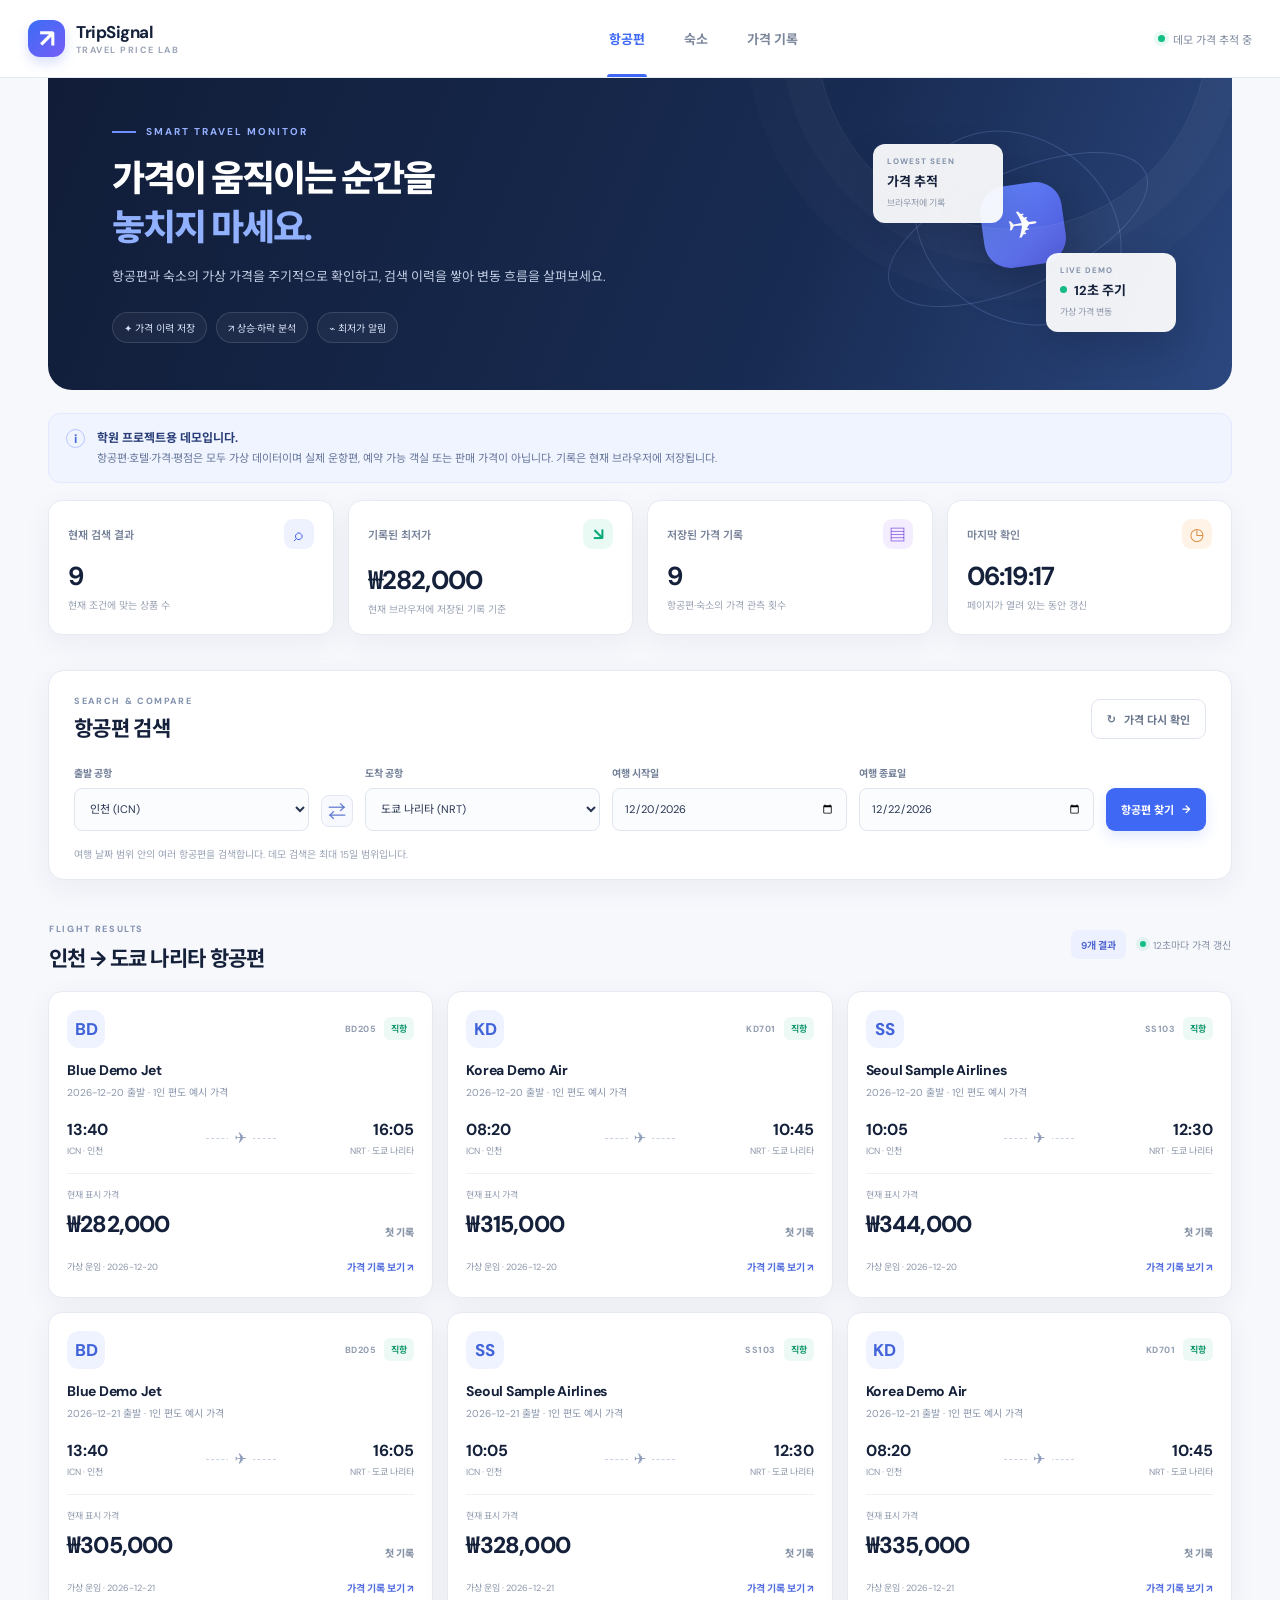
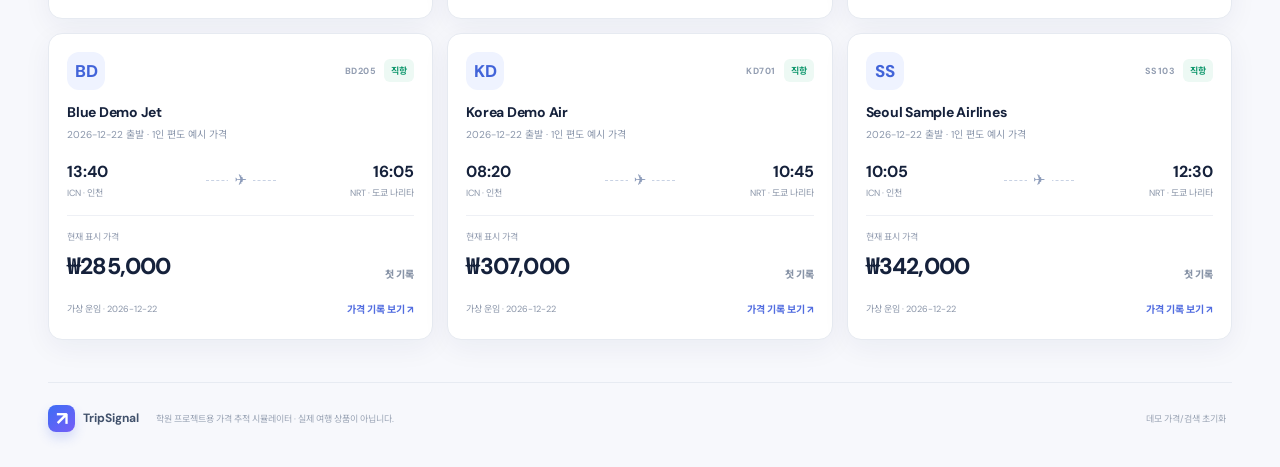
==== index.html @ f6d435ca "Add files via upload" ====
<!doctype html>
<html lang="ko">
<head>
  <meta charset="utf-8">
  <meta name="viewport" content="width=device-width, initial-scale=1">
  <meta name="theme-color" content="#101c35">
  <meta name="description" content="가상 항공권과 숙소 가격 변동을 추적하는 학원 프로젝트 데모">
  <title>TripSignal — 여행 가격 추적 실험실</title>
  <link rel="stylesheet" href="style.css">
</head>
<body>
  <header class="site-header">
    <a class="brand" href="#top" aria-label="TripSignal 홈">
      <span class="brand-icon" aria-hidden="true">↗</span>
      <span><strong>TripSignal</strong><small>TRAVEL PRICE LAB</small></span>
    </a>
    <nav class="main-nav" aria-label="주 메뉴">
      <button class="nav-link active" data-view="flights">항공편</button>
      <button class="nav-link" data-view="hotels">숙소</button>
      <button class="nav-link" data-view="history">가격 기록</button>
    </nav>
    <div class="header-status"><span class="live-dot"></span> 데모 가격 추적 중</div>
  </header>

  <main id="top" class="page-shell">
    <section class="hero">
      <div class="hero-copy">
        <div class="eyebrow"><span class="eyebrow-line"></span> SMART TRAVEL MONITOR</div>
        <h1>가격이 움직이는 순간을<br><em>놓치지 마세요.</em></h1>
        <p>항공편과 숙소의 가상 가격을 주기적으로 확인하고, 검색 이력을 쌓아 변동 흐름을 살펴보세요.</p>
        <div class="hero-pills"><span>✦ 가격 이력 저장</span><span>↗ 상승·하락 분석</span><span>⌁ 최저가 알림</span></div>
      </div>
      <div class="hero-art" aria-hidden="true">
        <div class="orbit orbit-one"></div><div class="orbit orbit-two"></div>
        <div class="globe">✈</div><div class="floating-card float-a"><span>LOWEST SEEN</span><strong>가격 추적</strong><small>브라우저에 기록</small></div>
        <div class="floating-card float-b"><span>LIVE DEMO</span><strong><i></i> 12초 주기</strong><small>가상 가격 변동</small></div>
      </div>
    </section>

    <div class="demo-notice"><span class="notice-icon">i</span><div><strong>학원 프로젝트용 데모입니다.</strong><span>항공편·호텔·가격·평점은 모두 가상 데이터이며 실제 운항편, 예약 가능 객실 또는 판매 가격이 아닙니다. 기록은 현재 브라우저에 저장됩니다.</span></div></div>

    <section class="stat-grid" aria-label="가격 추적 요약">
      <article class="stat-card"><div class="stat-top"><span>현재 검색 결과</span><span class="stat-icon blue">⌕</span></div><strong id="stat-results">—</strong><small>현재 조건에 맞는 상품 수</small></article>
      <article class="stat-card"><div class="stat-top"><span>기록된 최저가</span><span class="stat-icon green">↘</span></div><strong id="stat-lowest">—</strong><small>현재 브라우저에 저장된 기록 기준</small></article>
      <article class="stat-card"><div class="stat-top"><span>저장된 가격 기록</span><span class="stat-icon purple">▤</span></div><strong id="stat-records">0</strong><small>항공편·숙소의 가격 관측 횟수</small></article>
      <article class="stat-card"><div class="stat-top"><span>마지막 확인</span><span class="stat-icon orange">◷</span></div><strong id="stat-updated">아직 없음</strong><small>페이지가 열려 있는 동안 갱신</small></article>
    </section>

    <section id="search-panel" class="search-panel">
      <div class="section-heading">
        <div><div class="eyebrow small-eyebrow">SEARCH & COMPARE</div><h2 id="search-title">항공편 검색</h2></div>
        <button id="refresh-now" class="button button-outline"><span aria-hidden="true">↻</span> 가격 다시 확인</button>
      </div>
      <div id="flight-controls" class="filters">
        <label class="filter-field"><span>출발 공항</span><select id="origin"><option value="ICN">인천 (ICN)</option><option value="GMP">김포 (GMP)</option><option value="PUS">부산/김해 (PUS)</option><option value="NRT">도쿄 나리타 (NRT)</option><option value="KIX">오사카 간사이 (KIX)</option><option value="FUK">후쿠오카 (FUK)</option><option value="TPE">타이베이 (TPE)</option><option value="BKK">방콕 (BKK)</option></select></label>
        <button id="swap-route" class="swap-button" title="출발지와 도착지 바꾸기" aria-label="출발지와 도착지 바꾸기">⇄</button>
        <label class="filter-field"><span>도착 공항</span><select id="destination"><option value="NRT">도쿄 나리타 (NRT)</option><option value="KIX">오사카 간사이 (KIX)</option><option value="FUK">후쿠오카 (FUK)</option><option value="TPE">타이베이 (TPE)</option><option value="BKK">방콕 (BKK)</option><option value="ICN">인천 (ICN)</option><option value="GMP">김포 (GMP)</option><option value="PUS">부산/김해 (PUS)</option></select></label>
        <label class="filter-field"><span>여행 시작일</span><input id="flight-start" type="date"></label>
        <label class="filter-field"><span>여행 종료일</span><input id="flight-end" type="date"></label>
        <button id="search-flights" class="button button-primary">항공편 찾기 <span>→</span></button>
      </div>
      <div id="hotel-controls" class="filters hidden">
        <label class="filter-field"><span>도시</span><select id="hotel-city"><option>도쿄</option><option>오사카</option><option>후쿠오카</option><option>타이베이</option></select></label>
        <label class="filter-field"><span>체크인</span><input id="checkin" type="date"></label>
        <label class="filter-field"><span>체크아웃</span><input id="checkout" type="date"></label>
        <label class="filter-field"><span>정렬</span><select id="hotel-sort"><option value="price">총액 낮은순</option><option value="rating">평점 높은순</option></select></label>
        <button id="search-hotels" class="button button-primary">숙소 찾기 <span>→</span></button>
      </div>
      <p class="filter-hint" id="filter-hint">여행 날짜 범위 안의 여러 항공편을 검색합니다. 데모 검색은 최대 15일 범위입니다.</p>
    </section>

    <section id="results-section" class="results-section">
      <div class="results-heading"><div><span class="results-kicker" id="results-kicker">FLIGHT RESULTS</span><h2 id="results-title">추천 항공편</h2></div><div class="results-meta"><span class="result-count" id="result-count">0개 결과</span><span class="auto-refresh"><i></i> 12초마다 가격 갱신</span></div></div>
      <div id="results" class="results-grid"></div>
      <div id="empty-state" class="empty-state hidden"><span>⌕</span><strong>검색 결과가 없습니다.</strong><p>날짜나 검색 조건을 바꿔 다시 검색해 보세요.</p></div>
    </section>

    <section id="history-section" class="history-section hidden">
      <div class="section-heading"><div><div class="eyebrow small-eyebrow">PRICE INTELLIGENCE</div><h2>가격 변동 기록</h2><p class="section-subtitle">상품을 선택하면 조회할 때마다 저장한 가격 변화를 확인할 수 있어요.</p></div><button id="clear-history" class="button button-outline button-danger">기록 지우기</button></div>
      <div class="history-layout">
        <article class="chart-card"><div class="chart-header"><div><span class="results-kicker">PRICE HISTORY</span><h3 id="chart-title">상품을 선택하세요</h3></div><select id="history-item-select" aria-label="가격 그래프 상품 선택"><option value="">상품 선택</option></select></div><div id="chart-summary" class="chart-summary"><span>기록이 쌓이면 그래프가 표시됩니다.</span></div><div class="chart-wrap"><svg id="price-chart" viewBox="0 0 760 260" role="img" aria-label="가격 변동 그래프"><text x="380" y="130" text-anchor="middle" class="chart-empty-label">가격 기록을 기다리는 중</text></svg></div><div class="chart-legend"><span><i></i> 저장된 가격</span><span id="chart-record-count">0회 관측</span></div></article>
        <aside class="alert-card"><div class="alert-icon">⌁</div><h3>목표 가격 알림</h3><p>선택한 상품 가격이 목표 금액 이하로 내려오면 화면에 알려줍니다.</p><label for="target-price">목표 가격 (원)</label><div class="target-input"><input id="target-price" type="number" min="0" step="1000" placeholder="예: 250000"><span>₩</span></div><button id="save-target" class="button button-primary full-width">알림 가격 저장</button><div id="alert-message" class="alert-message">상품을 선택한 뒤 목표 가격을 저장하세요.</div></aside>
      </div>
      <article class="history-table-card"><div class="table-heading"><div><h3>최근 가격 관측</h3><p>최근 저장한 가격 기록을 확인하세요.</p></div><span class="table-badge">LOCAL HISTORY</span></div><div class="table-scroll"><table><thead><tr><th>확인 시각</th><th>상품</th><th>종류</th><th>가격</th><th>이전 대비</th></tr></thead><tbody id="history-table-body"><tr><td colspan="5" class="table-empty">아직 저장된 기록이 없습니다. 검색 화면을 열어 두면 가격이 기록됩니다.</td></tr></tbody></table></div></article>
    </section>

    <footer class="site-footer"><div class="footer-brand"><span class="brand-icon">↗</span><strong>TripSignal</strong></div><p>학원 프로젝트용 가격 추적 시뮬레이터 · 실제 여행 상품이 아닙니다.</p><button id="reset-demo" class="text-button">데모 가격/검색 초기화</button></footer>
  </main>
  <div id="toast" class="toast" role="status" aria-live="polite"></div>
  <script src="app.js"></script>
</body>
</html>
---- style.css ----
@import url('https://fonts.googleapis.com/css2?family=DM+Sans:wght@400;500;600;700&family=Noto+Sans+KR:wght@400;500;600;700;800&display=swap');
:root{--ink:#15213b;--muted:#748098;--line:#e6eaf1;--blue:#3f69f5;--blue-dark:#294bd0;--wash:#f4f6fb;--green:#12a879;--shadow:0 8px 28px rgba(25,43,82,.055);font-family:'DM Sans','Noto Sans KR',system-ui,sans-serif;color:var(--ink);background:#f7f8fc;font-synthesis:none;text-rendering:optimizeLegibility}*{box-sizing:border-box}body{margin:0;min-width:320px;background:#f7f8fc}button,input,select{font:inherit}button{cursor:pointer}button:focus-visible,input:focus-visible,select:focus-visible{outline:3px solid #9cb1ff;outline-offset:2px}.site-header{height:78px;background:#fff;border-bottom:1px solid var(--line);display:flex;align-items:center;justify-content:space-between;padding:0 max(28px,calc((100vw - 1240px)/2));gap:28px;position:sticky;top:0;z-index:5}.brand{display:flex;align-items:center;gap:11px;color:var(--ink);text-decoration:none;min-width:220px}.brand-icon{display:grid;place-items:center;width:37px;height:37px;border-radius:12px;background:linear-gradient(140deg,#3c6df5,#765df7);color:white;font-size:25px;font-weight:800;box-shadow:0 6px 12px #4568ea33}.brand strong{display:block;font-size:17px;letter-spacing:-.5px}.brand small{display:block;font-size:9px;color:#9ba4b5;font-weight:700;letter-spacing:1.45px;margin-top:1px}.main-nav{display:flex;align-items:center;gap:7px;height:100%}.nav-link{position:relative;border:0;background:none;color:#7c879c;padding:28px 16px;font-size:13px;font-weight:700;height:100%}.nav-link.active{color:var(--blue)}.nav-link.active:after{content:'';position:absolute;height:3px;bottom:0;left:14px;right:14px;border-radius:3px 3px 0 0;background:var(--blue)}.header-status{font-size:11px;color:#7d899d;display:flex;align-items:center;gap:8px;white-space:nowrap}.live-dot,.auto-refresh i{width:7px;height:7px;background:#13bf83;border-radius:50%;display:inline-block;box-shadow:0 0 0 4px #12bf8319}.page-shell{max-width:1240px;margin:0 auto;padding:0 28px}.hero{display:flex;align-items:center;justify-content:space-between;min-height:310px;background:linear-gradient(112deg,#111d38 0%,#182b52 63%,#2b477e 100%);color:#fff;border-radius:0 0 24px 24px;padding:46px 64px;position:relative;overflow:hidden}.hero:after{content:'';position:absolute;width:390px;height:390px;right:2%;top:-240px;border:1px solid #ffffff16;border-radius:50%;box-shadow:0 0 0 35px #ffffff05,0 0 0 70px #ffffff04}.hero-copy{position:relative;z-index:1;max-width:600px}.eyebrow{display:flex;align-items:center;gap:10px;color:#95b1ff;font-weight:700;font-size:10px;letter-spacing:2px}.eyebrow-line{display:inline-block;width:24px;height:2px;background:#718fff}.hero h1{font-size:36px;line-height:1.35;letter-spacing:-1.8px;margin:17px 0 13px;font-weight:800}.hero h1 em{font-style:normal;color:#91b1ff}.hero p{max-width:520px;color:#c1cce2;font-size:13px;line-height:1.9;margin:0}.hero-pills{display:flex;flex-wrap:wrap;gap:9px;margin-top:22px}.hero-pills span{border:1px solid #ffffff20;background:#ffffff0b;border-radius:99px;padding:7px 11px;color:#d8e1f7;font-size:10px}.hero-art{width:290px;height:220px;position:relative;margin-left:25px;flex:none}.orbit{border:1px solid #98b5ff35;position:absolute;border-radius:50%;transform:rotate(-24deg)}.orbit-one{width:280px;height:115px;top:48px;left:0}.orbit-two{width:220px;height:180px;top:14px;left:30px;transform:rotate(36deg)}.globe{position:absolute;left:104px;top:60px;width:82px;height:82px;border-radius:26px;display:grid;place-items:center;background:linear-gradient(140deg,#6489ff,#4d56d8);font-size:38px;box-shadow:0 15px 40px #09122a60;transform:rotate(-8deg)}.floating-card{position:absolute;background:#ffffffed;color:var(--ink);padding:12px 14px;border-radius:12px;box-shadow:0 14px 35px #09122a30;min-width:130px}.floating-card span{font-size:8px;letter-spacing:1px;color:#8190aa;display:block;font-weight:700}.floating-card strong{font-size:13px;display:block;margin-top:5px}.floating-card small{font-size:9px;color:#8b96a9}.float-a{top:20px;left:-5px}.float-b{right:-8px;bottom:12px}.float-b strong{display:flex;align-items:center;gap:7px}.float-b i{width:7px;height:7px;border-radius:50%;background:#12b981;display:inline-block}.demo-notice{display:flex;align-items:flex-start;gap:12px;border:1px solid #e1e8ff;background:#f0f4ff;border-radius:12px;padding:14px 17px;margin:23px 0 17px;color:#3a4b72}.notice-icon{display:grid;place-items:center;flex:none;border:1px solid #b6c7ff;color:#4569d9;border-radius:50%;font-weight:800;font-size:12px;width:19px;height:19px;margin-top:1px}.demo-notice strong{font-size:12px;display:block;margin-bottom:3px;color:#293e78}.demo-notice span:not(.notice-icon){font-size:11px;line-height:1.7;display:block;color:#66769a}.stat-grid{display:grid;grid-template-columns:repeat(4,minmax(0,1fr));gap:14px;margin-bottom:35px}.stat-card{border:1px solid var(--line);background:#fff;border-radius:14px;padding:18px 19px;box-shadow:var(--shadow);min-width:0}.stat-top{display:flex;align-items:center;justify-content:space-between;gap:8px;color:#758198;font-size:11px;font-weight:600}.stat-icon{display:grid;place-items:center;width:30px;height:30px;border-radius:9px;font-size:17px;font-weight:700}.stat-icon.blue{background:#eef2ff;color:#4b67e8}.stat-icon.green{background:#e8faf3;color:#0caa7a}.stat-icon.purple{background:#f3edff;color:#8455de}.stat-icon.orange{background:#fff3e8;color:#dc8a3f}.stat-card>strong{font-size:26px;letter-spacing:-.8px;display:block;margin-top:10px;white-space:nowrap;overflow:hidden;text-overflow:ellipsis}.stat-card>small{display:block;margin-top:4px;font-size:10px;color:#9aa3b4}.search-panel{background:#fff;border:1px solid var(--line);border-radius:16px;padding:24px 25px 18px;box-shadow:var(--shadow);margin-bottom:36px}.section-heading,.results-heading{display:flex;justify-content:space-between;align-items:center;gap:20px}.section-heading h2,.results-heading h2{margin:5px 0 0;font-size:21px;letter-spacing:-.7px}.small-eyebrow,.results-kicker{font-size:9px;letter-spacing:1.65px;color:#8493b0;font-weight:800}.button{border:0;border-radius:9px;padding:11px 15px;font-size:11px;font-weight:700;display:inline-flex;gap:8px;align-items:center;justify-content:center;transition:transform .15s,background .15s}.button:active{transform:translateY(1px)}.button-primary{background:var(--blue);color:#fff;box-shadow:0 6px 14px #3f69f526}.button-primary:hover{background:var(--blue-dark)}.button-outline{background:#fff;border:1px solid #dfe5ef;color:#69768d}.button-outline:hover{background:#f8faff}.button-danger{color:#d25264}.filters{display:flex;align-items:flex-end;gap:12px;margin-top:22px}.filter-field{display:flex;flex-direction:column;gap:8px;flex:1;min-width:115px}.filter-field span{font-size:10px;font-weight:700;color:#738098}.filter-field input,.filter-field select{height:43px;background:#fbfcfe;border:1px solid #dfe5ef;border-radius:8px;padding:0 11px;color:#283651;font-size:11px;min-width:0;width:100%}.filter-field select{appearance:auto}.swap-button{flex:none;margin-bottom:4px;width:32px;height:32px;border:1px solid #e2e7f1;border-radius:8px;background:#f7f9ff;color:#6079cf;font-size:18px}.filters .button{height:43px;white-space:nowrap}.filter-hint{font-size:10px;color:#9aa4b6;margin:15px 0 0}.hidden{display:none!important}.results-section{margin-bottom:42px}.results-heading{margin:0 1px 18px}.results-meta{display:flex;align-items:center;gap:14px;color:#8490a4;font-size:10px}.result-count{border-radius:7px;background:#edf1ff;color:#5269cf;padding:7px 10px;font-weight:700}.auto-refresh{display:flex;align-items:center;gap:7px;white-space:nowrap}.auto-refresh i{width:6px;height:6px}.results-grid{display:grid;grid-template-columns:repeat(3,minmax(0,1fr));gap:14px}.travel-card{position:relative;background:#fff;border:1px solid var(--line);border-radius:14px;padding:18px;box-shadow:var(--shadow);min-width:0;transition:transform .18s,box-shadow .18s,border-color .18s}.travel-card:hover{transform:translateY(-2px);border-color:#cbd6ff;box-shadow:0 12px 25px #25395b0d}.card-top{display:flex;justify-content:space-between;align-items:center;gap:8px}.airline-mark,.hotel-mark{width:38px;height:38px;border-radius:12px;display:grid;place-items:center;background:#eff3ff;color:#4264d9;font-size:17px;font-weight:800;flex:none}.hotel-mark{background:#f2edff;color:#885bd1}.card-code{margin-left:auto;color:#929db1;font-size:9px;font-weight:700;letter-spacing:.5px}.mini-tag{border-radius:6px;padding:5px 7px;background:#edf9f4;color:#13996f;font-size:9px;font-weight:700;white-space:nowrap}.mini-tag.neutral{background:#f1f3f8;color:#7b879c}.travel-card h3{font-size:14px;margin:13px 0 6px;letter-spacing:-.25px}.card-subtitle{font-size:10px;color:#8a96ab;line-height:1.6}.route-block{display:flex;align-items:center;gap:8px;margin:18px 0 16px}.route-point{flex:1;min-width:0}.route-point strong{display:block;font-size:16px}.route-point small{display:block;font-size:9px;color:#8b96a9;margin-top:4px}.route-track{width:70px;position:relative;text-align:center;color:#8d9cba;font-size:15px}.route-track:before{content:'';height:1px;border-top:1px dashed #c8d2e4;position:absolute;left:0;right:0;top:50%;z-index:0}.route-track span{position:relative;background:#fff;padding:0 6px}.card-divider{height:1px;background:#eef0f5;margin:14px 0}.card-price-row{display:flex;align-items:flex-end;justify-content:space-between;gap:10px}.price-label{font-size:9px;color:#929cb0;display:block;margin-bottom:4px}.price-value{font-size:23px;font-weight:800;letter-spacing:-.8px;white-space:nowrap}.price-change{font-size:10px;font-weight:800;text-align:right;white-space:nowrap}.price-change.down{color:#0ca97a}.price-change.up{color:#e16b64}.price-change.same{color:#8894a7}.card-bottom{margin-top:15px;display:flex;justify-content:space-between;align-items:center;gap:10px;color:#8994a8;font-size:9px}.history-link{border:0;background:none;color:#526de0;font-weight:700;font-size:10px;padding:5px 0}.history-link:hover{text-decoration:underline}.hotel-info-row{display:flex;gap:12px;align-items:center;margin-top:12px;color:#6f7d94;font-size:10px;flex-wrap:wrap}.rating{color:#d98e27;font-weight:800}.availability{font-size:9px;color:#12a879;background:#eaf9f3;border-radius:6px;padding:5px 7px}.hotel-description{min-height:30px}.empty-state{background:#fff;border:1px dashed #d6deeb;border-radius:14px;padding:45px;text-align:center;color:#8591a5}.empty-state>span{display:block;font-size:28px;color:#91a2cc}.empty-state strong{display:block;margin-top:10px}.empty-state p{font-size:11px}.history-section{margin:0 0 42px}.section-subtitle{color:#8490a4;font-size:11px;margin:8px 0 0}.history-layout{display:grid;grid-template-columns:minmax(0,1.7fr) minmax(255px,.85fr);gap:15px;margin-top:20px}.chart-card,.alert-card,.history-table-card{background:#fff;border:1px solid var(--line);box-shadow:var(--shadow);border-radius:15px}.chart-card{padding:22px 22px 18px;min-width:0}.chart-header{display:flex;justify-content:space-between;align-items:center;gap:15px}.chart-header h3,.table-heading h3{font-size:15px;margin:5px 0 0}.chart-header select{max-width:260px;width:55%;height:38px;border:1px solid #dfe5ef;border-radius:8px;padding:0 9px;font-size:10px;color:#50607a;background:#fbfcff}.chart-summary{display:flex;gap:18px;flex-wrap:wrap;margin:18px 0 0;color:#79869c;font-size:10px}.chart-summary strong{color:#263854;font-size:14px;margin-left:5px}.chart-wrap{height:240px;width:100%;margin-top:5px}.chart-wrap svg{width:100%;height:100%;overflow:visible}.chart-grid{stroke:#edf0f6;stroke-width:1}.chart-line{fill:none;stroke:#4d6df0;stroke-width:3;stroke-linecap:round;stroke-linejoin:round}.chart-area{fill:url(#chartGradient)}.chart-point{fill:#fff;stroke:#4d6df0;stroke-width:2}.chart-axis-label{font-size:10px;fill:#9ba5b6}.chart-empty-label{fill:#a3acbc;font-size:12px}.chart-legend{display:flex;justify-content:space-between;align-items:center;font-size:9px;color:#8995a8;border-top:1px solid #f0f2f6;padding-top:13px}.chart-legend span:first-child{display:flex;align-items:center;gap:7px}.chart-legend i{display:inline-block;width:8px;height:8px;border-radius:50%;background:#4d6df0}.alert-card{padding:22px;align-self:start}.alert-icon{width:39px;height:39px;border-radius:12px;display:grid;place-items:center;background:#edf1ff;color:#4f6ff2;font-size:21px}.alert-card h3{margin:14px 0 7px;font-size:15px}.alert-card p{margin:0 0 18px;color:#8792a5;font-size:10px;line-height:1.8}.alert-card label{display:block;font-size:10px;font-weight:700;color:#65728b;margin-bottom:8px}.target-input{position:relative}.target-input input{width:100%;height:43px;border:1px solid #dfe5ef;border-radius:8px;padding:0 36px 0 12px;font-size:12px}.target-input span{position:absolute;right:12px;top:13px;color:#94a0b4;font-size:11px}.full-width{width:100%;margin-top:11px}.alert-message{background:#f5f7fc;border-radius:8px;padding:10px;margin-top:13px;color:#8692a7;font-size:10px;line-height:1.65}.alert-message.good{background:#ebfaf3;color:#12845f}.alert-message.warn{background:#fff5e8;color:#b77728}.history-table-card{margin-top:15px;overflow:hidden}.table-heading{display:flex;justify-content:space-between;align-items:center;padding:19px 22px}.table-heading h3{margin:0}.table-heading p{font-size:10px;color:#8a96a9;margin:6px 0 0}.table-badge{font-size:8px;letter-spacing:1px;color:#8c99b0;font-weight:800;background:#f4f6fa;border-radius:6px;padding:7px 9px}.table-scroll{overflow-x:auto}table{border-collapse:collapse;width:100%;min-width:600px}thead{background:#f9faff}th{text-align:left;color:#8c97a9;font-size:9px;font-weight:700;padding:12px 22px;border-top:1px solid #eef1f6;border-bottom:1px solid #eef1f6}td{padding:13px 22px;border-bottom:1px solid #f0f2f7;color:#68758b;font-size:10px}tbody tr:last-child td{border-bottom:0}.table-empty{text-align:center!important;padding:30px!important;color:#9aa4b4}.delta-down{color:#0ca97a;font-weight:800}.delta-up{color:#de6c65;font-weight:800}.site-footer{padding:22px 0 35px;border-top:1px solid #e7ebf2;display:flex;align-items:center;gap:17px;color:#9aa4b5;font-size:9px}.footer-brand{display:flex;align-items:center;gap:8px;color:#41516b;font-size:12px}.footer-brand .brand-icon{width:27px;height:27px;border-radius:8px;font-size:19px}.site-footer p{margin:0}.text-button{margin-left:auto;border:0;background:none;color:#9ba5b5;font-size:9px}.text-button:hover{color:#d05263}.toast{position:fixed;left:50%;bottom:25px;transform:translate(-50%,20px);opacity:0;pointer-events:none;background:#172541;color:#fff;padding:12px 18px;border-radius:10px;box-shadow:0 10px 35px #0c1b362e;font-size:11px;transition:all .25s;z-index:20;max-width:calc(100vw - 32px);text-align:center}.toast.show{transform:translate(-50%,0);opacity:1}
@media(max-width:1000px){.site-header{padding:0 20px;gap:12px}.brand{min-width:auto}.hero{padding:38px 38px}.hero-art{transform:scale(.82);transform-origin:center right;margin-left:-5px}.filters{flex-wrap:wrap}.filter-field{flex:1 1 25%}.filters .button{flex:1 1 100%}.results-grid{grid-template-columns:repeat(2,minmax(0,1fr))}.stat-grid{grid-template-columns:repeat(2,minmax(0,1fr))}}
@media(max-width:680px){.site-header{height:auto;min-height:70px;flex-wrap:wrap;padding:13px 16px;gap:8px}.brand{flex:1}.header-status{font-size:9px}.main-nav{order:3;width:100%;height:38px;justify-content:space-around}.nav-link{height:38px;padding:8px 14px;flex:1}.nav-link.active:after{bottom:-13px;left:20%;right:20%}.page-shell{padding:0 14px}.hero{min-height:0;padding:34px 23px 28px;border-radius:0 0 18px 18px}.hero h1{font-size:28px}.hero p{font-size:11px}.hero-art{display:none}.demo-notice{padding:12px}.stat-grid{gap:9px;margin-bottom:26px}.stat-card{padding:14px}.stat-card>strong{font-size:22px}.stat-card>small{font-size:9px;line-height:1.5}.search-panel{padding:19px 15px}.section-heading h2,.results-heading h2{font-size:18px}.section-heading{align-items:flex-start}.section-heading>.button{padding:9px;font-size:10px}.filters{gap:10px}.filter-field{flex:1 1 40%;min-width:0}.swap-button{margin-top:22px;margin-left:calc(50% - 17px);margin-right:calc(50% - 17px);margin-bottom:-2px}.results-heading{align-items:flex-start}.results-meta{flex-direction:column;align-items:flex-end;gap:7px}.results-grid{grid-template-columns:1fr}.travel-card{padding:17px}.history-layout{grid-template-columns:1fr}.chart-card{padding:17px 12px}.chart-header{align-items:flex-start;flex-direction:column}.chart-header select{width:100%;max-width:none}.chart-wrap{height:205px}.section-subtitle{line-height:1.7}.site-footer{flex-wrap:wrap;gap:10px}.site-footer p{flex-basis:100%;order:3}.text-button{margin-left:auto}}
@media(prefers-reduced-motion:reduce){*,*:before,*:after{scroll-behavior:auto!important;transition:none!important}}
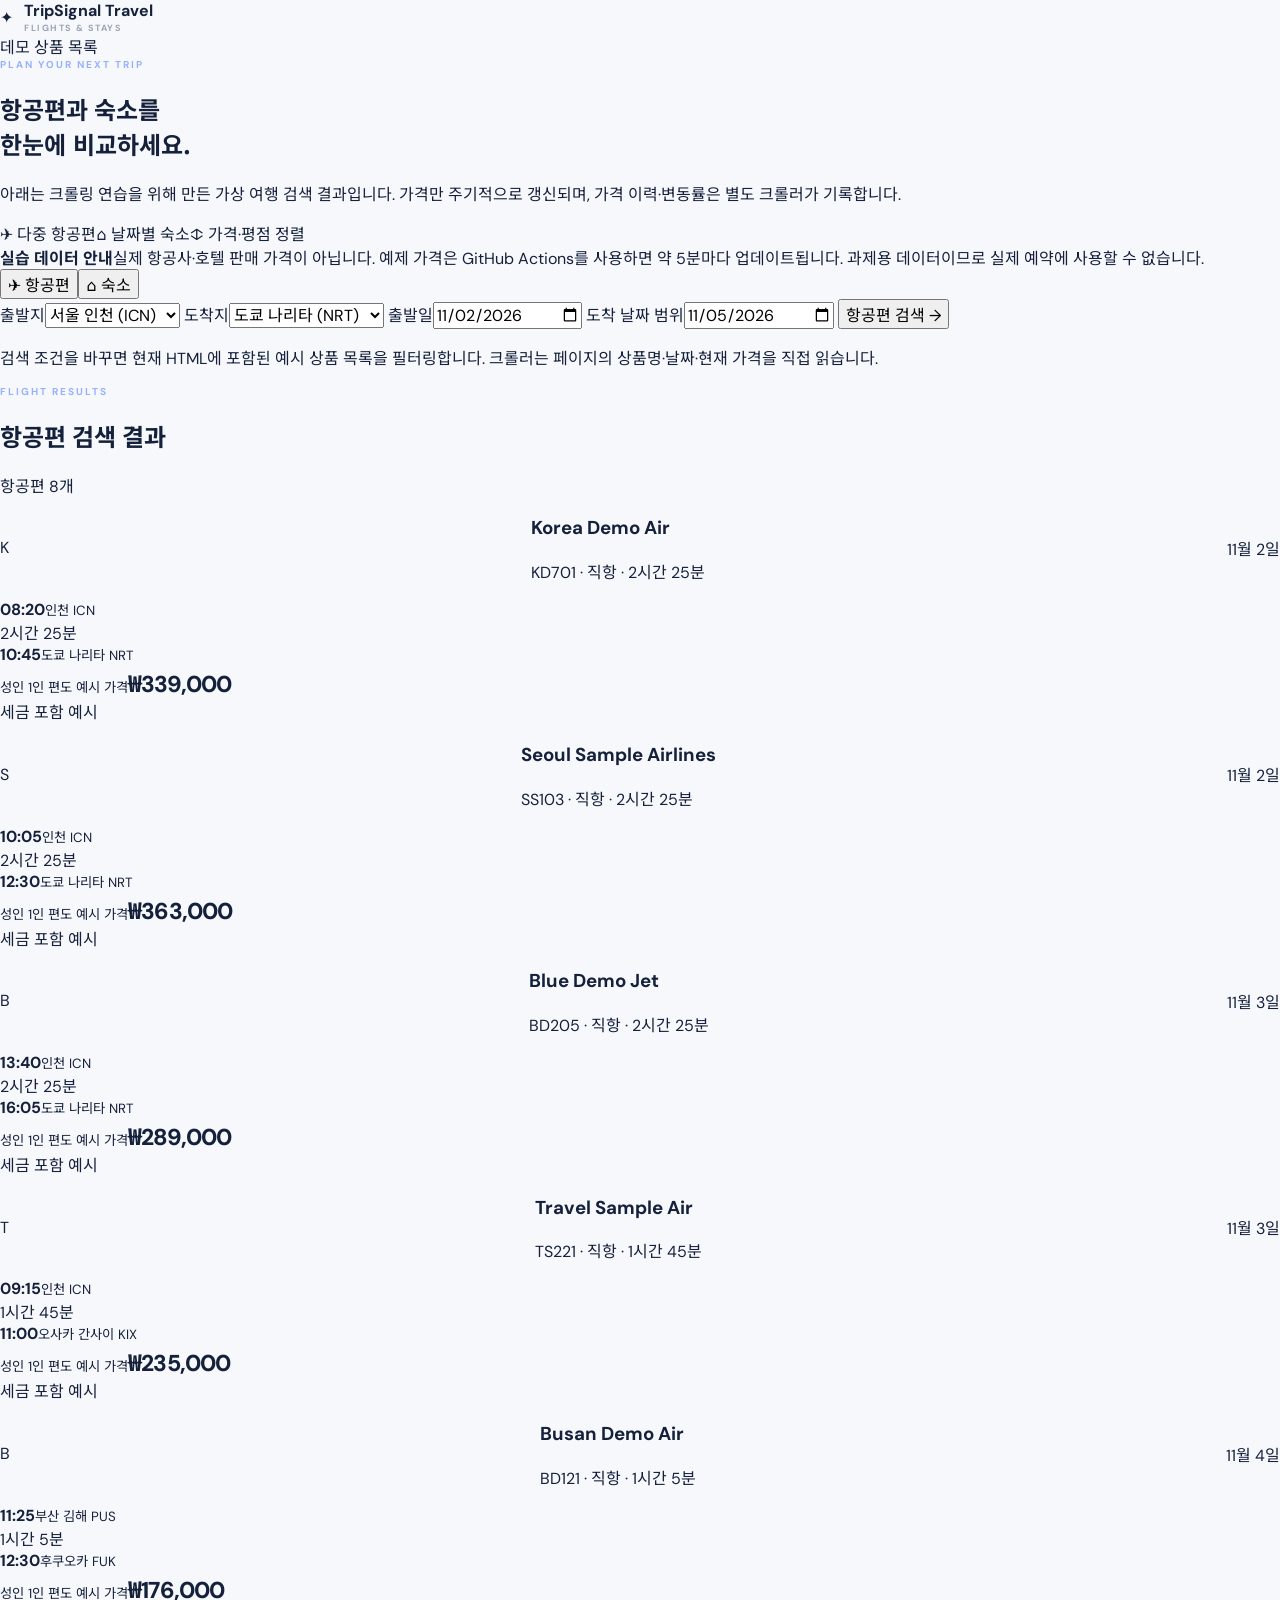
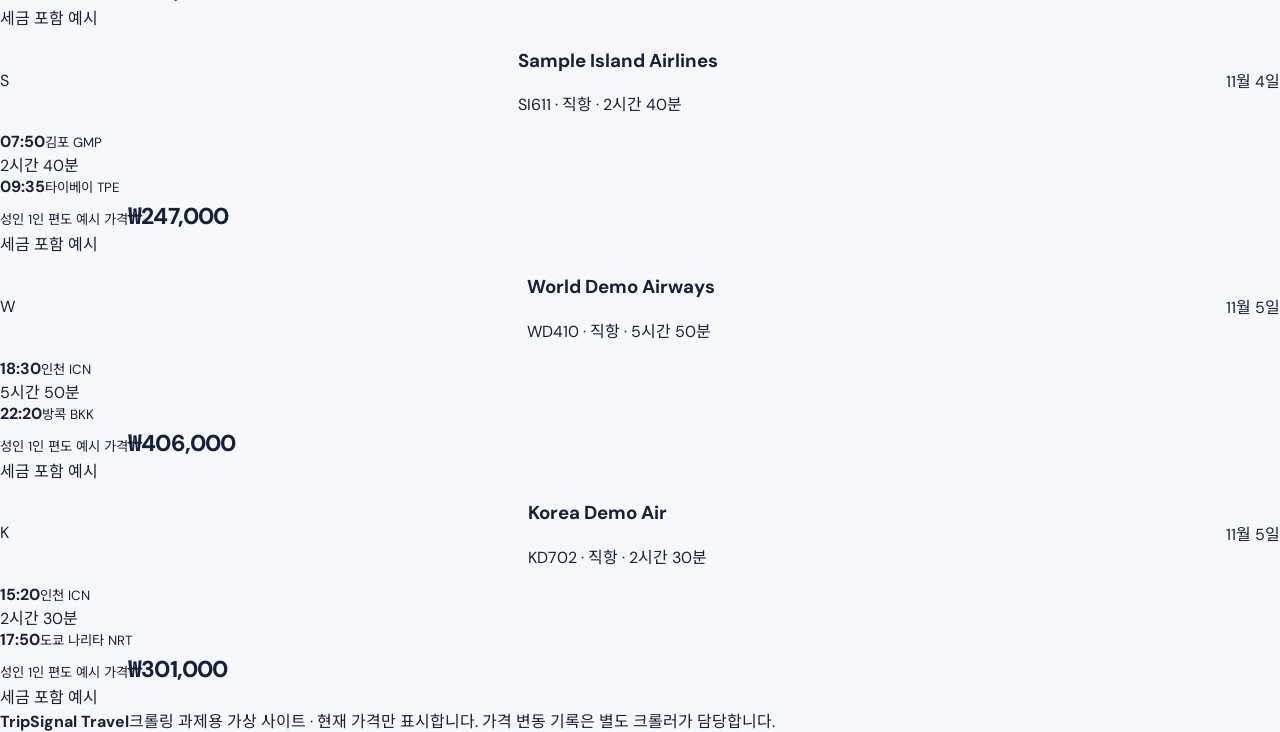
==== commit d21463af: "Add files via upload" ====
--- a/index.html
+++ b/index.html
@@ -3,90 +3,124 @@
 <head>
   <meta charset="utf-8">
   <meta name="viewport" content="width=device-width, initial-scale=1">
-  <meta name="theme-color" content="#101c35">
-  <meta name="description" content="가상 항공권과 숙소 가격 변동을 추적하는 학원 프로젝트 데모">
-  <title>TripSignal — 여행 가격 추적 실험실</title>
+  <meta name="description" content="학원 프로젝트용 가상 항공편·호텔 검색 결과 예제 사이트">
+  <title>TripSignal Travel — 항공편과 숙소 검색</title>
   <link rel="stylesheet" href="style.css">
 </head>
 <body>
-  <header class="site-header">
-    <a class="brand" href="#top" aria-label="TripSignal 홈">
-      <span class="brand-icon" aria-hidden="true">↗</span>
-      <span><strong>TripSignal</strong><small>TRAVEL PRICE LAB</small></span>
-    </a>
-    <nav class="main-nav" aria-label="주 메뉴">
-      <button class="nav-link active" data-view="flights">항공편</button>
-      <button class="nav-link" data-view="hotels">숙소</button>
-      <button class="nav-link" data-view="history">가격 기록</button>
-    </nav>
-    <div class="header-status"><span class="live-dot"></span> 데모 가격 추적 중</div>
+  <header class="topbar">
+    <a class="brand" href="#top"><span class="brand-symbol">✦</span><span><b>TripSignal Travel</b><small>FLIGHTS & STAYS</small></span></a>
+    <div class="top-note"><span class="dot"></span> 데모 상품 목록</div>
   </header>
+  <main id="top" class="wrap">
+    <section class="intro">
+      <div class="eyebrow">PLAN YOUR NEXT TRIP</div>
+      <h1>항공편과 숙소를<br><em>한눈에 비교하세요.</em></h1>
+      <p>아래는 크롤링 연습을 위해 만든 가상 여행 검색 결과입니다. 가격만 주기적으로 갱신되며, 가격 이력·변동률은 별도 크롤러가 기록합니다.</p>
+      <div class="intro-chips"><span>✈ 다중 항공편</span><span>⌂ 날짜별 숙소</span><span>↕ 가격·평점 정렬</span></div>
+    </section>
+    <div class="demo-note"><b>실습 데이터 안내</b><span>실제 항공사·호텔 판매 가격이 아닙니다. 예제 가격은 GitHub Actions를 사용하면 약 5분마다 업데이트됩니다. 과제용 데이터이므로 실제 예약에 사용할 수 없습니다.</span></div>
 
-  <main id="top" class="page-shell">
-    <section class="hero">
-      <div class="hero-copy">
-        <div class="eyebrow"><span class="eyebrow-line"></span> SMART TRAVEL MONITOR</div>
-        <h1>가격이 움직이는 순간을<br><em>놓치지 마세요.</em></h1>
-        <p>항공편과 숙소의 가상 가격을 주기적으로 확인하고, 검색 이력을 쌓아 변동 흐름을 살펴보세요.</p>
-        <div class="hero-pills"><span>✦ 가격 이력 저장</span><span>↗ 상승·하락 분석</span><span>⌁ 최저가 알림</span></div>
+    <section class="search-box" aria-label="검색 조건">
+      <div class="tab-row"><button class="tab active" data-tab="flights">✈ 항공편</button><button class="tab" data-tab="hotels">⌂ 숙소</button></div>
+      <div id="flight-search" class="search-grid">
+        <label>출발지<select id="origin"><option value="ICN">서울 인천 (ICN)</option><option value="PUS">부산 김해 (PUS)</option><option value="GMP">서울 김포 (GMP)</option></select></label>
+        <label>도착지<select id="destination"><option value="NRT">도쿄 나리타 (NRT)</option><option value="KIX">오사카 간사이 (KIX)</option><option value="FUK">후쿠오카 (FUK)</option><option value="TPE">타이베이 (TPE)</option></select></label>
+        <label>출발일<input id="flight-start" type="date" value="2026-11-02"></label>
+        <label>도착 날짜 범위<input id="flight-end" type="date" value="2026-11-05"></label>
+        <button id="filter-flights" class="primary-btn">항공편 검색 <span>→</span></button>
       </div>
-      <div class="hero-art" aria-hidden="true">
-        <div class="orbit orbit-one"></div><div class="orbit orbit-two"></div>
-        <div class="globe">✈</div><div class="floating-card float-a"><span>LOWEST SEEN</span><strong>가격 추적</strong><small>브라우저에 기록</small></div>
-        <div class="floating-card float-b"><span>LIVE DEMO</span><strong><i></i> 12초 주기</strong><small>가상 가격 변동</small></div>
+      <div id="hotel-search" class="search-grid hidden">
+        <label>도시<select id="hotel-city"><option value="도쿄">도쿄</option><option value="오사카">오사카</option><option value="후쿠오카">후쿠오카</option><option value="타이베이">타이베이</option></select></label>
+        <label>체크인<input id="checkin" type="date" value="2026-11-02"></label>
+        <label>체크아웃<input id="checkout" type="date" value="2026-11-05"></label>
+        <label>정렬<select id="hotel-sort"><option value="price">가격 낮은순</option><option value="rating">평점 높은순</option></select></label>
+        <button id="filter-hotels" class="primary-btn">숙소 검색 <span>→</span></button>
       </div>
+      <p class="form-hint">검색 조건을 바꾸면 현재 HTML에 포함된 예시 상품 목록을 필터링합니다. 크롤러는 페이지의 상품명·날짜·현재 가격을 직접 읽습니다.</p>
     </section>
 
-    <div class="demo-notice"><span class="notice-icon">i</span><div><strong>학원 프로젝트용 데모입니다.</strong><span>항공편·호텔·가격·평점은 모두 가상 데이터이며 실제 운항편, 예약 가능 객실 또는 판매 가격이 아닙니다. 기록은 현재 브라우저에 저장됩니다.</span></div></div>
+    <section class="list-section">
+      <div class="list-heading"><div><div class="eyebrow" id="list-kicker">FLIGHT RESULTS</div><h2 id="list-title">항공편 검색 결과</h2></div><span id="result-count" class="count-pill">항공편 8개</span></div>
+      <div id="flight-results" class="cards">
+        <article class="product-card" data-product-type="flight" data-product-id="flight-KD701" data-product-name="Korea Demo Air KD701" data-date="2026-11-02" data-origin="ICN" data-destination="NRT">
+          <div class="card-top"><span class="carrier-icon">K</span><div class="main-info"><h3>Korea Demo Air</h3><p>KD701 · 직항 · 2시간 25분</p></div><span class="date-tag">11월 2일</span></div>
+          <div class="journey"><div><b>08:20</b><small>인천 ICN</small></div><div class="journey-line"><span>2시간 25분</span><i></i></div><div class="right"><b>10:45</b><small>도쿄 나리타 NRT</small></div></div>
+          <div class="price-row"><div><small>성인 1인 편도 예시 가격</small><strong class="price-value" data-product-id="flight-KD701" data-price-value="339000">₩339,000</strong></div><span class="included">세금 포함 예시</span></div>
+        </article>
+        <article class="product-card" data-product-type="flight" data-product-id="flight-SS103" data-product-name="Seoul Sample Airlines SS103" data-date="2026-11-02" data-origin="ICN" data-destination="NRT">
+          <div class="card-top"><span class="carrier-icon purple">S</span><div class="main-info"><h3>Seoul Sample Airlines</h3><p>SS103 · 직항 · 2시간 25분</p></div><span class="date-tag">11월 2일</span></div>
+          <div class="journey"><div><b>10:05</b><small>인천 ICN</small></div><div class="journey-line"><span>2시간 25분</span><i></i></div><div class="right"><b>12:30</b><small>도쿄 나리타 NRT</small></div></div>
+          <div class="price-row"><div><small>성인 1인 편도 예시 가격</small><strong class="price-value" data-product-id="flight-SS103" data-price-value="363000">₩363,000</strong></div><span class="included">세금 포함 예시</span></div>
+        </article>
+        <article class="product-card" data-product-type="flight" data-product-id="flight-BD205" data-product-name="Blue Demo Jet BD205" data-date="2026-11-03" data-origin="ICN" data-destination="NRT">
+          <div class="card-top"><span class="carrier-icon green">B</span><div class="main-info"><h3>Blue Demo Jet</h3><p>BD205 · 직항 · 2시간 25분</p></div><span class="date-tag">11월 3일</span></div>
+          <div class="journey"><div><b>13:40</b><small>인천 ICN</small></div><div class="journey-line"><span>2시간 25분</span><i></i></div><div class="right"><b>16:05</b><small>도쿄 나리타 NRT</small></div></div>
+          <div class="price-row"><div><small>성인 1인 편도 예시 가격</small><strong class="price-value" data-product-id="flight-BD205" data-price-value="289000">₩289,000</strong></div><span class="included">세금 포함 예시</span></div>
+        </article>
+        <article class="product-card" data-product-type="flight" data-product-id="flight-TS221" data-product-name="Travel Sample Air TS221" data-date="2026-11-03" data-origin="ICN" data-destination="KIX">
+          <div class="card-top"><span class="carrier-icon orange">T</span><div class="main-info"><h3>Travel Sample Air</h3><p>TS221 · 직항 · 1시간 45분</p></div><span class="date-tag">11월 3일</span></div>
+          <div class="journey"><div><b>09:15</b><small>인천 ICN</small></div><div class="journey-line"><span>1시간 45분</span><i></i></div><div class="right"><b>11:00</b><small>오사카 간사이 KIX</small></div></div>
+          <div class="price-row"><div><small>성인 1인 편도 예시 가격</small><strong class="price-value" data-product-id="flight-TS221" data-price-value="235000">₩235,000</strong></div><span class="included">세금 포함 예시</span></div>
+        </article>
+        <article class="product-card" data-product-type="flight" data-product-id="flight-BD121" data-product-name="Busan Demo Air BD121" data-date="2026-11-04" data-origin="PUS" data-destination="FUK">
+          <div class="card-top"><span class="carrier-icon green">B</span><div class="main-info"><h3>Busan Demo Air</h3><p>BD121 · 직항 · 1시간 5분</p></div><span class="date-tag">11월 4일</span></div>
+          <div class="journey"><div><b>11:25</b><small>부산 김해 PUS</small></div><div class="journey-line"><span>1시간 5분</span><i></i></div><div class="right"><b>12:30</b><small>후쿠오카 FUK</small></div></div>
+          <div class="price-row"><div><small>성인 1인 편도 예시 가격</small><strong class="price-value" data-product-id="flight-BD121" data-price-value="176000">₩176,000</strong></div><span class="included">세금 포함 예시</span></div>
+        </article>
+        <article class="product-card" data-product-type="flight" data-product-id="flight-SI611" data-product-name="Sample Island Airlines SI611" data-date="2026-11-04" data-origin="GMP" data-destination="TPE">
+          <div class="card-top"><span class="carrier-icon purple">S</span><div class="main-info"><h3>Sample Island Airlines</h3><p>SI611 · 직항 · 2시간 40분</p></div><span class="date-tag">11월 4일</span></div>
+          <div class="journey"><div><b>07:50</b><small>김포 GMP</small></div><div class="journey-line"><span>2시간 40분</span><i></i></div><div class="right"><b>09:35</b><small>타이베이 TPE</small></div></div>
+          <div class="price-row"><div><small>성인 1인 편도 예시 가격</small><strong class="price-value" data-product-id="flight-SI611" data-price-value="247000">₩247,000</strong></div><span class="included">세금 포함 예시</span></div>
+        </article>
+        <article class="product-card" data-product-type="flight" data-product-id="flight-WD410" data-product-name="World Demo Airways WD410" data-date="2026-11-05" data-origin="ICN" data-destination="BKK">
+          <div class="card-top"><span class="carrier-icon">W</span><div class="main-info"><h3>World Demo Airways</h3><p>WD410 · 직항 · 5시간 50분</p></div><span class="date-tag">11월 5일</span></div>
+          <div class="journey"><div><b>18:30</b><small>인천 ICN</small></div><div class="journey-line"><span>5시간 50분</span><i></i></div><div class="right"><b>22:20</b><small>방콕 BKK</small></div></div>
+          <div class="price-row"><div><small>성인 1인 편도 예시 가격</small><strong class="price-value" data-product-id="flight-WD410" data-price-value="406000">₩406,000</strong></div><span class="included">세금 포함 예시</span></div>
+        </article>
+        <article class="product-card" data-product-type="flight" data-product-id="flight-KD702" data-product-name="Korea Demo Air KD702" data-date="2026-11-05" data-origin="ICN" data-destination="NRT">
+          <div class="card-top"><span class="carrier-icon">K</span><div class="main-info"><h3>Korea Demo Air</h3><p>KD702 · 직항 · 2시간 30분</p></div><span class="date-tag">11월 5일</span></div>
+          <div class="journey"><div><b>15:20</b><small>인천 ICN</small></div><div class="journey-line"><span>2시간 30분</span><i></i></div><div class="right"><b>17:50</b><small>도쿄 나리타 NRT</small></div></div>
+          <div class="price-row"><div><small>성인 1인 편도 예시 가격</small><strong class="price-value" data-product-id="flight-KD702" data-price-value="301000">₩301,000</strong></div><span class="included">세금 포함 예시</span></div>
+        </article>
+      </div>
 
-    <section class="stat-grid" aria-label="가격 추적 요약">
-      <article class="stat-card"><div class="stat-top"><span>현재 검색 결과</span><span class="stat-icon blue">⌕</span></div><strong id="stat-results">—</strong><small>현재 조건에 맞는 상품 수</small></article>
-      <article class="stat-card"><div class="stat-top"><span>기록된 최저가</span><span class="stat-icon green">↘</span></div><strong id="stat-lowest">—</strong><small>현재 브라우저에 저장된 기록 기준</small></article>
-      <article class="stat-card"><div class="stat-top"><span>저장된 가격 기록</span><span class="stat-icon purple">▤</span></div><strong id="stat-records">0</strong><small>항공편·숙소의 가격 관측 횟수</small></article>
-      <article class="stat-card"><div class="stat-top"><span>마지막 확인</span><span class="stat-icon orange">◷</span></div><strong id="stat-updated">아직 없음</strong><small>페이지가 열려 있는 동안 갱신</small></article>
+      <div id="hotel-results" class="cards hidden">
+        <article class="product-card" data-product-type="hotel" data-product-id="hotel-TK101" data-product-name="Tokyo Maple Hotel" data-city="도쿄" data-checkin="2026-11-02" data-checkout="2026-11-05" data-rating="4.7">
+          <div class="card-top"><span class="hotel-icon">⌂</span><div class="main-info"><h3>Tokyo Maple Hotel</h3><p>도쿄 · 더블룸 · 조식 선택 가능</p></div><span class="date-tag">예약 가능 예시</span></div>
+          <div class="hotel-meta"><span class="rating">★ 4.7</span><span>후기 1,284개 (가상)</span><span>무료 취소 옵션</span></div>
+          <div class="price-row"><div><small>객실 1개 · 1박 기준 예시 가격</small><strong class="price-value" data-product-id="hotel-TK101" data-price-value="147000">₩147,000</strong></div><span class="included">세금 별도 예시</span></div>
+        </article>
+        <article class="product-card" data-product-type="hotel" data-product-id="hotel-TK102" data-product-name="Shinjuku Garden Stay" data-city="도쿄" data-checkin="2026-11-02" data-checkout="2026-11-05" data-rating="4.9">
+          <div class="card-top"><span class="hotel-icon purple">⌂</span><div class="main-info"><h3>Shinjuku Garden Stay</h3><p>도쿄 · 스탠다드룸 · 역 근처</p></div><span class="date-tag">예약 가능 예시</span></div>
+          <div class="hotel-meta"><span class="rating">★ 4.9</span><span>후기 956개 (가상)</span><span>무료 취소 옵션</span></div>
+          <div class="price-row"><div><small>객실 1개 · 1박 기준 예시 가격</small><strong class="price-value" data-product-id="hotel-TK102" data-price-value="164000">₩164,000</strong></div><span class="included">세금 별도 예시</span></div>
+        </article>
+        <article class="product-card" data-product-type="hotel" data-product-id="hotel-OS201" data-product-name="Osaka Namba Loft" data-city="오사카" data-checkin="2026-11-02" data-checkout="2026-11-05" data-rating="4.6">
+          <div class="card-top"><span class="hotel-icon orange">⌂</span><div class="main-info"><h3>Osaka Namba Loft</h3><p>오사카 · 로프트룸 · 난바 지역</p></div><span class="date-tag">예약 가능 예시</span></div>
+          <div class="hotel-meta"><span class="rating">★ 4.6</span><span>후기 672개 (가상)</span><span>도심 숙소</span></div>
+          <div class="price-row"><div><small>객실 1개 · 1박 기준 예시 가격</small><strong class="price-value" data-product-id="hotel-OS201" data-price-value="113000">₩113,000</strong></div><span class="included">세금 별도 예시</span></div>
+        </article>
+        <article class="product-card" data-product-type="hotel" data-product-id="hotel-OS202" data-product-name="Osaka River Suites" data-city="오사카" data-checkin="2026-11-03" data-checkout="2026-11-06" data-rating="4.8">
+          <div class="card-top"><span class="hotel-icon purple">⌂</span><div class="main-info"><h3>Osaka River Suites</h3><p>오사카 · 스위트룸 · 강 전망</p></div><span class="date-tag">예약 가능 예시</span></div>
+          <div class="hotel-meta"><span class="rating">★ 4.8</span><span>후기 518개 (가상)</span><span>도심 숙소</span></div>
+          <div class="price-row"><div><small>객실 1개 · 1박 기준 예시 가격</small><strong class="price-value" data-product-id="hotel-OS202" data-price-value="212000">₩212,000</strong></div><span class="included">세금 별도 예시</span></div>
+        </article>
+        <article class="product-card" data-product-type="hotel" data-product-id="hotel-FK301" data-product-name="Fukuoka Harbor Inn" data-city="후쿠오카" data-checkin="2026-11-04" data-checkout="2026-11-07" data-rating="4.5">
+          <div class="card-top"><span class="hotel-icon green">⌂</span><div class="main-info"><h3>Fukuoka Harbor Inn</h3><p>후쿠오카 · 컴포트룸 · 하카타</p></div><span class="date-tag">예약 가능 예시</span></div>
+          <div class="hotel-meta"><span class="rating">★ 4.5</span><span>후기 834개 (가상)</span><span>역 도보 8분</span></div>
+          <div class="price-row"><div><small>객실 1개 · 1박 기준 예시 가격</small><strong class="price-value" data-product-id="hotel-FK301" data-price-value="85000">₩85,000</strong></div><span class="included">세금 별도 예시</span></div>
+        </article>
+        <article class="product-card" data-product-type="hotel" data-product-id="hotel-TP401" data-product-name="Taipei Lantern House" data-city="타이베이" data-checkin="2026-11-02" data-checkout="2026-11-05" data-rating="4.8">
+          <div class="card-top"><span class="hotel-icon">⌂</span><div class="main-info"><h3>Taipei Lantern House</h3><p>타이베이 · 더블룸 · 시내</p></div><span class="date-tag">예약 가능 예시</span></div>
+          <div class="hotel-meta"><span class="rating">★ 4.8</span><span>후기 1,102개 (가상)</span><span>조식 포함</span></div>
+          <div class="price-row"><div><small>객실 1개 · 1박 기준 예시 가격</small><strong class="price-value" data-product-id="hotel-TP401" data-price-value="119000">₩119,000</strong></div><span class="included">세금 별도 예시</span></div>
+        </article>
+      </div>
+      <p id="empty-state" class="empty-state hidden">조건에 맞는 예시 상품이 없습니다. 검색 날짜나 도시를 바꿔 보세요.</p>
     </section>
-
-    <section id="search-panel" class="search-panel">
-      <div class="section-heading">
-        <div><div class="eyebrow small-eyebrow">SEARCH & COMPARE</div><h2 id="search-title">항공편 검색</h2></div>
-        <button id="refresh-now" class="button button-outline"><span aria-hidden="true">↻</span> 가격 다시 확인</button>
-      </div>
-      <div id="flight-controls" class="filters">
-        <label class="filter-field"><span>출발 공항</span><select id="origin"><option value="ICN">인천 (ICN)</option><option value="GMP">김포 (GMP)</option><option value="PUS">부산/김해 (PUS)</option><option value="NRT">도쿄 나리타 (NRT)</option><option value="KIX">오사카 간사이 (KIX)</option><option value="FUK">후쿠오카 (FUK)</option><option value="TPE">타이베이 (TPE)</option><option value="BKK">방콕 (BKK)</option></select></label>
-        <button id="swap-route" class="swap-button" title="출발지와 도착지 바꾸기" aria-label="출발지와 도착지 바꾸기">⇄</button>
-        <label class="filter-field"><span>도착 공항</span><select id="destination"><option value="NRT">도쿄 나리타 (NRT)</option><option value="KIX">오사카 간사이 (KIX)</option><option value="FUK">후쿠오카 (FUK)</option><option value="TPE">타이베이 (TPE)</option><option value="BKK">방콕 (BKK)</option><option value="ICN">인천 (ICN)</option><option value="GMP">김포 (GMP)</option><option value="PUS">부산/김해 (PUS)</option></select></label>
-        <label class="filter-field"><span>여행 시작일</span><input id="flight-start" type="date"></label>
-        <label class="filter-field"><span>여행 종료일</span><input id="flight-end" type="date"></label>
-        <button id="search-flights" class="button button-primary">항공편 찾기 <span>→</span></button>
-      </div>
-      <div id="hotel-controls" class="filters hidden">
-        <label class="filter-field"><span>도시</span><select id="hotel-city"><option>도쿄</option><option>오사카</option><option>후쿠오카</option><option>타이베이</option></select></label>
-        <label class="filter-field"><span>체크인</span><input id="checkin" type="date"></label>
-        <label class="filter-field"><span>체크아웃</span><input id="checkout" type="date"></label>
-        <label class="filter-field"><span>정렬</span><select id="hotel-sort"><option value="price">총액 낮은순</option><option value="rating">평점 높은순</option></select></label>
-        <button id="search-hotels" class="button button-primary">숙소 찾기 <span>→</span></button>
-      </div>
-      <p class="filter-hint" id="filter-hint">여행 날짜 범위 안의 여러 항공편을 검색합니다. 데모 검색은 최대 15일 범위입니다.</p>
-    </section>
-
-    <section id="results-section" class="results-section">
-      <div class="results-heading"><div><span class="results-kicker" id="results-kicker">FLIGHT RESULTS</span><h2 id="results-title">추천 항공편</h2></div><div class="results-meta"><span class="result-count" id="result-count">0개 결과</span><span class="auto-refresh"><i></i> 12초마다 가격 갱신</span></div></div>
-      <div id="results" class="results-grid"></div>
-      <div id="empty-state" class="empty-state hidden"><span>⌕</span><strong>검색 결과가 없습니다.</strong><p>날짜나 검색 조건을 바꿔 다시 검색해 보세요.</p></div>
-    </section>
-
-    <section id="history-section" class="history-section hidden">
-      <div class="section-heading"><div><div class="eyebrow small-eyebrow">PRICE INTELLIGENCE</div><h2>가격 변동 기록</h2><p class="section-subtitle">상품을 선택하면 조회할 때마다 저장한 가격 변화를 확인할 수 있어요.</p></div><button id="clear-history" class="button button-outline button-danger">기록 지우기</button></div>
-      <div class="history-layout">
-        <article class="chart-card"><div class="chart-header"><div><span class="results-kicker">PRICE HISTORY</span><h3 id="chart-title">상품을 선택하세요</h3></div><select id="history-item-select" aria-label="가격 그래프 상품 선택"><option value="">상품 선택</option></select></div><div id="chart-summary" class="chart-summary"><span>기록이 쌓이면 그래프가 표시됩니다.</span></div><div class="chart-wrap"><svg id="price-chart" viewBox="0 0 760 260" role="img" aria-label="가격 변동 그래프"><text x="380" y="130" text-anchor="middle" class="chart-empty-label">가격 기록을 기다리는 중</text></svg></div><div class="chart-legend"><span><i></i> 저장된 가격</span><span id="chart-record-count">0회 관측</span></div></article>
-        <aside class="alert-card"><div class="alert-icon">⌁</div><h3>목표 가격 알림</h3><p>선택한 상품 가격이 목표 금액 이하로 내려오면 화면에 알려줍니다.</p><label for="target-price">목표 가격 (원)</label><div class="target-input"><input id="target-price" type="number" min="0" step="1000" placeholder="예: 250000"><span>₩</span></div><button id="save-target" class="button button-primary full-width">알림 가격 저장</button><div id="alert-message" class="alert-message">상품을 선택한 뒤 목표 가격을 저장하세요.</div></aside>
-      </div>
-      <article class="history-table-card"><div class="table-heading"><div><h3>최근 가격 관측</h3><p>최근 저장한 가격 기록을 확인하세요.</p></div><span class="table-badge">LOCAL HISTORY</span></div><div class="table-scroll"><table><thead><tr><th>확인 시각</th><th>상품</th><th>종류</th><th>가격</th><th>이전 대비</th></tr></thead><tbody id="history-table-body"><tr><td colspan="5" class="table-empty">아직 저장된 기록이 없습니다. 검색 화면을 열어 두면 가격이 기록됩니다.</td></tr></tbody></table></div></article>
-    </section>
-
-    <footer class="site-footer"><div class="footer-brand"><span class="brand-icon">↗</span><strong>TripSignal</strong></div><p>학원 프로젝트용 가격 추적 시뮬레이터 · 실제 여행 상품이 아닙니다.</p><button id="reset-demo" class="text-button">데모 가격/검색 초기화</button></footer>
+    <footer><b>TripSignal Travel</b><span>크롤링 과제용 가상 사이트 · 현재 가격만 표시합니다. 가격 변동 기록은 별도 크롤러가 담당합니다.</span></footer>
   </main>
-  <div id="toast" class="toast" role="status" aria-live="polite"></div>
-  <script src="app.js"></script>
+  <script src="site.js"></script>
 </body>
 </html>
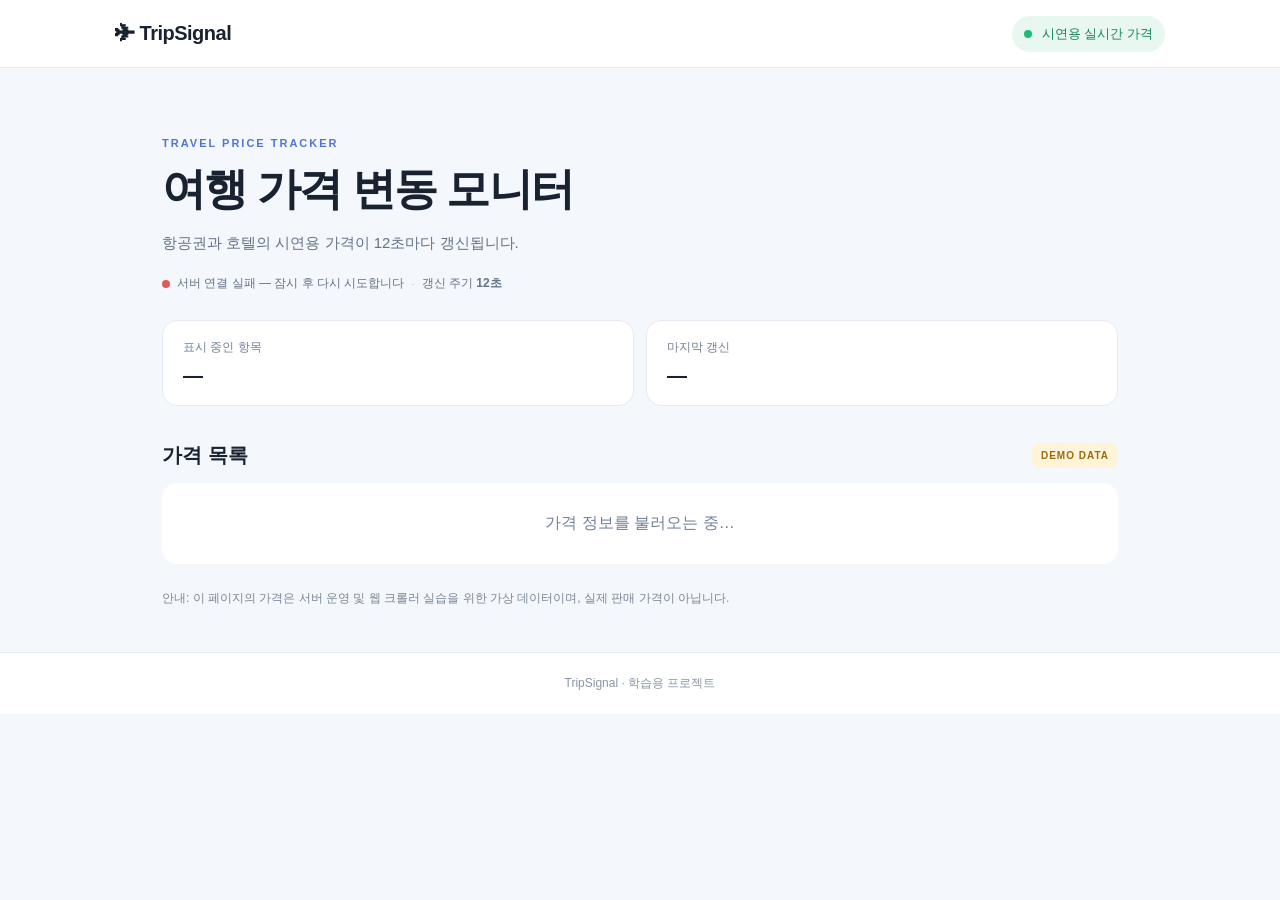
==== commit a372b65e: "Add files via upload" ====
--- a/index.html
+++ b/index.html
@@ -3,124 +3,42 @@
 <head>
   <meta charset="utf-8">
   <meta name="viewport" content="width=device-width, initial-scale=1">
-  <meta name="description" content="학원 프로젝트용 가상 항공편·호텔 검색 결과 예제 사이트">
-  <title>TripSignal Travel — 항공편과 숙소 검색</title>
-  <link rel="stylesheet" href="style.css">
+  <title>TripSignal | 여행 가격 모니터</title>
+  <link rel="stylesheet" href="/style.css">
 </head>
 <body>
-  <header class="topbar">
-    <a class="brand" href="#top"><span class="brand-symbol">✦</span><span><b>TripSignal Travel</b><small>FLIGHTS & STAYS</small></span></a>
-    <div class="top-note"><span class="dot"></span> 데모 상품 목록</div>
+  <header class="top">
+    <div class="brand">✈ TripSignal</div>
+    <div class="live"><span class="dot"></span> 시연용 실시간 가격</div>
   </header>
-  <main id="top" class="wrap">
-    <section class="intro">
-      <div class="eyebrow">PLAN YOUR NEXT TRIP</div>
-      <h1>항공편과 숙소를<br><em>한눈에 비교하세요.</em></h1>
-      <p>아래는 크롤링 연습을 위해 만든 가상 여행 검색 결과입니다. 가격만 주기적으로 갱신되며, 가격 이력·변동률은 별도 크롤러가 기록합니다.</p>
-      <div class="intro-chips"><span>✈ 다중 항공편</span><span>⌂ 날짜별 숙소</span><span>↕ 가격·평점 정렬</span></div>
+  <main>
+    <section class="hero">
+      <p class="eyebrow">TRAVEL PRICE TRACKER</p>
+      <h1>여행 가격 변동 모니터</h1>
+      <p class="sub">항공권과 호텔의 시연용 가격이 12초마다 갱신됩니다.</p>
+      <div class="status">
+        <span id="statusDot" class="status-dot"></span>
+        <span id="statusText">서버에 연결하는 중…</span>
+        <span class="sep">·</span>
+        <span>갱신 주기 <b>12초</b></span>
+      </div>
     </section>
-    <div class="demo-note"><b>실습 데이터 안내</b><span>실제 항공사·호텔 판매 가격이 아닙니다. 예제 가격은 GitHub Actions를 사용하면 약 5분마다 업데이트됩니다. 과제용 데이터이므로 실제 예약에 사용할 수 없습니다.</span></div>
-
-    <section class="search-box" aria-label="검색 조건">
-      <div class="tab-row"><button class="tab active" data-tab="flights">✈ 항공편</button><button class="tab" data-tab="hotels">⌂ 숙소</button></div>
-      <div id="flight-search" class="search-grid">
-        <label>출발지<select id="origin"><option value="ICN">서울 인천 (ICN)</option><option value="PUS">부산 김해 (PUS)</option><option value="GMP">서울 김포 (GMP)</option></select></label>
-        <label>도착지<select id="destination"><option value="NRT">도쿄 나리타 (NRT)</option><option value="KIX">오사카 간사이 (KIX)</option><option value="FUK">후쿠오카 (FUK)</option><option value="TPE">타이베이 (TPE)</option></select></label>
-        <label>출발일<input id="flight-start" type="date" value="2026-11-02"></label>
-        <label>도착 날짜 범위<input id="flight-end" type="date" value="2026-11-05"></label>
-        <button id="filter-flights" class="primary-btn">항공편 검색 <span>→</span></button>
+    <section class="summary">
+      <div><span class="summary-label">표시 중인 항목</span><strong id="itemCount">—</strong></div>
+      <div><span class="summary-label">마지막 갱신</span><strong id="updatedAt">—</strong></div>
+    </section>
+    <section>
+      <div class="section-heading">
+        <h2>가격 목록</h2>
+        <span class="demo-tag">DEMO DATA</span>
       </div>
-      <div id="hotel-search" class="search-grid hidden">
-        <label>도시<select id="hotel-city"><option value="도쿄">도쿄</option><option value="오사카">오사카</option><option value="후쿠오카">후쿠오카</option><option value="타이베이">타이베이</option></select></label>
-        <label>체크인<input id="checkin" type="date" value="2026-11-02"></label>
-        <label>체크아웃<input id="checkout" type="date" value="2026-11-05"></label>
-        <label>정렬<select id="hotel-sort"><option value="price">가격 낮은순</option><option value="rating">평점 높은순</option></select></label>
-        <button id="filter-hotels" class="primary-btn">숙소 검색 <span>→</span></button>
+      <div id="prices" class="price-grid">
+        <div class="loading">가격 정보를 불러오는 중…</div>
       </div>
-      <p class="form-hint">검색 조건을 바꾸면 현재 HTML에 포함된 예시 상품 목록을 필터링합니다. 크롤러는 페이지의 상품명·날짜·현재 가격을 직접 읽습니다.</p>
     </section>
-
-    <section class="list-section">
-      <div class="list-heading"><div><div class="eyebrow" id="list-kicker">FLIGHT RESULTS</div><h2 id="list-title">항공편 검색 결과</h2></div><span id="result-count" class="count-pill">항공편 8개</span></div>
-      <div id="flight-results" class="cards">
-        <article class="product-card" data-product-type="flight" data-product-id="flight-KD701" data-product-name="Korea Demo Air KD701" data-date="2026-11-02" data-origin="ICN" data-destination="NRT">
-          <div class="card-top"><span class="carrier-icon">K</span><div class="main-info"><h3>Korea Demo Air</h3><p>KD701 · 직항 · 2시간 25분</p></div><span class="date-tag">11월 2일</span></div>
-          <div class="journey"><div><b>08:20</b><small>인천 ICN</small></div><div class="journey-line"><span>2시간 25분</span><i></i></div><div class="right"><b>10:45</b><small>도쿄 나리타 NRT</small></div></div>
-          <div class="price-row"><div><small>성인 1인 편도 예시 가격</small><strong class="price-value" data-product-id="flight-KD701" data-price-value="339000">₩339,000</strong></div><span class="included">세금 포함 예시</span></div>
-        </article>
-        <article class="product-card" data-product-type="flight" data-product-id="flight-SS103" data-product-name="Seoul Sample Airlines SS103" data-date="2026-11-02" data-origin="ICN" data-destination="NRT">
-          <div class="card-top"><span class="carrier-icon purple">S</span><div class="main-info"><h3>Seoul Sample Airlines</h3><p>SS103 · 직항 · 2시간 25분</p></div><span class="date-tag">11월 2일</span></div>
-          <div class="journey"><div><b>10:05</b><small>인천 ICN</small></div><div class="journey-line"><span>2시간 25분</span><i></i></div><div class="right"><b>12:30</b><small>도쿄 나리타 NRT</small></div></div>
-          <div class="price-row"><div><small>성인 1인 편도 예시 가격</small><strong class="price-value" data-product-id="flight-SS103" data-price-value="363000">₩363,000</strong></div><span class="included">세금 포함 예시</span></div>
-        </article>
-        <article class="product-card" data-product-type="flight" data-product-id="flight-BD205" data-product-name="Blue Demo Jet BD205" data-date="2026-11-03" data-origin="ICN" data-destination="NRT">
-          <div class="card-top"><span class="carrier-icon green">B</span><div class="main-info"><h3>Blue Demo Jet</h3><p>BD205 · 직항 · 2시간 25분</p></div><span class="date-tag">11월 3일</span></div>
-          <div class="journey"><div><b>13:40</b><small>인천 ICN</small></div><div class="journey-line"><span>2시간 25분</span><i></i></div><div class="right"><b>16:05</b><small>도쿄 나리타 NRT</small></div></div>
-          <div class="price-row"><div><small>성인 1인 편도 예시 가격</small><strong class="price-value" data-product-id="flight-BD205" data-price-value="289000">₩289,000</strong></div><span class="included">세금 포함 예시</span></div>
-        </article>
-        <article class="product-card" data-product-type="flight" data-product-id="flight-TS221" data-product-name="Travel Sample Air TS221" data-date="2026-11-03" data-origin="ICN" data-destination="KIX">
-          <div class="card-top"><span class="carrier-icon orange">T</span><div class="main-info"><h3>Travel Sample Air</h3><p>TS221 · 직항 · 1시간 45분</p></div><span class="date-tag">11월 3일</span></div>
-          <div class="journey"><div><b>09:15</b><small>인천 ICN</small></div><div class="journey-line"><span>1시간 45분</span><i></i></div><div class="right"><b>11:00</b><small>오사카 간사이 KIX</small></div></div>
-          <div class="price-row"><div><small>성인 1인 편도 예시 가격</small><strong class="price-value" data-product-id="flight-TS221" data-price-value="235000">₩235,000</strong></div><span class="included">세금 포함 예시</span></div>
-        </article>
-        <article class="product-card" data-product-type="flight" data-product-id="flight-BD121" data-product-name="Busan Demo Air BD121" data-date="2026-11-04" data-origin="PUS" data-destination="FUK">
-          <div class="card-top"><span class="carrier-icon green">B</span><div class="main-info"><h3>Busan Demo Air</h3><p>BD121 · 직항 · 1시간 5분</p></div><span class="date-tag">11월 4일</span></div>
-          <div class="journey"><div><b>11:25</b><small>부산 김해 PUS</small></div><div class="journey-line"><span>1시간 5분</span><i></i></div><div class="right"><b>12:30</b><small>후쿠오카 FUK</small></div></div>
-          <div class="price-row"><div><small>성인 1인 편도 예시 가격</small><strong class="price-value" data-product-id="flight-BD121" data-price-value="176000">₩176,000</strong></div><span class="included">세금 포함 예시</span></div>
-        </article>
-        <article class="product-card" data-product-type="flight" data-product-id="flight-SI611" data-product-name="Sample Island Airlines SI611" data-date="2026-11-04" data-origin="GMP" data-destination="TPE">
-          <div class="card-top"><span class="carrier-icon purple">S</span><div class="main-info"><h3>Sample Island Airlines</h3><p>SI611 · 직항 · 2시간 40분</p></div><span class="date-tag">11월 4일</span></div>
-          <div class="journey"><div><b>07:50</b><small>김포 GMP</small></div><div class="journey-line"><span>2시간 40분</span><i></i></div><div class="right"><b>09:35</b><small>타이베이 TPE</small></div></div>
-          <div class="price-row"><div><small>성인 1인 편도 예시 가격</small><strong class="price-value" data-product-id="flight-SI611" data-price-value="247000">₩247,000</strong></div><span class="included">세금 포함 예시</span></div>
-        </article>
-        <article class="product-card" data-product-type="flight" data-product-id="flight-WD410" data-product-name="World Demo Airways WD410" data-date="2026-11-05" data-origin="ICN" data-destination="BKK">
-          <div class="card-top"><span class="carrier-icon">W</span><div class="main-info"><h3>World Demo Airways</h3><p>WD410 · 직항 · 5시간 50분</p></div><span class="date-tag">11월 5일</span></div>
-          <div class="journey"><div><b>18:30</b><small>인천 ICN</small></div><div class="journey-line"><span>5시간 50분</span><i></i></div><div class="right"><b>22:20</b><small>방콕 BKK</small></div></div>
-          <div class="price-row"><div><small>성인 1인 편도 예시 가격</small><strong class="price-value" data-product-id="flight-WD410" data-price-value="406000">₩406,000</strong></div><span class="included">세금 포함 예시</span></div>
-        </article>
-        <article class="product-card" data-product-type="flight" data-product-id="flight-KD702" data-product-name="Korea Demo Air KD702" data-date="2026-11-05" data-origin="ICN" data-destination="NRT">
-          <div class="card-top"><span class="carrier-icon">K</span><div class="main-info"><h3>Korea Demo Air</h3><p>KD702 · 직항 · 2시간 30분</p></div><span class="date-tag">11월 5일</span></div>
-          <div class="journey"><div><b>15:20</b><small>인천 ICN</small></div><div class="journey-line"><span>2시간 30분</span><i></i></div><div class="right"><b>17:50</b><small>도쿄 나리타 NRT</small></div></div>
-          <div class="price-row"><div><small>성인 1인 편도 예시 가격</small><strong class="price-value" data-product-id="flight-KD702" data-price-value="301000">₩301,000</strong></div><span class="included">세금 포함 예시</span></div>
-        </article>
-      </div>
-
-      <div id="hotel-results" class="cards hidden">
-        <article class="product-card" data-product-type="hotel" data-product-id="hotel-TK101" data-product-name="Tokyo Maple Hotel" data-city="도쿄" data-checkin="2026-11-02" data-checkout="2026-11-05" data-rating="4.7">
-          <div class="card-top"><span class="hotel-icon">⌂</span><div class="main-info"><h3>Tokyo Maple Hotel</h3><p>도쿄 · 더블룸 · 조식 선택 가능</p></div><span class="date-tag">예약 가능 예시</span></div>
-          <div class="hotel-meta"><span class="rating">★ 4.7</span><span>후기 1,284개 (가상)</span><span>무료 취소 옵션</span></div>
-          <div class="price-row"><div><small>객실 1개 · 1박 기준 예시 가격</small><strong class="price-value" data-product-id="hotel-TK101" data-price-value="147000">₩147,000</strong></div><span class="included">세금 별도 예시</span></div>
-        </article>
-        <article class="product-card" data-product-type="hotel" data-product-id="hotel-TK102" data-product-name="Shinjuku Garden Stay" data-city="도쿄" data-checkin="2026-11-02" data-checkout="2026-11-05" data-rating="4.9">
-          <div class="card-top"><span class="hotel-icon purple">⌂</span><div class="main-info"><h3>Shinjuku Garden Stay</h3><p>도쿄 · 스탠다드룸 · 역 근처</p></div><span class="date-tag">예약 가능 예시</span></div>
-          <div class="hotel-meta"><span class="rating">★ 4.9</span><span>후기 956개 (가상)</span><span>무료 취소 옵션</span></div>
-          <div class="price-row"><div><small>객실 1개 · 1박 기준 예시 가격</small><strong class="price-value" data-product-id="hotel-TK102" data-price-value="164000">₩164,000</strong></div><span class="included">세금 별도 예시</span></div>
-        </article>
-        <article class="product-card" data-product-type="hotel" data-product-id="hotel-OS201" data-product-name="Osaka Namba Loft" data-city="오사카" data-checkin="2026-11-02" data-checkout="2026-11-05" data-rating="4.6">
-          <div class="card-top"><span class="hotel-icon orange">⌂</span><div class="main-info"><h3>Osaka Namba Loft</h3><p>오사카 · 로프트룸 · 난바 지역</p></div><span class="date-tag">예약 가능 예시</span></div>
-          <div class="hotel-meta"><span class="rating">★ 4.6</span><span>후기 672개 (가상)</span><span>도심 숙소</span></div>
-          <div class="price-row"><div><small>객실 1개 · 1박 기준 예시 가격</small><strong class="price-value" data-product-id="hotel-OS201" data-price-value="113000">₩113,000</strong></div><span class="included">세금 별도 예시</span></div>
-        </article>
-        <article class="product-card" data-product-type="hotel" data-product-id="hotel-OS202" data-product-name="Osaka River Suites" data-city="오사카" data-checkin="2026-11-03" data-checkout="2026-11-06" data-rating="4.8">
-          <div class="card-top"><span class="hotel-icon purple">⌂</span><div class="main-info"><h3>Osaka River Suites</h3><p>오사카 · 스위트룸 · 강 전망</p></div><span class="date-tag">예약 가능 예시</span></div>
-          <div class="hotel-meta"><span class="rating">★ 4.8</span><span>후기 518개 (가상)</span><span>도심 숙소</span></div>
-          <div class="price-row"><div><small>객실 1개 · 1박 기준 예시 가격</small><strong class="price-value" data-product-id="hotel-OS202" data-price-value="212000">₩212,000</strong></div><span class="included">세금 별도 예시</span></div>
-        </article>
-        <article class="product-card" data-product-type="hotel" data-product-id="hotel-FK301" data-product-name="Fukuoka Harbor Inn" data-city="후쿠오카" data-checkin="2026-11-04" data-checkout="2026-11-07" data-rating="4.5">
-          <div class="card-top"><span class="hotel-icon green">⌂</span><div class="main-info"><h3>Fukuoka Harbor Inn</h3><p>후쿠오카 · 컴포트룸 · 하카타</p></div><span class="date-tag">예약 가능 예시</span></div>
-          <div class="hotel-meta"><span class="rating">★ 4.5</span><span>후기 834개 (가상)</span><span>역 도보 8분</span></div>
-          <div class="price-row"><div><small>객실 1개 · 1박 기준 예시 가격</small><strong class="price-value" data-product-id="hotel-FK301" data-price-value="85000">₩85,000</strong></div><span class="included">세금 별도 예시</span></div>
-        </article>
-        <article class="product-card" data-product-type="hotel" data-product-id="hotel-TP401" data-product-name="Taipei Lantern House" data-city="타이베이" data-checkin="2026-11-02" data-checkout="2026-11-05" data-rating="4.8">
-          <div class="card-top"><span class="hotel-icon">⌂</span><div class="main-info"><h3>Taipei Lantern House</h3><p>타이베이 · 더블룸 · 시내</p></div><span class="date-tag">예약 가능 예시</span></div>
-          <div class="hotel-meta"><span class="rating">★ 4.8</span><span>후기 1,102개 (가상)</span><span>조식 포함</span></div>
-          <div class="price-row"><div><small>객실 1개 · 1박 기준 예시 가격</small><strong class="price-value" data-product-id="hotel-TP401" data-price-value="119000">₩119,000</strong></div><span class="included">세금 별도 예시</span></div>
-        </article>
-      </div>
-      <p id="empty-state" class="empty-state hidden">조건에 맞는 예시 상품이 없습니다. 검색 날짜나 도시를 바꿔 보세요.</p>
-    </section>
-    <footer><b>TripSignal Travel</b><span>크롤링 과제용 가상 사이트 · 현재 가격만 표시합니다. 가격 변동 기록은 별도 크롤러가 담당합니다.</span></footer>
+    <p class="notice">안내: 이 페이지의 가격은 서버 운영 및 웹 크롤러 실습을 위한 가상 데이터이며, 실제 판매 가격이 아닙니다.</p>
   </main>
-  <script src="site.js"></script>
+  <footer>TripSignal · 학습용 프로젝트</footer>
+  <script src="/app.js"></script>
 </body>
 </html>
--- a/style.css
+++ b/style.css
@@ -1,5 +1,6 @@
-@import url('https://fonts.googleapis.com/css2?family=DM+Sans:wght@400;500;600;700&family=Noto+Sans+KR:wght@400;500;600;700;800&display=swap');
-:root{--ink:#15213b;--muted:#748098;--line:#e6eaf1;--blue:#3f69f5;--blue-dark:#294bd0;--wash:#f4f6fb;--green:#12a879;--shadow:0 8px 28px rgba(25,43,82,.055);font-family:'DM Sans','Noto Sans KR',system-ui,sans-serif;color:var(--ink);background:#f7f8fc;font-synthesis:none;text-rendering:optimizeLegibility}*{box-sizing:border-box}body{margin:0;min-width:320px;background:#f7f8fc}button,input,select{font:inherit}button{cursor:pointer}button:focus-visible,input:focus-visible,select:focus-visible{outline:3px solid #9cb1ff;outline-offset:2px}.site-header{height:78px;background:#fff;border-bottom:1px solid var(--line);display:flex;align-items:center;justify-content:space-between;padding:0 max(28px,calc((100vw - 1240px)/2));gap:28px;position:sticky;top:0;z-index:5}.brand{display:flex;align-items:center;gap:11px;color:var(--ink);text-decoration:none;min-width:220px}.brand-icon{display:grid;place-items:center;width:37px;height:37px;border-radius:12px;background:linear-gradient(140deg,#3c6df5,#765df7);color:white;font-size:25px;font-weight:800;box-shadow:0 6px 12px #4568ea33}.brand strong{display:block;font-size:17px;letter-spacing:-.5px}.brand small{display:block;font-size:9px;color:#9ba4b5;font-weight:700;letter-spacing:1.45px;margin-top:1px}.main-nav{display:flex;align-items:center;gap:7px;height:100%}.nav-link{position:relative;border:0;background:none;color:#7c879c;padding:28px 16px;font-size:13px;font-weight:700;height:100%}.nav-link.active{color:var(--blue)}.nav-link.active:after{content:'';position:absolute;height:3px;bottom:0;left:14px;right:14px;border-radius:3px 3px 0 0;background:var(--blue)}.header-status{font-size:11px;color:#7d899d;display:flex;align-items:center;gap:8px;white-space:nowrap}.live-dot,.auto-refresh i{width:7px;height:7px;background:#13bf83;border-radius:50%;display:inline-block;box-shadow:0 0 0 4px #12bf8319}.page-shell{max-width:1240px;margin:0 auto;padding:0 28px}.hero{display:flex;align-items:center;justify-content:space-between;min-height:310px;background:linear-gradient(112deg,#111d38 0%,#182b52 63%,#2b477e 100%);color:#fff;border-radius:0 0 24px 24px;padding:46px 64px;position:relative;overflow:hidden}.hero:after{content:'';position:absolute;width:390px;height:390px;right:2%;top:-240px;border:1px solid #ffffff16;border-radius:50%;box-shadow:0 0 0 35px #ffffff05,0 0 0 70px #ffffff04}.hero-copy{position:relative;z-index:1;max-width:600px}.eyebrow{display:flex;align-items:center;gap:10px;color:#95b1ff;font-weight:700;font-size:10px;letter-spacing:2px}.eyebrow-line{display:inline-block;width:24px;height:2px;background:#718fff}.hero h1{font-size:36px;line-height:1.35;letter-spacing:-1.8px;margin:17px 0 13px;font-weight:800}.hero h1 em{font-style:normal;color:#91b1ff}.hero p{max-width:520px;color:#c1cce2;font-size:13px;line-height:1.9;margin:0}.hero-pills{display:flex;flex-wrap:wrap;gap:9px;margin-top:22px}.hero-pills span{border:1px solid #ffffff20;background:#ffffff0b;border-radius:99px;padding:7px 11px;color:#d8e1f7;font-size:10px}.hero-art{width:290px;height:220px;position:relative;margin-left:25px;flex:none}.orbit{border:1px solid #98b5ff35;position:absolute;border-radius:50%;transform:rotate(-24deg)}.orbit-one{width:280px;height:115px;top:48px;left:0}.orbit-two{width:220px;height:180px;top:14px;left:30px;transform:rotate(36deg)}.globe{position:absolute;left:104px;top:60px;width:82px;height:82px;border-radius:26px;display:grid;place-items:center;background:linear-gradient(140deg,#6489ff,#4d56d8);font-size:38px;box-shadow:0 15px 40px #09122a60;transform:rotate(-8deg)}.floating-card{position:absolute;background:#ffffffed;color:var(--ink);padding:12px 14px;border-radius:12px;box-shadow:0 14px 35px #09122a30;min-width:130px}.floating-card span{font-size:8px;letter-spacing:1px;color:#8190aa;display:block;font-weight:700}.floating-card strong{font-size:13px;display:block;margin-top:5px}.floating-card small{font-size:9px;color:#8b96a9}.float-a{top:20px;left:-5px}.float-b{right:-8px;bottom:12px}.float-b strong{display:flex;align-items:center;gap:7px}.float-b i{width:7px;height:7px;border-radius:50%;background:#12b981;display:inline-block}.demo-notice{display:flex;align-items:flex-start;gap:12px;border:1px solid #e1e8ff;background:#f0f4ff;border-radius:12px;padding:14px 17px;margin:23px 0 17px;color:#3a4b72}.notice-icon{display:grid;place-items:center;flex:none;border:1px solid #b6c7ff;color:#4569d9;border-radius:50%;font-weight:800;font-size:12px;width:19px;height:19px;margin-top:1px}.demo-notice strong{font-size:12px;display:block;margin-bottom:3px;color:#293e78}.demo-notice span:not(.notice-icon){font-size:11px;line-height:1.7;display:block;color:#66769a}.stat-grid{display:grid;grid-template-columns:repeat(4,minmax(0,1fr));gap:14px;margin-bottom:35px}.stat-card{border:1px solid var(--line);background:#fff;border-radius:14px;padding:18px 19px;box-shadow:var(--shadow);min-width:0}.stat-top{display:flex;align-items:center;justify-content:space-between;gap:8px;color:#758198;font-size:11px;font-weight:600}.stat-icon{display:grid;place-items:center;width:30px;height:30px;border-radius:9px;font-size:17px;font-weight:700}.stat-icon.blue{background:#eef2ff;color:#4b67e8}.stat-icon.green{background:#e8faf3;color:#0caa7a}.stat-icon.purple{background:#f3edff;color:#8455de}.stat-icon.orange{background:#fff3e8;color:#dc8a3f}.stat-card>strong{font-size:26px;letter-spacing:-.8px;display:block;margin-top:10px;white-space:nowrap;overflow:hidden;text-overflow:ellipsis}.stat-card>small{display:block;margin-top:4px;font-size:10px;color:#9aa3b4}.search-panel{background:#fff;border:1px solid var(--line);border-radius:16px;padding:24px 25px 18px;box-shadow:var(--shadow);margin-bottom:36px}.section-heading,.results-heading{display:flex;justify-content:space-between;align-items:center;gap:20px}.section-heading h2,.results-heading h2{margin:5px 0 0;font-size:21px;letter-spacing:-.7px}.small-eyebrow,.results-kicker{font-size:9px;letter-spacing:1.65px;color:#8493b0;font-weight:800}.button{border:0;border-radius:9px;padding:11px 15px;font-size:11px;font-weight:700;display:inline-flex;gap:8px;align-items:center;justify-content:center;transition:transform .15s,background .15s}.button:active{transform:translateY(1px)}.button-primary{background:var(--blue);color:#fff;box-shadow:0 6px 14px #3f69f526}.button-primary:hover{background:var(--blue-dark)}.button-outline{background:#fff;border:1px solid #dfe5ef;color:#69768d}.button-outline:hover{background:#f8faff}.button-danger{color:#d25264}.filters{display:flex;align-items:flex-end;gap:12px;margin-top:22px}.filter-field{display:flex;flex-direction:column;gap:8px;flex:1;min-width:115px}.filter-field span{font-size:10px;font-weight:700;color:#738098}.filter-field input,.filter-field select{height:43px;background:#fbfcfe;border:1px solid #dfe5ef;border-radius:8px;padding:0 11px;color:#283651;font-size:11px;min-width:0;width:100%}.filter-field select{appearance:auto}.swap-button{flex:none;margin-bottom:4px;width:32px;height:32px;border:1px solid #e2e7f1;border-radius:8px;background:#f7f9ff;color:#6079cf;font-size:18px}.filters .button{height:43px;white-space:nowrap}.filter-hint{font-size:10px;color:#9aa4b6;margin:15px 0 0}.hidden{display:none!important}.results-section{margin-bottom:42px}.results-heading{margin:0 1px 18px}.results-meta{display:flex;align-items:center;gap:14px;color:#8490a4;font-size:10px}.result-count{border-radius:7px;background:#edf1ff;color:#5269cf;padding:7px 10px;font-weight:700}.auto-refresh{display:flex;align-items:center;gap:7px;white-space:nowrap}.auto-refresh i{width:6px;height:6px}.results-grid{display:grid;grid-template-columns:repeat(3,minmax(0,1fr));gap:14px}.travel-card{position:relative;background:#fff;border:1px solid var(--line);border-radius:14px;padding:18px;box-shadow:var(--shadow);min-width:0;transition:transform .18s,box-shadow .18s,border-color .18s}.travel-card:hover{transform:translateY(-2px);border-color:#cbd6ff;box-shadow:0 12px 25px #25395b0d}.card-top{display:flex;justify-content:space-between;align-items:center;gap:8px}.airline-mark,.hotel-mark{width:38px;height:38px;border-radius:12px;display:grid;place-items:center;background:#eff3ff;color:#4264d9;font-size:17px;font-weight:800;flex:none}.hotel-mark{background:#f2edff;color:#885bd1}.card-code{margin-left:auto;color:#929db1;font-size:9px;font-weight:700;letter-spacing:.5px}.mini-tag{border-radius:6px;padding:5px 7px;background:#edf9f4;color:#13996f;font-size:9px;font-weight:700;white-space:nowrap}.mini-tag.neutral{background:#f1f3f8;color:#7b879c}.travel-card h3{font-size:14px;margin:13px 0 6px;letter-spacing:-.25px}.card-subtitle{font-size:10px;color:#8a96ab;line-height:1.6}.route-block{display:flex;align-items:center;gap:8px;margin:18px 0 16px}.route-point{flex:1;min-width:0}.route-point strong{display:block;font-size:16px}.route-point small{display:block;font-size:9px;color:#8b96a9;margin-top:4px}.route-track{width:70px;position:relative;text-align:center;color:#8d9cba;font-size:15px}.route-track:before{content:'';height:1px;border-top:1px dashed #c8d2e4;position:absolute;left:0;right:0;top:50%;z-index:0}.route-track span{position:relative;background:#fff;padding:0 6px}.card-divider{height:1px;background:#eef0f5;margin:14px 0}.card-price-row{display:flex;align-items:flex-end;justify-content:space-between;gap:10px}.price-label{font-size:9px;color:#929cb0;display:block;margin-bottom:4px}.price-value{font-size:23px;font-weight:800;letter-spacing:-.8px;white-space:nowrap}.price-change{font-size:10px;font-weight:800;text-align:right;white-space:nowrap}.price-change.down{color:#0ca97a}.price-change.up{color:#e16b64}.price-change.same{color:#8894a7}.card-bottom{margin-top:15px;display:flex;justify-content:space-between;align-items:center;gap:10px;color:#8994a8;font-size:9px}.history-link{border:0;background:none;color:#526de0;font-weight:700;font-size:10px;padding:5px 0}.history-link:hover{text-decoration:underline}.hotel-info-row{display:flex;gap:12px;align-items:center;margin-top:12px;color:#6f7d94;font-size:10px;flex-wrap:wrap}.rating{color:#d98e27;font-weight:800}.availability{font-size:9px;color:#12a879;background:#eaf9f3;border-radius:6px;padding:5px 7px}.hotel-description{min-height:30px}.empty-state{background:#fff;border:1px dashed #d6deeb;border-radius:14px;padding:45px;text-align:center;color:#8591a5}.empty-state>span{display:block;font-size:28px;color:#91a2cc}.empty-state strong{display:block;margin-top:10px}.empty-state p{font-size:11px}.history-section{margin:0 0 42px}.section-subtitle{color:#8490a4;font-size:11px;margin:8px 0 0}.history-layout{display:grid;grid-template-columns:minmax(0,1.7fr) minmax(255px,.85fr);gap:15px;margin-top:20px}.chart-card,.alert-card,.history-table-card{background:#fff;border:1px solid var(--line);box-shadow:var(--shadow);border-radius:15px}.chart-card{padding:22px 22px 18px;min-width:0}.chart-header{display:flex;justify-content:space-between;align-items:center;gap:15px}.chart-header h3,.table-heading h3{font-size:15px;margin:5px 0 0}.chart-header select{max-width:260px;width:55%;height:38px;border:1px solid #dfe5ef;border-radius:8px;padding:0 9px;font-size:10px;color:#50607a;background:#fbfcff}.chart-summary{display:flex;gap:18px;flex-wrap:wrap;margin:18px 0 0;color:#79869c;font-size:10px}.chart-summary strong{color:#263854;font-size:14px;margin-left:5px}.chart-wrap{height:240px;width:100%;margin-top:5px}.chart-wrap svg{width:100%;height:100%;overflow:visible}.chart-grid{stroke:#edf0f6;stroke-width:1}.chart-line{fill:none;stroke:#4d6df0;stroke-width:3;stroke-linecap:round;stroke-linejoin:round}.chart-area{fill:url(#chartGradient)}.chart-point{fill:#fff;stroke:#4d6df0;stroke-width:2}.chart-axis-label{font-size:10px;fill:#9ba5b6}.chart-empty-label{fill:#a3acbc;font-size:12px}.chart-legend{display:flex;justify-content:space-between;align-items:center;font-size:9px;color:#8995a8;border-top:1px solid #f0f2f6;padding-top:13px}.chart-legend span:first-child{display:flex;align-items:center;gap:7px}.chart-legend i{display:inline-block;width:8px;height:8px;border-radius:50%;background:#4d6df0}.alert-card{padding:22px;align-self:start}.alert-icon{width:39px;height:39px;border-radius:12px;display:grid;place-items:center;background:#edf1ff;color:#4f6ff2;font-size:21px}.alert-card h3{margin:14px 0 7px;font-size:15px}.alert-card p{margin:0 0 18px;color:#8792a5;font-size:10px;line-height:1.8}.alert-card label{display:block;font-size:10px;font-weight:700;color:#65728b;margin-bottom:8px}.target-input{position:relative}.target-input input{width:100%;height:43px;border:1px solid #dfe5ef;border-radius:8px;padding:0 36px 0 12px;font-size:12px}.target-input span{position:absolute;right:12px;top:13px;color:#94a0b4;font-size:11px}.full-width{width:100%;margin-top:11px}.alert-message{background:#f5f7fc;border-radius:8px;padding:10px;margin-top:13px;color:#8692a7;font-size:10px;line-height:1.65}.alert-message.good{background:#ebfaf3;color:#12845f}.alert-message.warn{background:#fff5e8;color:#b77728}.history-table-card{margin-top:15px;overflow:hidden}.table-heading{display:flex;justify-content:space-between;align-items:center;padding:19px 22px}.table-heading h3{margin:0}.table-heading p{font-size:10px;color:#8a96a9;margin:6px 0 0}.table-badge{font-size:8px;letter-spacing:1px;color:#8c99b0;font-weight:800;background:#f4f6fa;border-radius:6px;padding:7px 9px}.table-scroll{overflow-x:auto}table{border-collapse:collapse;width:100%;min-width:600px}thead{background:#f9faff}th{text-align:left;color:#8c97a9;font-size:9px;font-weight:700;padding:12px 22px;border-top:1px solid #eef1f6;border-bottom:1px solid #eef1f6}td{padding:13px 22px;border-bottom:1px solid #f0f2f7;color:#68758b;font-size:10px}tbody tr:last-child td{border-bottom:0}.table-empty{text-align:center!important;padding:30px!important;color:#9aa4b4}.delta-down{color:#0ca97a;font-weight:800}.delta-up{color:#de6c65;font-weight:800}.site-footer{padding:22px 0 35px;border-top:1px solid #e7ebf2;display:flex;align-items:center;gap:17px;color:#9aa4b5;font-size:9px}.footer-brand{display:flex;align-items:center;gap:8px;color:#41516b;font-size:12px}.footer-brand .brand-icon{width:27px;height:27px;border-radius:8px;font-size:19px}.site-footer p{margin:0}.text-button{margin-left:auto;border:0;background:none;color:#9ba5b5;font-size:9px}.text-button:hover{color:#d05263}.toast{position:fixed;left:50%;bottom:25px;transform:translate(-50%,20px);opacity:0;pointer-events:none;background:#172541;color:#fff;padding:12px 18px;border-radius:10px;box-shadow:0 10px 35px #0c1b362e;font-size:11px;transition:all .25s;z-index:20;max-width:calc(100vw - 32px);text-align:center}.toast.show{transform:translate(-50%,0);opacity:1}
-@media(max-width:1000px){.site-header{padding:0 20px;gap:12px}.brand{min-width:auto}.hero{padding:38px 38px}.hero-art{transform:scale(.82);transform-origin:center right;margin-left:-5px}.filters{flex-wrap:wrap}.filter-field{flex:1 1 25%}.filters .button{flex:1 1 100%}.results-grid{grid-template-columns:repeat(2,minmax(0,1fr))}.stat-grid{grid-template-columns:repeat(2,minmax(0,1fr))}}
-@media(max-width:680px){.site-header{height:auto;min-height:70px;flex-wrap:wrap;padding:13px 16px;gap:8px}.brand{flex:1}.header-status{font-size:9px}.main-nav{order:3;width:100%;height:38px;justify-content:space-around}.nav-link{height:38px;padding:8px 14px;flex:1}.nav-link.active:after{bottom:-13px;left:20%;right:20%}.page-shell{padding:0 14px}.hero{min-height:0;padding:34px 23px 28px;border-radius:0 0 18px 18px}.hero h1{font-size:28px}.hero p{font-size:11px}.hero-art{display:none}.demo-notice{padding:12px}.stat-grid{gap:9px;margin-bottom:26px}.stat-card{padding:14px}.stat-card>strong{font-size:22px}.stat-card>small{font-size:9px;line-height:1.5}.search-panel{padding:19px 15px}.section-heading h2,.results-heading h2{font-size:18px}.section-heading{align-items:flex-start}.section-heading>.button{padding:9px;font-size:10px}.filters{gap:10px}.filter-field{flex:1 1 40%;min-width:0}.swap-button{margin-top:22px;margin-left:calc(50% - 17px);margin-right:calc(50% - 17px);margin-bottom:-2px}.results-heading{align-items:flex-start}.results-meta{flex-direction:column;align-items:flex-end;gap:7px}.results-grid{grid-template-columns:1fr}.travel-card{padding:17px}.history-layout{grid-template-columns:1fr}.chart-card{padding:17px 12px}.chart-header{align-items:flex-start;flex-direction:column}.chart-header select{width:100%;max-width:none}.chart-wrap{height:205px}.section-subtitle{line-height:1.7}.site-footer{flex-wrap:wrap;gap:10px}.site-footer p{flex-basis:100%;order:3}.text-button{margin-left:auto}}
-@media(prefers-reduced-motion:reduce){*,*:before,*:after{scroll-behavior:auto!important;transition:none!important}}
+:root{font-family:Inter,-apple-system,BlinkMacSystemFont,"Segoe UI",sans-serif;color:#182230;background:#f4f7fb}
+*{box-sizing:border-box}body{margin:0}.top{height:68px;background:#fff;border-bottom:1px solid #e5eaf1;display:flex;align-items:center;justify-content:space-between;padding:0 max(22px,calc((100% - 1050px)/2))}
+.brand{font-size:20px;font-weight:800;letter-spacing:-.5px}.live{font-size:13px;color:#16845b;background:#e8f8f0;border-radius:999px;padding:9px 12px}.dot,.status-dot{display:inline-block;width:8px;height:8px;border-radius:50%;background:#20b978;margin-right:6px}
+main{max-width:1000px;margin:0 auto;padding:46px 22px 32px}.hero{padding:12px 0 28px}.eyebrow{font-size:11px;letter-spacing:2px;color:#5075d5;font-weight:800}.hero h1{font-size:clamp(30px,5vw,44px);letter-spacing:-1.8px;margin:10px 0}.sub{color:#657286;font-size:15px}.status{display:flex;align-items:center;gap:7px;font-size:12px;color:#657286;margin-top:22px}.status-dot{background:#a7b0bd;margin:0}.sep{color:#c3cad4}.summary{display:grid;grid-template-columns:1fr 1fr;gap:12px;margin:0 0 36px}.summary>div{background:white;border:1px solid #e5eaf1;border-radius:15px;padding:18px 20px}.summary-label{display:block;color:#718096;font-size:12px;margin-bottom:8px}.summary strong{font-size:20px;letter-spacing:-.5px}.section-heading{display:flex;align-items:center;justify-content:space-between;margin-bottom:14px}.section-heading h2{font-size:20px;margin:0}.demo-tag{font-size:10px;font-weight:800;letter-spacing:1px;color:#986b13;background:#fff4d8;padding:7px 9px;border-radius:7px}.price-grid{display:grid;grid-template-columns:repeat(3,minmax(0,1fr));gap:14px}.price-card{background:#fff;border:1px solid #e5eaf1;border-radius:16px;padding:19px;min-height:148px;transition:transform .2s,border-color .2s}.price-card.changed{border-color:#7898f2;transform:translateY(-2px)}.kind{font-size:12px;color:#6d7a8e}.destination{font-weight:750;font-size:17px;margin-top:9px}.price{font-size:25px;font-weight:850;letter-spacing:-.8px;margin-top:16px}.won{font-size:13px;color:#7c8798;font-weight:500;margin-left:3px}.changed-note{font-size:11px;color:#4f6ec4;margin-top:5px}.loading{grid-column:1/-1;background:white;border-radius:15px;padding:30px;text-align:center;color:#718096}.notice{font-size:12px;line-height:1.7;color:#7b8797;margin-top:24px}footer{text-align:center;border-top:1px solid #e5eaf1;padding:22px;color:#8a95a5;font-size:12px;background:#fff}
+@media(max-width:700px){main{padding-top:28px}.price-grid{grid-template-columns:repeat(2,minmax(0,1fr))}.price-card{padding:15px}.price{font-size:21px}.top{padding:0 16px}}
+@media(max-width:430px){.price-grid{grid-template-columns:1fr}.summary strong{font-size:17px}}
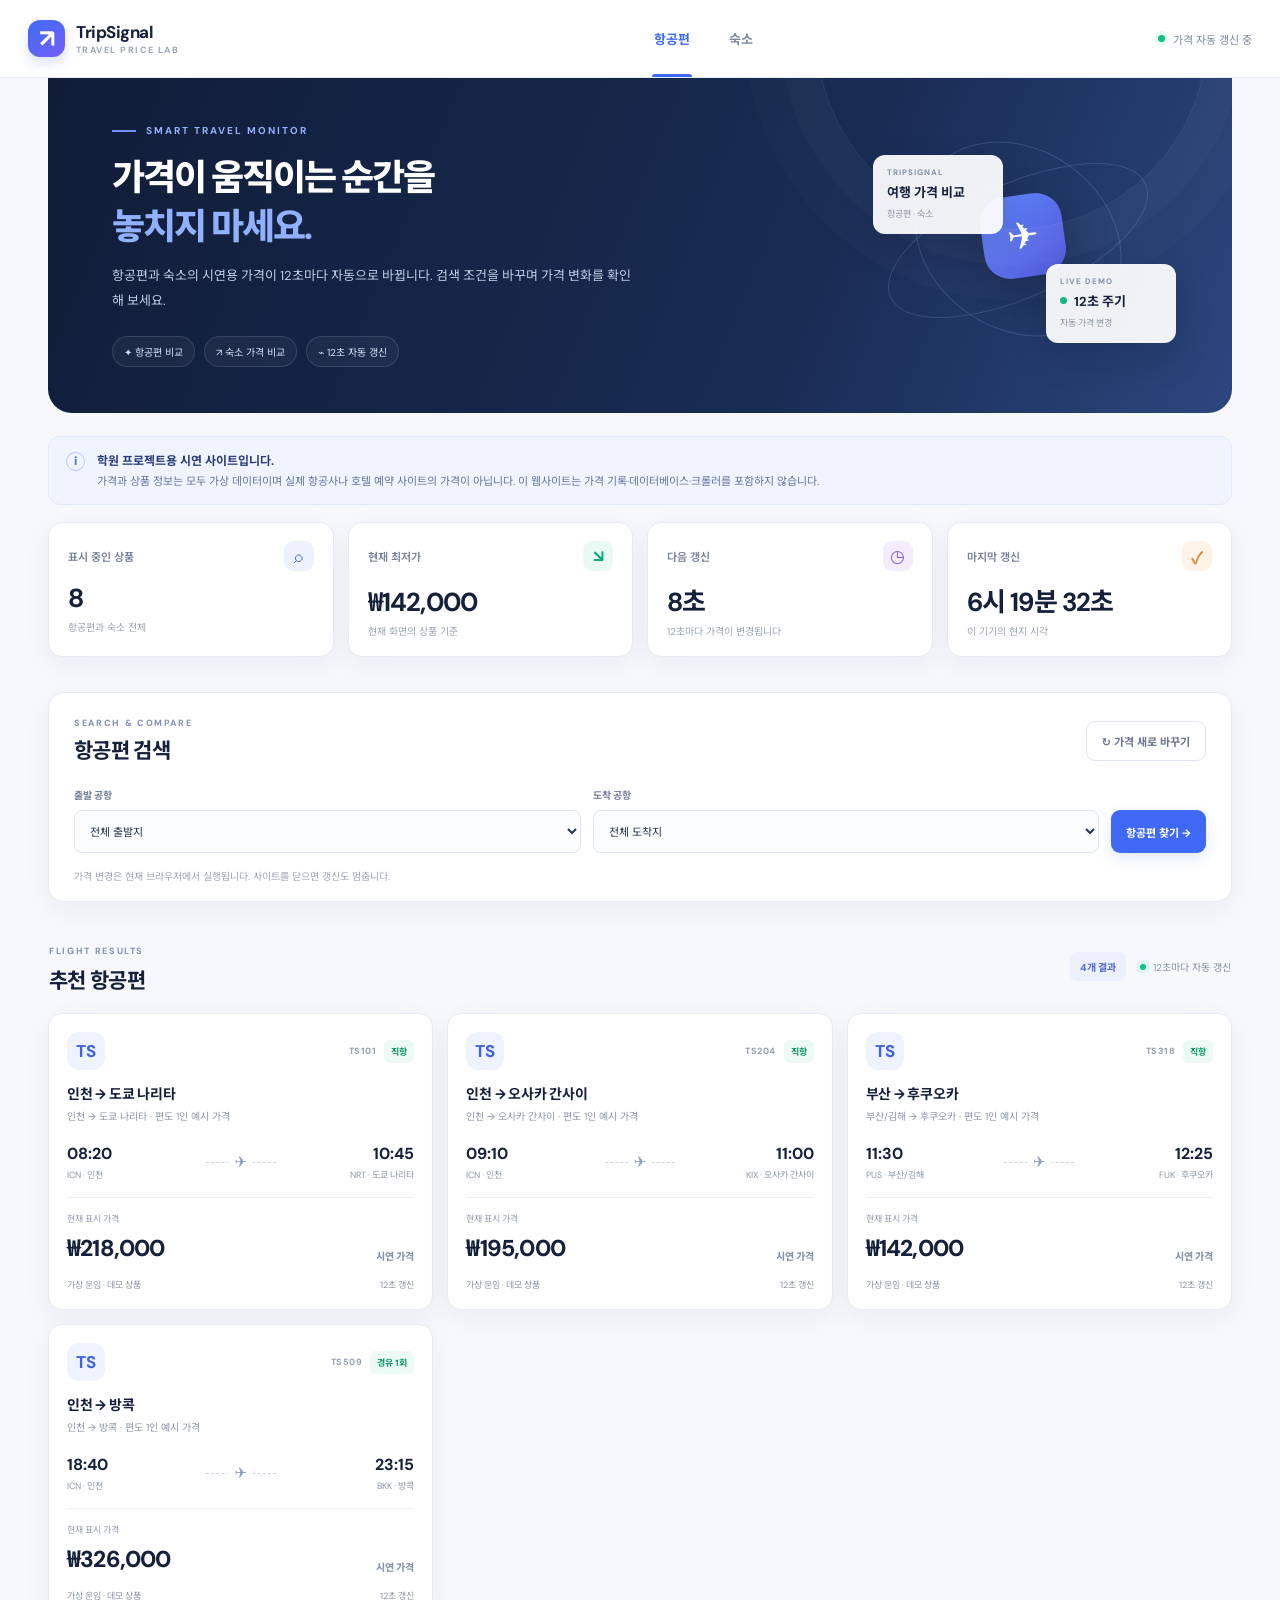
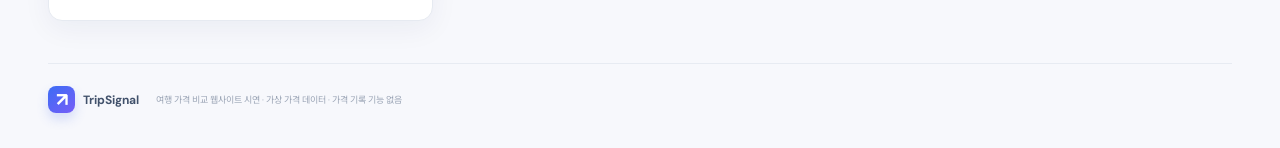
==== commit 8b2575b6: "Add files via upload" ====
--- a/index.html
+++ b/index.html
@@ -1,44 +1,20 @@
 <!doctype html>
 <html lang="ko">
 <head>
-  <meta charset="utf-8">
-  <meta name="viewport" content="width=device-width, initial-scale=1">
-  <title>TripSignal | 여행 가격 모니터</title>
-  <link rel="stylesheet" href="/style.css">
+<meta charset="utf-8"><meta name="viewport" content="width=device-width,initial-scale=1"><meta name="theme-color" content="#101c35">
+<meta name="description" content="항공편과 숙소의 시연용 가격이 12초마다 바뀌는 TripSignal 웹사이트">
+<title>TripSignal — 여행 가격 비교</title><link rel="stylesheet" href="style.css"><script src="app.js" defer></script>
 </head>
 <body>
-  <header class="top">
-    <div class="brand">✈ TripSignal</div>
-    <div class="live"><span class="dot"></span> 시연용 실시간 가격</div>
-  </header>
-  <main>
-    <section class="hero">
-      <p class="eyebrow">TRAVEL PRICE TRACKER</p>
-      <h1>여행 가격 변동 모니터</h1>
-      <p class="sub">항공권과 호텔의 시연용 가격이 12초마다 갱신됩니다.</p>
-      <div class="status">
-        <span id="statusDot" class="status-dot"></span>
-        <span id="statusText">서버에 연결하는 중…</span>
-        <span class="sep">·</span>
-        <span>갱신 주기 <b>12초</b></span>
-      </div>
-    </section>
-    <section class="summary">
-      <div><span class="summary-label">표시 중인 항목</span><strong id="itemCount">—</strong></div>
-      <div><span class="summary-label">마지막 갱신</span><strong id="updatedAt">—</strong></div>
-    </section>
-    <section>
-      <div class="section-heading">
-        <h2>가격 목록</h2>
-        <span class="demo-tag">DEMO DATA</span>
-      </div>
-      <div id="prices" class="price-grid">
-        <div class="loading">가격 정보를 불러오는 중…</div>
-      </div>
-    </section>
-    <p class="notice">안내: 이 페이지의 가격은 서버 운영 및 웹 크롤러 실습을 위한 가상 데이터이며, 실제 판매 가격이 아닙니다.</p>
-  </main>
-  <footer>TripSignal · 학습용 프로젝트</footer>
-  <script src="/app.js"></script>
-</body>
-</html>
+<header class="site-header"><a class="brand" href="#top"><span class="brand-icon">↗</span><span><strong>TripSignal</strong><small>TRAVEL PRICE LAB</small></span></a><nav class="main-nav"><button class="nav-link active" data-view="flights">항공편</button><button class="nav-link" data-view="hotels">숙소</button></nav><div class="header-status"><span class="live-dot"></span><span id="status">가격 자동 갱신 중</span></div></header>
+<main id="top" class="page-shell">
+<section class="hero"><div class="hero-copy"><div class="eyebrow"><span class="eyebrow-line"></span> SMART TRAVEL MONITOR</div><h1>가격이 움직이는 순간을<br><em>놓치지 마세요.</em></h1><p>항공편과 숙소의 시연용 가격이 12초마다 자동으로 바뀝니다. 검색 조건을 바꾸며 가격 변화를 확인해 보세요.</p><div class="hero-pills"><span>✦ 항공편 비교</span><span>↗ 숙소 가격 비교</span><span>⌁ 12초 자동 갱신</span></div></div><div class="hero-art" aria-hidden="true"><div class="orbit orbit-one"></div><div class="orbit orbit-two"></div><div class="globe">✈</div><div class="floating-card float-a"><span>TRIPSIGNAL</span><strong>여행 가격 비교</strong><small>항공편 · 숙소</small></div><div class="floating-card float-b"><span>LIVE DEMO</span><strong><i></i> 12초 주기</strong><small>자동 가격 변경</small></div></div></section>
+<div class="demo-notice"><span class="notice-icon">i</span><div><strong>학원 프로젝트용 시연 사이트입니다.</strong><span>가격과 상품 정보는 모두 가상 데이터이며 실제 항공사나 호텔 예약 사이트의 가격이 아닙니다. 이 웹사이트는 가격 기록·데이터베이스·크롤러를 포함하지 않습니다.</span></div></div>
+<section class="stat-grid"><article class="stat-card"><div class="stat-top"><span>표시 중인 상품</span><span class="stat-icon blue">⌕</span></div><strong id="stat-count">8</strong><small>항공편과 숙소 전체</small></article><article class="stat-card"><div class="stat-top"><span>현재 최저가</span><span class="stat-icon green">↘</span></div><strong id="stat-lowest">—</strong><small>현재 화면의 상품 기준</small></article><article class="stat-card"><div class="stat-top"><span>다음 갱신</span><span class="stat-icon purple">◷</span></div><strong id="countdown">12초</strong><small>12초마다 가격이 변경됩니다</small></article><article class="stat-card"><div class="stat-top"><span>마지막 갱신</span><span class="stat-icon orange">✓</span></div><strong id="last-updated">—</strong><small>이 기기의 현지 시각</small></article></section>
+<section class="search-panel"><div class="section-heading"><div><div class="eyebrow small-eyebrow">SEARCH & COMPARE</div><h2 id="search-title">항공편 검색</h2></div><button id="refresh-now" class="button button-outline">↻ 가격 새로 바꾸기</button></div>
+<div id="flight-controls" class="filters"><label class="filter-field"><span>출발 공항</span><select id="origin"><option value="ALL">전체 출발지</option><option value="ICN">인천 (ICN)</option><option value="PUS">부산/김해 (PUS)</option></select></label><label class="filter-field"><span>도착 공항</span><select id="destination"><option value="ALL">전체 도착지</option><option value="NRT">도쿄 나리타 (NRT)</option><option value="KIX">오사카 간사이 (KIX)</option><option value="FUK">후쿠오카 (FUK)</option><option value="BKK">방콕 (BKK)</option></select></label><button id="search-flights" class="button button-primary">항공편 찾기 →</button></div>
+<div id="hotel-controls" class="filters hidden"><label class="filter-field"><span>도시</span><select id="hotel-city"><option value="ALL">모든 도시</option><option value="도쿄">도쿄</option><option value="오사카">오사카</option><option value="후쿠오카">후쿠오카</option><option value="타이베이">타이베이</option></select></label><label class="filter-field"><span>정렬</span><select id="hotel-sort"><option value="price">가격 낮은순</option><option value="rating">평점 높은순</option></select></label><button id="search-hotels" class="button button-primary">숙소 찾기 →</button></div><p class="filter-hint">가격 변경은 현재 브라우저에서 실행됩니다. 사이트를 닫으면 갱신도 멈춥니다.</p></section>
+<section class="results-section"><div class="results-heading"><div><span class="results-kicker" id="results-kicker">FLIGHT RESULTS</span><h2 id="results-title">추천 항공편</h2></div><div class="results-meta"><span class="result-count" id="result-count">4개 결과</span><span class="auto-refresh"><i></i> 12초마다 자동 갱신</span></div></div><div id="flight-results" class="results-grid"></div><div id="hotel-results" class="results-grid hidden"></div><div id="empty-state" class="empty-state hidden"><span>⌕</span><strong>검색 결과가 없습니다.</strong><p>다른 검색 조건을 선택해 보세요.</p></div></section>
+<footer class="site-footer"><div class="footer-brand"><span class="brand-icon">↗</span><strong>TripSignal</strong></div><p>여행 가격 비교 웹사이트 시연 · 가상 가격 데이터 · 가격 기록 기능 없음</p></footer>
+</main><div id="toast" class="toast" role="status" aria-live="polite"></div>
+</body></html>
--- a/style.css
+++ b/style.css
@@ -1,6 +1,5 @@
-:root{font-family:Inter,-apple-system,BlinkMacSystemFont,"Segoe UI",sans-serif;color:#182230;background:#f4f7fb}
-*{box-sizing:border-box}body{margin:0}.top{height:68px;background:#fff;border-bottom:1px solid #e5eaf1;display:flex;align-items:center;justify-content:space-between;padding:0 max(22px,calc((100% - 1050px)/2))}
-.brand{font-size:20px;font-weight:800;letter-spacing:-.5px}.live{font-size:13px;color:#16845b;background:#e8f8f0;border-radius:999px;padding:9px 12px}.dot,.status-dot{display:inline-block;width:8px;height:8px;border-radius:50%;background:#20b978;margin-right:6px}
-main{max-width:1000px;margin:0 auto;padding:46px 22px 32px}.hero{padding:12px 0 28px}.eyebrow{font-size:11px;letter-spacing:2px;color:#5075d5;font-weight:800}.hero h1{font-size:clamp(30px,5vw,44px);letter-spacing:-1.8px;margin:10px 0}.sub{color:#657286;font-size:15px}.status{display:flex;align-items:center;gap:7px;font-size:12px;color:#657286;margin-top:22px}.status-dot{background:#a7b0bd;margin:0}.sep{color:#c3cad4}.summary{display:grid;grid-template-columns:1fr 1fr;gap:12px;margin:0 0 36px}.summary>div{background:white;border:1px solid #e5eaf1;border-radius:15px;padding:18px 20px}.summary-label{display:block;color:#718096;font-size:12px;margin-bottom:8px}.summary strong{font-size:20px;letter-spacing:-.5px}.section-heading{display:flex;align-items:center;justify-content:space-between;margin-bottom:14px}.section-heading h2{font-size:20px;margin:0}.demo-tag{font-size:10px;font-weight:800;letter-spacing:1px;color:#986b13;background:#fff4d8;padding:7px 9px;border-radius:7px}.price-grid{display:grid;grid-template-columns:repeat(3,minmax(0,1fr));gap:14px}.price-card{background:#fff;border:1px solid #e5eaf1;border-radius:16px;padding:19px;min-height:148px;transition:transform .2s,border-color .2s}.price-card.changed{border-color:#7898f2;transform:translateY(-2px)}.kind{font-size:12px;color:#6d7a8e}.destination{font-weight:750;font-size:17px;margin-top:9px}.price{font-size:25px;font-weight:850;letter-spacing:-.8px;margin-top:16px}.won{font-size:13px;color:#7c8798;font-weight:500;margin-left:3px}.changed-note{font-size:11px;color:#4f6ec4;margin-top:5px}.loading{grid-column:1/-1;background:white;border-radius:15px;padding:30px;text-align:center;color:#718096}.notice{font-size:12px;line-height:1.7;color:#7b8797;margin-top:24px}footer{text-align:center;border-top:1px solid #e5eaf1;padding:22px;color:#8a95a5;font-size:12px;background:#fff}
-@media(max-width:700px){main{padding-top:28px}.price-grid{grid-template-columns:repeat(2,minmax(0,1fr))}.price-card{padding:15px}.price{font-size:21px}.top{padding:0 16px}}
-@media(max-width:430px){.price-grid{grid-template-columns:1fr}.summary strong{font-size:17px}}
+@import url('https://fonts.googleapis.com/css2?family=DM+Sans:wght@400;500;600;700&family=Noto+Sans+KR:wght@400;500;600;700;800&display=swap');
+:root{--ink:#15213b;--muted:#748098;--line:#e6eaf1;--blue:#3f69f5;--blue-dark:#294bd0;--wash:#f4f6fb;--green:#12a879;--shadow:0 8px 28px rgba(25,43,82,.055);font-family:'DM Sans','Noto Sans KR',system-ui,sans-serif;color:var(--ink);background:#f7f8fc;font-synthesis:none;text-rendering:optimizeLegibility}*{box-sizing:border-box}body{margin:0;min-width:320px;background:#f7f8fc}button,input,select{font:inherit}button{cursor:pointer}button:focus-visible,input:focus-visible,select:focus-visible{outline:3px solid #9cb1ff;outline-offset:2px}.site-header{height:78px;background:#fff;border-bottom:1px solid var(--line);display:flex;align-items:center;justify-content:space-between;padding:0 max(28px,calc((100vw - 1240px)/2));gap:28px;position:sticky;top:0;z-index:5}.brand{display:flex;align-items:center;gap:11px;color:var(--ink);text-decoration:none;min-width:220px}.brand-icon{display:grid;place-items:center;width:37px;height:37px;border-radius:12px;background:linear-gradient(140deg,#3c6df5,#765df7);color:white;font-size:25px;font-weight:800;box-shadow:0 6px 12px #4568ea33}.brand strong{display:block;font-size:17px;letter-spacing:-.5px}.brand small{display:block;font-size:9px;color:#9ba4b5;font-weight:700;letter-spacing:1.45px;margin-top:1px}.main-nav{display:flex;align-items:center;gap:7px;height:100%}.nav-link{position:relative;border:0;background:none;color:#7c879c;padding:28px 16px;font-size:13px;font-weight:700;height:100%}.nav-link.active{color:var(--blue)}.nav-link.active:after{content:'';position:absolute;height:3px;bottom:0;left:14px;right:14px;border-radius:3px 3px 0 0;background:var(--blue)}.header-status{font-size:11px;color:#7d899d;display:flex;align-items:center;gap:8px;white-space:nowrap}.live-dot,.auto-refresh i{width:7px;height:7px;background:#13bf83;border-radius:50%;display:inline-block;box-shadow:0 0 0 4px #12bf8319}.page-shell{max-width:1240px;margin:0 auto;padding:0 28px}.hero{display:flex;align-items:center;justify-content:space-between;min-height:310px;background:linear-gradient(112deg,#111d38 0%,#182b52 63%,#2b477e 100%);color:#fff;border-radius:0 0 24px 24px;padding:46px 64px;position:relative;overflow:hidden}.hero:after{content:'';position:absolute;width:390px;height:390px;right:2%;top:-240px;border:1px solid #ffffff16;border-radius:50%;box-shadow:0 0 0 35px #ffffff05,0 0 0 70px #ffffff04}.hero-copy{position:relative;z-index:1;max-width:600px}.eyebrow{display:flex;align-items:center;gap:10px;color:#95b1ff;font-weight:700;font-size:10px;letter-spacing:2px}.eyebrow-line{display:inline-block;width:24px;height:2px;background:#718fff}.hero h1{font-size:36px;line-height:1.35;letter-spacing:-1.8px;margin:17px 0 13px;font-weight:800}.hero h1 em{font-style:normal;color:#91b1ff}.hero p{max-width:520px;color:#c1cce2;font-size:13px;line-height:1.9;margin:0}.hero-pills{display:flex;flex-wrap:wrap;gap:9px;margin-top:22px}.hero-pills span{border:1px solid #ffffff20;background:#ffffff0b;border-radius:99px;padding:7px 11px;color:#d8e1f7;font-size:10px}.hero-art{width:290px;height:220px;position:relative;margin-left:25px;flex:none}.orbit{border:1px solid #98b5ff35;position:absolute;border-radius:50%;transform:rotate(-24deg)}.orbit-one{width:280px;height:115px;top:48px;left:0}.orbit-two{width:220px;height:180px;top:14px;left:30px;transform:rotate(36deg)}.globe{position:absolute;left:104px;top:60px;width:82px;height:82px;border-radius:26px;display:grid;place-items:center;background:linear-gradient(140deg,#6489ff,#4d56d8);font-size:38px;box-shadow:0 15px 40px #09122a60;transform:rotate(-8deg)}.floating-card{position:absolute;background:#ffffffed;color:var(--ink);padding:12px 14px;border-radius:12px;box-shadow:0 14px 35px #09122a30;min-width:130px}.floating-card span{font-size:8px;letter-spacing:1px;color:#8190aa;display:block;font-weight:700}.floating-card strong{font-size:13px;display:block;margin-top:5px}.floating-card small{font-size:9px;color:#8b96a9}.float-a{top:20px;left:-5px}.float-b{right:-8px;bottom:12px}.float-b strong{display:flex;align-items:center;gap:7px}.float-b i{width:7px;height:7px;border-radius:50%;background:#12b981;display:inline-block}.demo-notice{display:flex;align-items:flex-start;gap:12px;border:1px solid #e1e8ff;background:#f0f4ff;border-radius:12px;padding:14px 17px;margin:23px 0 17px;color:#3a4b72}.notice-icon{display:grid;place-items:center;flex:none;border:1px solid #b6c7ff;color:#4569d9;border-radius:50%;font-weight:800;font-size:12px;width:19px;height:19px;margin-top:1px}.demo-notice strong{font-size:12px;display:block;margin-bottom:3px;color:#293e78}.demo-notice span:not(.notice-icon){font-size:11px;line-height:1.7;display:block;color:#66769a}.stat-grid{display:grid;grid-template-columns:repeat(4,minmax(0,1fr));gap:14px;margin-bottom:35px}.stat-card{border:1px solid var(--line);background:#fff;border-radius:14px;padding:18px 19px;box-shadow:var(--shadow);min-width:0}.stat-top{display:flex;align-items:center;justify-content:space-between;gap:8px;color:#758198;font-size:11px;font-weight:600}.stat-icon{display:grid;place-items:center;width:30px;height:30px;border-radius:9px;font-size:17px;font-weight:700}.stat-icon.blue{background:#eef2ff;color:#4b67e8}.stat-icon.green{background:#e8faf3;color:#0caa7a}.stat-icon.purple{background:#f3edff;color:#8455de}.stat-icon.orange{background:#fff3e8;color:#dc8a3f}.stat-card>strong{font-size:26px;letter-spacing:-.8px;display:block;margin-top:10px;white-space:nowrap;overflow:hidden;text-overflow:ellipsis}.stat-card>small{display:block;margin-top:4px;font-size:10px;color:#9aa3b4}.search-panel{background:#fff;border:1px solid var(--line);border-radius:16px;padding:24px 25px 18px;box-shadow:var(--shadow);margin-bottom:36px}.section-heading,.results-heading{display:flex;justify-content:space-between;align-items:center;gap:20px}.section-heading h2,.results-heading h2{margin:5px 0 0;font-size:21px;letter-spacing:-.7px}.small-eyebrow,.results-kicker{font-size:9px;letter-spacing:1.65px;color:#8493b0;font-weight:800}.button{border:0;border-radius:9px;padding:11px 15px;font-size:11px;font-weight:700;display:inline-flex;gap:8px;align-items:center;justify-content:center;transition:transform .15s,background .15s}.button:active{transform:translateY(1px)}.button-primary{background:var(--blue);color:#fff;box-shadow:0 6px 14px #3f69f526}.button-primary:hover{background:var(--blue-dark)}.button-outline{background:#fff;border:1px solid #dfe5ef;color:#69768d}.button-outline:hover{background:#f8faff}.button-danger{color:#d25264}.filters{display:flex;align-items:flex-end;gap:12px;margin-top:22px}.filter-field{display:flex;flex-direction:column;gap:8px;flex:1;min-width:115px}.filter-field span{font-size:10px;font-weight:700;color:#738098}.filter-field input,.filter-field select{height:43px;background:#fbfcfe;border:1px solid #dfe5ef;border-radius:8px;padding:0 11px;color:#283651;font-size:11px;min-width:0;width:100%}.filter-field select{appearance:auto}.swap-button{flex:none;margin-bottom:4px;width:32px;height:32px;border:1px solid #e2e7f1;border-radius:8px;background:#f7f9ff;color:#6079cf;font-size:18px}.filters .button{height:43px;white-space:nowrap}.filter-hint{font-size:10px;color:#9aa4b6;margin:15px 0 0}.hidden{display:none!important}.results-section{margin-bottom:42px}.results-heading{margin:0 1px 18px}.results-meta{display:flex;align-items:center;gap:14px;color:#8490a4;font-size:10px}.result-count{border-radius:7px;background:#edf1ff;color:#5269cf;padding:7px 10px;font-weight:700}.auto-refresh{display:flex;align-items:center;gap:7px;white-space:nowrap}.auto-refresh i{width:6px;height:6px}.results-grid{display:grid;grid-template-columns:repeat(3,minmax(0,1fr));gap:14px}.travel-card{position:relative;background:#fff;border:1px solid var(--line);border-radius:14px;padding:18px;box-shadow:var(--shadow);min-width:0;transition:transform .18s,box-shadow .18s,border-color .18s}.travel-card:hover{transform:translateY(-2px);border-color:#cbd6ff;box-shadow:0 12px 25px #25395b0d}.card-top{display:flex;justify-content:space-between;align-items:center;gap:8px}.airline-mark,.hotel-mark{width:38px;height:38px;border-radius:12px;display:grid;place-items:center;background:#eff3ff;color:#4264d9;font-size:17px;font-weight:800;flex:none}.hotel-mark{background:#f2edff;color:#885bd1}.card-code{margin-left:auto;color:#929db1;font-size:9px;font-weight:700;letter-spacing:.5px}.mini-tag{border-radius:6px;padding:5px 7px;background:#edf9f4;color:#13996f;font-size:9px;font-weight:700;white-space:nowrap}.mini-tag.neutral{background:#f1f3f8;color:#7b879c}.travel-card h3{font-size:14px;margin:13px 0 6px;letter-spacing:-.25px}.card-subtitle{font-size:10px;color:#8a96ab;line-height:1.6}.route-block{display:flex;align-items:center;gap:8px;margin:18px 0 16px}.route-point{flex:1;min-width:0}.route-point strong{display:block;font-size:16px}.route-point small{display:block;font-size:9px;color:#8b96a9;margin-top:4px}.route-track{width:70px;position:relative;text-align:center;color:#8d9cba;font-size:15px}.route-track:before{content:'';height:1px;border-top:1px dashed #c8d2e4;position:absolute;left:0;right:0;top:50%;z-index:0}.route-track span{position:relative;background:#fff;padding:0 6px}.card-divider{height:1px;background:#eef0f5;margin:14px 0}.card-price-row{display:flex;align-items:flex-end;justify-content:space-between;gap:10px}.price-label{font-size:9px;color:#929cb0;display:block;margin-bottom:4px}.price-value{font-size:23px;font-weight:800;letter-spacing:-.8px;white-space:nowrap}.price-change{font-size:10px;font-weight:800;text-align:right;white-space:nowrap}.price-change.down{color:#0ca97a}.price-change.up{color:#e16b64}.price-change.same{color:#8894a7}.card-bottom{margin-top:15px;display:flex;justify-content:space-between;align-items:center;gap:10px;color:#8994a8;font-size:9px}.history-link{border:0;background:none;color:#526de0;font-weight:700;font-size:10px;padding:5px 0}.history-link:hover{text-decoration:underline}.hotel-info-row{display:flex;gap:12px;align-items:center;margin-top:12px;color:#6f7d94;font-size:10px;flex-wrap:wrap}.rating{color:#d98e27;font-weight:800}.availability{font-size:9px;color:#12a879;background:#eaf9f3;border-radius:6px;padding:5px 7px}.hotel-description{min-height:30px}.empty-state{background:#fff;border:1px dashed #d6deeb;border-radius:14px;padding:45px;text-align:center;color:#8591a5}.empty-state>span{display:block;font-size:28px;color:#91a2cc}.empty-state strong{display:block;margin-top:10px}.empty-state p{font-size:11px}.history-section{margin:0 0 42px}.section-subtitle{color:#8490a4;font-size:11px;margin:8px 0 0}.history-layout{display:grid;grid-template-columns:minmax(0,1.7fr) minmax(255px,.85fr);gap:15px;margin-top:20px}.chart-card,.alert-card,.history-table-card{background:#fff;border:1px solid var(--line);box-shadow:var(--shadow);border-radius:15px}.chart-card{padding:22px 22px 18px;min-width:0}.chart-header{display:flex;justify-content:space-between;align-items:center;gap:15px}.chart-header h3,.table-heading h3{font-size:15px;margin:5px 0 0}.chart-header select{max-width:260px;width:55%;height:38px;border:1px solid #dfe5ef;border-radius:8px;padding:0 9px;font-size:10px;color:#50607a;background:#fbfcff}.chart-summary{display:flex;gap:18px;flex-wrap:wrap;margin:18px 0 0;color:#79869c;font-size:10px}.chart-summary strong{color:#263854;font-size:14px;margin-left:5px}.chart-wrap{height:240px;width:100%;margin-top:5px}.chart-wrap svg{width:100%;height:100%;overflow:visible}.chart-grid{stroke:#edf0f6;stroke-width:1}.chart-line{fill:none;stroke:#4d6df0;stroke-width:3;stroke-linecap:round;stroke-linejoin:round}.chart-area{fill:url(#chartGradient)}.chart-point{fill:#fff;stroke:#4d6df0;stroke-width:2}.chart-axis-label{font-size:10px;fill:#9ba5b6}.chart-empty-label{fill:#a3acbc;font-size:12px}.chart-legend{display:flex;justify-content:space-between;align-items:center;font-size:9px;color:#8995a8;border-top:1px solid #f0f2f6;padding-top:13px}.chart-legend span:first-child{display:flex;align-items:center;gap:7px}.chart-legend i{display:inline-block;width:8px;height:8px;border-radius:50%;background:#4d6df0}.alert-card{padding:22px;align-self:start}.alert-icon{width:39px;height:39px;border-radius:12px;display:grid;place-items:center;background:#edf1ff;color:#4f6ff2;font-size:21px}.alert-card h3{margin:14px 0 7px;font-size:15px}.alert-card p{margin:0 0 18px;color:#8792a5;font-size:10px;line-height:1.8}.alert-card label{display:block;font-size:10px;font-weight:700;color:#65728b;margin-bottom:8px}.target-input{position:relative}.target-input input{width:100%;height:43px;border:1px solid #dfe5ef;border-radius:8px;padding:0 36px 0 12px;font-size:12px}.target-input span{position:absolute;right:12px;top:13px;color:#94a0b4;font-size:11px}.full-width{width:100%;margin-top:11px}.alert-message{background:#f5f7fc;border-radius:8px;padding:10px;margin-top:13px;color:#8692a7;font-size:10px;line-height:1.65}.alert-message.good{background:#ebfaf3;color:#12845f}.alert-message.warn{background:#fff5e8;color:#b77728}.history-table-card{margin-top:15px;overflow:hidden}.table-heading{display:flex;justify-content:space-between;align-items:center;padding:19px 22px}.table-heading h3{margin:0}.table-heading p{font-size:10px;color:#8a96a9;margin:6px 0 0}.table-badge{font-size:8px;letter-spacing:1px;color:#8c99b0;font-weight:800;background:#f4f6fa;border-radius:6px;padding:7px 9px}.table-scroll{overflow-x:auto}table{border-collapse:collapse;width:100%;min-width:600px}thead{background:#f9faff}th{text-align:left;color:#8c97a9;font-size:9px;font-weight:700;padding:12px 22px;border-top:1px solid #eef1f6;border-bottom:1px solid #eef1f6}td{padding:13px 22px;border-bottom:1px solid #f0f2f7;color:#68758b;font-size:10px}tbody tr:last-child td{border-bottom:0}.table-empty{text-align:center!important;padding:30px!important;color:#9aa4b4}.delta-down{color:#0ca97a;font-weight:800}.delta-up{color:#de6c65;font-weight:800}.site-footer{padding:22px 0 35px;border-top:1px solid #e7ebf2;display:flex;align-items:center;gap:17px;color:#9aa4b5;font-size:9px}.footer-brand{display:flex;align-items:center;gap:8px;color:#41516b;font-size:12px}.footer-brand .brand-icon{width:27px;height:27px;border-radius:8px;font-size:19px}.site-footer p{margin:0}.text-button{margin-left:auto;border:0;background:none;color:#9ba5b5;font-size:9px}.text-button:hover{color:#d05263}.toast{position:fixed;left:50%;bottom:25px;transform:translate(-50%,20px);opacity:0;pointer-events:none;background:#172541;color:#fff;padding:12px 18px;border-radius:10px;box-shadow:0 10px 35px #0c1b362e;font-size:11px;transition:all .25s;z-index:20;max-width:calc(100vw - 32px);text-align:center}.toast.show{transform:translate(-50%,0);opacity:1}
+@media(max-width:1000px){.site-header{padding:0 20px;gap:12px}.brand{min-width:auto}.hero{padding:38px 38px}.hero-art{transform:scale(.82);transform-origin:center right;margin-left:-5px}.filters{flex-wrap:wrap}.filter-field{flex:1 1 25%}.filters .button{flex:1 1 100%}.results-grid{grid-template-columns:repeat(2,minmax(0,1fr))}.stat-grid{grid-template-columns:repeat(2,minmax(0,1fr))}}
+@media(max-width:680px){.site-header{height:auto;min-height:70px;flex-wrap:wrap;padding:13px 16px;gap:8px}.brand{flex:1}.header-status{font-size:9px}.main-nav{order:3;width:100%;height:38px;justify-content:space-around}.nav-link{height:38px;padding:8px 14px;flex:1}.nav-link.active:after{bottom:-13px;left:20%;right:20%}.page-shell{padding:0 14px}.hero{min-height:0;padding:34px 23px 28px;border-radius:0 0 18px 18px}.hero h1{font-size:28px}.hero p{font-size:11px}.hero-art{display:none}.demo-notice{padding:12px}.stat-grid{gap:9px;margin-bottom:26px}.stat-card{padding:14px}.stat-card>strong{font-size:22px}.stat-card>small{font-size:9px;line-height:1.5}.search-panel{padding:19px 15px}.section-heading h2,.results-heading h2{font-size:18px}.section-heading{align-items:flex-start}.section-heading>.button{padding:9px;font-size:10px}.filters{gap:10px}.filter-field{flex:1 1 40%;min-width:0}.swap-button{margin-top:22px;margin-left:calc(50% - 17px);margin-right:calc(50% - 17px);margin-bottom:-2px}.results-heading{align-items:flex-start}.results-meta{flex-direction:column;align-items:flex-end;gap:7px}.results-grid{grid-template-columns:1fr}.travel-card{padding:17px}.history-layout{grid-template-columns:1fr}.chart-card{padding:17px 12px}.chart-header{align-items:flex-start;flex-direction:column}.chart-header select{width:100%;max-width:none}.chart-wrap{height:205px}.section-subtitle{line-height:1.7}.site-footer{flex-wrap:wrap;gap:10px}.site-footer p{flex-basis:100%;order:3}.text-button{margin-left:auto}}
+@media(prefers-reduced-motion:reduce){*,*:before,*:after{scroll-behavior:auto!important;transition:none!important}}
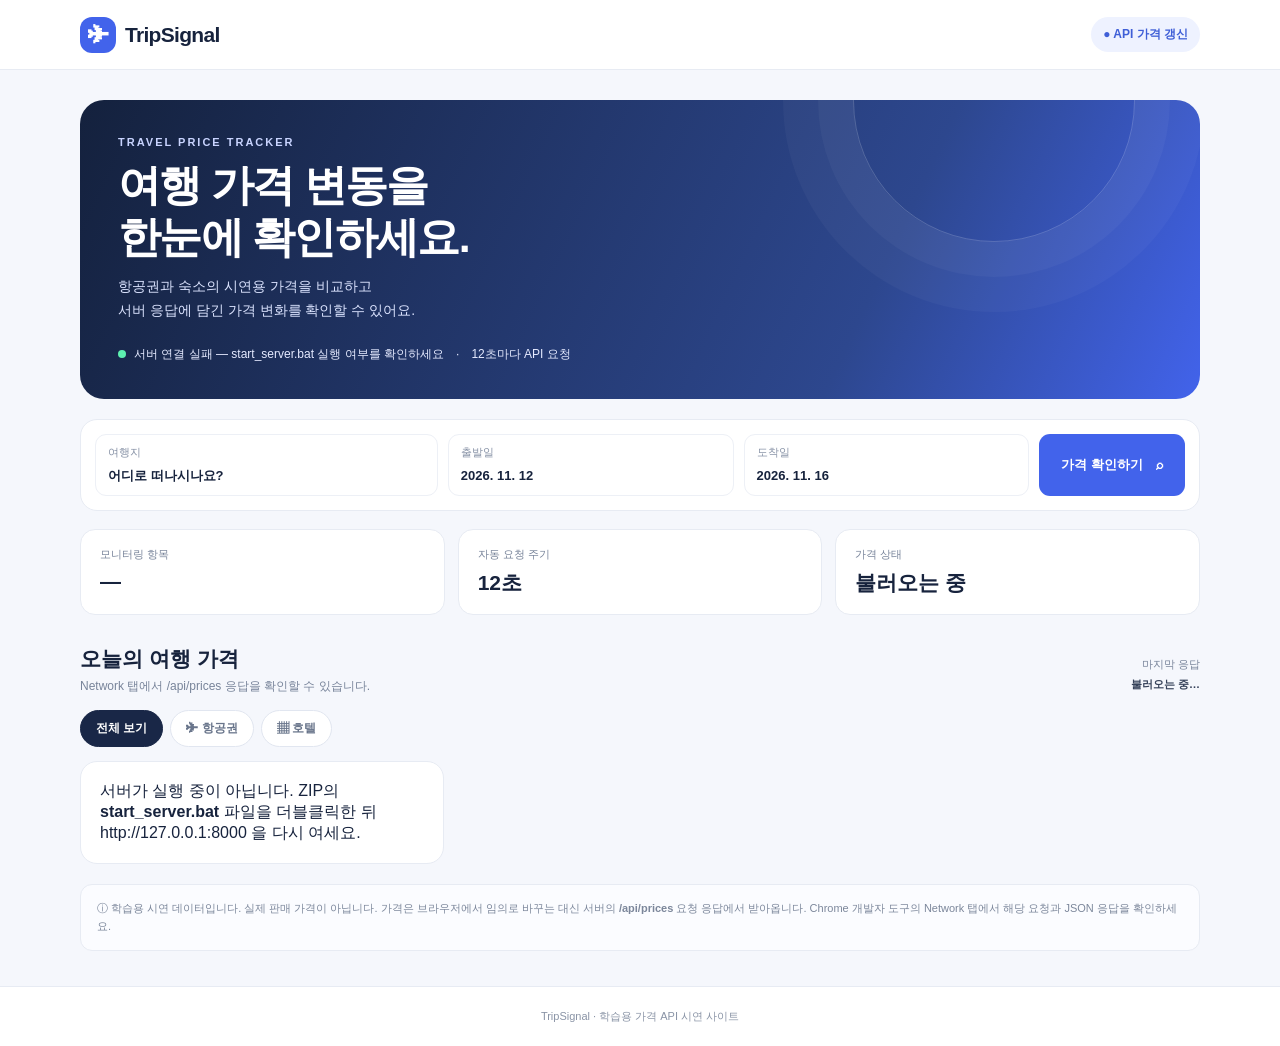
==== commit 4d924b39: "Add files via upload" ====
--- a/index.html
+++ b/index.html
@@ -1,20 +1,51 @@
 <!doctype html>
 <html lang="ko">
 <head>
-<meta charset="utf-8"><meta name="viewport" content="width=device-width,initial-scale=1"><meta name="theme-color" content="#101c35">
-<meta name="description" content="항공편과 숙소의 시연용 가격이 12초마다 바뀌는 TripSignal 웹사이트">
-<title>TripSignal — 여행 가격 비교</title><link rel="stylesheet" href="style.css"><script src="app.js" defer></script>
-</head>
+<meta charset="utf-8"><meta name="viewport" content="width=device-width,initial-scale=1">
+<title>TripSignal | 여행 가격 모니터</title>
+<style>
+:root{--blue:#4263eb;--ink:#17233d;--muted:#78849a;--line:#e7ebf3;--bg:#f5f7fc}
+*{box-sizing:border-box}body{margin:0;background:var(--bg);font-family:Arial,"Noto Sans KR",sans-serif;color:var(--ink)}
+header{height:70px;background:#fff;border-bottom:1px solid var(--line);display:flex;align-items:center}.nav,main{width:min(1120px,calc(100% - 36px));margin:auto}.nav{display:flex;justify-content:space-between;align-items:center}.logo{font-size:21px;font-weight:850;letter-spacing:-.7px}.mark{display:inline-grid;place-items:center;width:36px;height:36px;background:var(--blue);color:white;border-radius:12px;margin-right:9px}.live{background:#eef2ff;color:#3f5fd7;padding:9px 12px;border-radius:99px;font-size:12px;font-weight:700}
+.hero{margin:30px 0 20px;padding:36px 38px;border-radius:24px;color:white;background:linear-gradient(115deg,#14213d,#2d478e 70%,#4263eb);position:relative;overflow:hidden}.hero:after{content:"";position:absolute;width:280px;height:280px;border:1px solid #ffffff30;border-radius:50%;right:65px;top:-140px;box-shadow:0 0 0 35px #ffffff09,0 0 0 70px #ffffff08}.eyebrow{font-size:11px;letter-spacing:2px;color:#c9d4ff;font-weight:bold;margin-bottom:12px}h1{font-size:clamp(30px,4vw,43px);line-height:1.2;letter-spacing:-1.7px;margin:0 0 12px}.hero p{color:#dce4ff;font-size:14px;line-height:1.7;margin:0}.hero-foot{margin-top:23px;font-size:12px;color:#e5eaff}.dot{display:inline-block;width:8px;height:8px;border-radius:50%;background:#5df0b0;margin-right:8px}
+.search{background:#fff;border:1px solid var(--line);border-radius:17px;padding:14px;display:grid;grid-template-columns:1.2fr 1fr 1fr auto;gap:10px}.field{padding:10px 12px;border:1px solid #edf0f6;border-radius:11px}.field small{display:block;color:#8792a6;font-size:11px;margin-bottom:6px}.field b{font-size:13px}.search button{background:var(--blue);border:0;color:#fff;border-radius:11px;padding:0 22px;font-weight:bold;cursor:pointer}
+.stats{display:grid;grid-template-columns:repeat(3,1fr);gap:13px;margin:18px 0 30px}.stat{background:#fff;border:1px solid var(--line);border-radius:15px;padding:17px 19px}.stat small{display:block;color:var(--muted);font-size:11px;margin-bottom:7px}.stat strong{font-size:21px}.heading{display:flex;justify-content:space-between;align-items:end;margin-bottom:15px}.heading h2{margin:0 0 5px;font-size:21px}.heading p{margin:0;color:var(--muted);font-size:12px}.updated{text-align:right;color:var(--muted);font-size:11px;line-height:1.8}.updated b{color:#36425a}.tabs{display:flex;gap:7px;margin-bottom:14px}.tab{border:1px solid #e1e6f0;background:white;color:#69758b;border-radius:99px;padding:9px 15px;font-weight:bold;font-size:12px;cursor:pointer}.tab.active{background:#192747;color:white;border-color:#192747}
+.cards{display:grid;grid-template-columns:repeat(3,minmax(0,1fr));gap:14px}.card{background:white;border:1px solid var(--line);border-radius:17px;padding:19px;transition:.2s}.card.changed{border-color:#8097ff;box-shadow:0 0 0 3px #4263eb10}.topline{display:flex;align-items:center;justify-content:space-between}.kind{font-size:11px;color:#778398}.icon{display:inline-grid;place-items:center;width:29px;height:29px;background:#f0f3ff;border-radius:9px;margin-right:7px}.badge{font-size:10px;font-weight:bold;background:#e9f8f0;color:#13835a;padding:6px 8px;border-radius:7px}.badge.up{background:#fff0e6;color:#b75a28}.name{font-size:17px;font-weight:800;margin:17px 0 5px}.detail{font-size:11px;color:#8a94a6}.price{font-size:28px;letter-spacing:-1px;font-weight:850;margin-top:17px;font-variant-numeric:tabular-nums}.price small{font-size:12px;color:#788397;letter-spacing:0}.spark{height:25px;display:flex;align-items:end;gap:3px;margin-top:9px}.spark i{display:block;flex:1;min-height:5px;background:#dce4ff;border-radius:3px 3px 0 0}.spark i:last-child{background:var(--blue)}.bottom{border-top:1px solid #f0f2f7;margin-top:14px;padding-top:11px;display:flex;justify-content:space-between;color:#8a94a6;font-size:11px}.delta.down{color:#13835a;font-weight:bold}.delta.up{color:#b75a28;font-weight:bold}.notice{font-size:11px;line-height:1.7;color:#7c879b;border:1px solid var(--line);background:#fbfcff;border-radius:12px;padding:14px 16px;margin:20px 0 35px}footer{text-align:center;padding:22px;background:white;border-top:1px solid var(--line);color:#8a94a6;font-size:11px}
+@media(max-width:760px){.search{grid-template-columns:1fr 1fr}.search button{min-height:46px}.cards{grid-template-columns:repeat(2,minmax(0,1fr))}.hero:after{right:-150px}}@media(max-width:520px){.hero{padding:27px 22px}.hero:after{display:none}.cards{grid-template-columns:1fr}.stats{gap:7px}.stat{padding:13px 10px}.stat strong{font-size:16px}.stat small{font-size:10px}.search{padding:10px}.nav,main{width:calc(100% - 28px)}}
+</style></head>
 <body>
-<header class="site-header"><a class="brand" href="#top"><span class="brand-icon">↗</span><span><strong>TripSignal</strong><small>TRAVEL PRICE LAB</small></span></a><nav class="main-nav"><button class="nav-link active" data-view="flights">항공편</button><button class="nav-link" data-view="hotels">숙소</button></nav><div class="header-status"><span class="live-dot"></span><span id="status">가격 자동 갱신 중</span></div></header>
-<main id="top" class="page-shell">
-<section class="hero"><div class="hero-copy"><div class="eyebrow"><span class="eyebrow-line"></span> SMART TRAVEL MONITOR</div><h1>가격이 움직이는 순간을<br><em>놓치지 마세요.</em></h1><p>항공편과 숙소의 시연용 가격이 12초마다 자동으로 바뀝니다. 검색 조건을 바꾸며 가격 변화를 확인해 보세요.</p><div class="hero-pills"><span>✦ 항공편 비교</span><span>↗ 숙소 가격 비교</span><span>⌁ 12초 자동 갱신</span></div></div><div class="hero-art" aria-hidden="true"><div class="orbit orbit-one"></div><div class="orbit orbit-two"></div><div class="globe">✈</div><div class="floating-card float-a"><span>TRIPSIGNAL</span><strong>여행 가격 비교</strong><small>항공편 · 숙소</small></div><div class="floating-card float-b"><span>LIVE DEMO</span><strong><i></i> 12초 주기</strong><small>자동 가격 변경</small></div></div></section>
-<div class="demo-notice"><span class="notice-icon">i</span><div><strong>학원 프로젝트용 시연 사이트입니다.</strong><span>가격과 상품 정보는 모두 가상 데이터이며 실제 항공사나 호텔 예약 사이트의 가격이 아닙니다. 이 웹사이트는 가격 기록·데이터베이스·크롤러를 포함하지 않습니다.</span></div></div>
-<section class="stat-grid"><article class="stat-card"><div class="stat-top"><span>표시 중인 상품</span><span class="stat-icon blue">⌕</span></div><strong id="stat-count">8</strong><small>항공편과 숙소 전체</small></article><article class="stat-card"><div class="stat-top"><span>현재 최저가</span><span class="stat-icon green">↘</span></div><strong id="stat-lowest">—</strong><small>현재 화면의 상품 기준</small></article><article class="stat-card"><div class="stat-top"><span>다음 갱신</span><span class="stat-icon purple">◷</span></div><strong id="countdown">12초</strong><small>12초마다 가격이 변경됩니다</small></article><article class="stat-card"><div class="stat-top"><span>마지막 갱신</span><span class="stat-icon orange">✓</span></div><strong id="last-updated">—</strong><small>이 기기의 현지 시각</small></article></section>
-<section class="search-panel"><div class="section-heading"><div><div class="eyebrow small-eyebrow">SEARCH & COMPARE</div><h2 id="search-title">항공편 검색</h2></div><button id="refresh-now" class="button button-outline">↻ 가격 새로 바꾸기</button></div>
-<div id="flight-controls" class="filters"><label class="filter-field"><span>출발 공항</span><select id="origin"><option value="ALL">전체 출발지</option><option value="ICN">인천 (ICN)</option><option value="PUS">부산/김해 (PUS)</option></select></label><label class="filter-field"><span>도착 공항</span><select id="destination"><option value="ALL">전체 도착지</option><option value="NRT">도쿄 나리타 (NRT)</option><option value="KIX">오사카 간사이 (KIX)</option><option value="FUK">후쿠오카 (FUK)</option><option value="BKK">방콕 (BKK)</option></select></label><button id="search-flights" class="button button-primary">항공편 찾기 →</button></div>
-<div id="hotel-controls" class="filters hidden"><label class="filter-field"><span>도시</span><select id="hotel-city"><option value="ALL">모든 도시</option><option value="도쿄">도쿄</option><option value="오사카">오사카</option><option value="후쿠오카">후쿠오카</option><option value="타이베이">타이베이</option></select></label><label class="filter-field"><span>정렬</span><select id="hotel-sort"><option value="price">가격 낮은순</option><option value="rating">평점 높은순</option></select></label><button id="search-hotels" class="button button-primary">숙소 찾기 →</button></div><p class="filter-hint">가격 변경은 현재 브라우저에서 실행됩니다. 사이트를 닫으면 갱신도 멈춥니다.</p></section>
-<section class="results-section"><div class="results-heading"><div><span class="results-kicker" id="results-kicker">FLIGHT RESULTS</span><h2 id="results-title">추천 항공편</h2></div><div class="results-meta"><span class="result-count" id="result-count">4개 결과</span><span class="auto-refresh"><i></i> 12초마다 자동 갱신</span></div></div><div id="flight-results" class="results-grid"></div><div id="hotel-results" class="results-grid hidden"></div><div id="empty-state" class="empty-state hidden"><span>⌕</span><strong>검색 결과가 없습니다.</strong><p>다른 검색 조건을 선택해 보세요.</p></div></section>
-<footer class="site-footer"><div class="footer-brand"><span class="brand-icon">↗</span><strong>TripSignal</strong></div><p>여행 가격 비교 웹사이트 시연 · 가상 가격 데이터 · 가격 기록 기능 없음</p></footer>
-</main><div id="toast" class="toast" role="status" aria-live="polite"></div>
-</body></html>
+<header><div class="nav"><div class="logo"><span class="mark">✈</span>TripSignal</div><div class="live">● API 가격 갱신</div></div></header>
+<main>
+<section class="hero"><div class="eyebrow">TRAVEL PRICE TRACKER</div><h1>여행 가격 변동을<br>한눈에 확인하세요.</h1><p>항공권과 숙소의 시연용 가격을 비교하고<br>서버 응답에 담긴 가격 변화를 확인할 수 있어요.</p><div class="hero-foot"><span class="dot"></span><span id="status">서버 연결 중…</span>　·　12초마다 API 요청</div></section>
+<section class="search"><div class="field"><small>여행지</small><b>어디로 떠나시나요?</b></div><div class="field"><small>출발일</small><b>2026. 11. 12</b></div><div class="field"><small>도착일</small><b>2026. 11. 16</b></div><button id="searchBtn">가격 확인하기　⌕</button></section>
+<section class="stats"><div class="stat"><small>모니터링 항목</small><strong id="count">—</strong></div><div class="stat"><small>자동 요청 주기</small><strong>12초</strong></div><div class="stat"><small>가격 상태</small><strong id="market">불러오는 중</strong></div></section>
+<section><div class="heading"><div><h2>오늘의 여행 가격</h2><p>Network 탭에서 /api/prices 응답을 확인할 수 있습니다.</p></div><div class="updated">마지막 응답<br><b id="updated">불러오는 중…</b></div></div>
+<div class="tabs"><button class="tab active" data-filter="전체">전체 보기</button><button class="tab" data-filter="항공권">✈ 항공권</button><button class="tab" data-filter="호텔">▦ 호텔</button></div><div class="cards" id="cards"></div></section>
+<div class="notice">ⓘ 학습용 시연 데이터입니다. 실제 판매 가격이 아닙니다. 가격은 브라우저에서 임의로 바꾸는 대신 서버의 <b>/api/prices</b> 요청 응답에서 받아옵니다. Chrome 개발자 도구의 Network 탭에서 해당 요청과 JSON 응답을 확인하세요.</div>
+</main><footer>TripSignal · 학습용 가격 API 시연 사이트</footer>
+<script>
+const API_URL="/api/prices";
+let filter="전체",previous={};
+const won=n=>Math.round(n).toLocaleString("ko-KR");
+function render(data){
+const root=document.getElementById("cards");root.innerHTML="";let changed=0;
+document.getElementById("updated").textContent=new Date(data.updated_at*1000).toLocaleTimeString("ko-KR",{hour:"2-digit",minute:"2-digit",second:"2-digit"});
+document.getElementById("count").textContent=data.prices.length+"개";
+data.prices.forEach(p=>{const old=previous[p.id],delta=old==null?0:p.price-old;if(delta)changed++;previous[p.id]=p.price;if(filter!=="전체"&&p.kind!==filter)return;
+const dir=delta<0?"down":delta>0?"up":"",badge=old==null?"첫 조회":delta<0?"▼ 가격 하락":delta>0?"▲ 가격 상승":"가격 유지";
+const card=document.createElement("article");card.className="card"+(delta?" changed":"");
+const hist=[p.price-(delta||p.price*.02),p.price+(delta||p.price*.01),p.price];const min=Math.min(...hist),max=Math.max(...hist);
+const bars=hist.map(v=>`<i style="height:${max===min?45:18+(v-min)/(max-min)*72}%"></i>`).join("");
+card.innerHTML=`<div class="topline"><div class="kind"><span class="icon">${p.kind==="酒店"?"▦":p.kind==="호텔"?"▦":"✈"}</span>${p.kind}</div><span class="badge ${dir}">${badge}</span></div><div class="name">${p.name}</div><div class="detail">${p.detail}</div><div class="price">${won(p.price)} <small>원</small></div><div class="spark">${bars}</div><div class="bottom"><span>최근 가격 흐름</span><span class="delta ${dir}">${old==null?"초기 가격":(delta>0?"+":"")+won(delta)+"원"}</span></div>`;
+root.appendChild(card);
+});
+document.getElementById("market").textContent=changed?"가격 변동 감지":"정상 업데이트";
+}
+async function fetchPrices(){
+try{const res=await fetch(API_URL+"?t="+Date.now(),{cache:"no-store"});if(!res.ok)throw new Error("HTTP "+res.status);const data=await res.json();document.getElementById("status").textContent="서버 연결됨 · HTTP "+res.status;render(data);}
+catch(e){document.getElementById("status").textContent="서버 연결 실패 — start_server.bat 실행 여부를 확인하세요";document.getElementById("cards").innerHTML='<div class="card">서버가 실행 중이 아닙니다. ZIP의 <b>start_server.bat</b> 파일을 더블클릭한 뒤 http://127.0.0.1:8000 을 다시 여세요.</div>';}
+}
+document.querySelectorAll(".tab").forEach(b=>b.addEventListener("click",()=>{document.querySelectorAll(".tab").forEach(x=>x.classList.remove("active"));b.classList.add("active");filter=b.dataset.filter;fetchPrices()}));
+document.getElementById("searchBtn").addEventListener("click",()=>{fetchPrices();document.getElementById("cards").scrollIntoView({behavior:"smooth"});});
+fetchPrices();setInterval(fetchPrices,12000);
+</script></body></html>
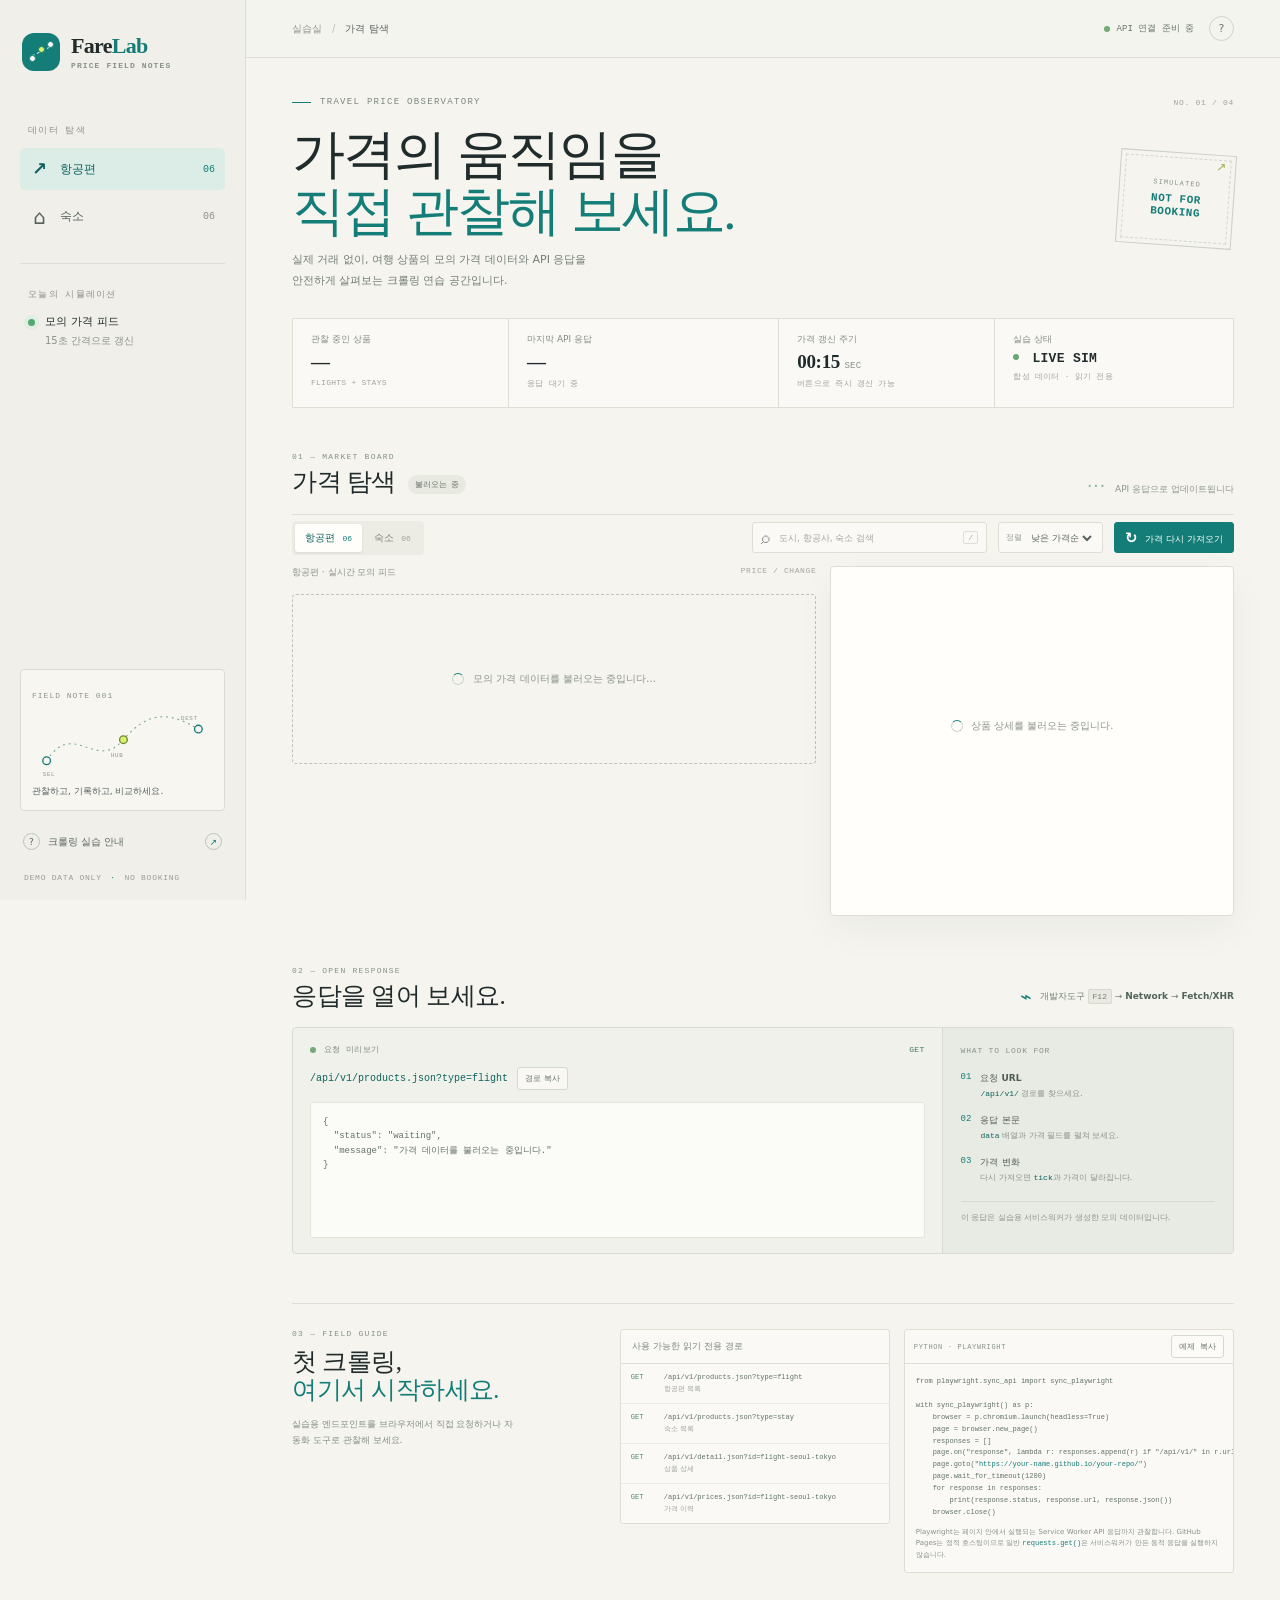
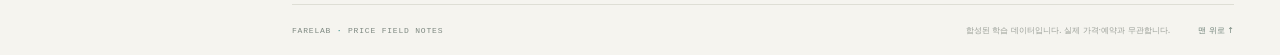
==== commit 84aad3b8: "Add files via upload" ====
--- a/index.html
+++ b/index.html
@@ -1,51 +1,167 @@
 <!doctype html>
 <html lang="ko">
-<head>
-<meta charset="utf-8"><meta name="viewport" content="width=device-width,initial-scale=1">
-<title>TripSignal | 여행 가격 모니터</title>
-<style>
-:root{--blue:#4263eb;--ink:#17233d;--muted:#78849a;--line:#e7ebf3;--bg:#f5f7fc}
-*{box-sizing:border-box}body{margin:0;background:var(--bg);font-family:Arial,"Noto Sans KR",sans-serif;color:var(--ink)}
-header{height:70px;background:#fff;border-bottom:1px solid var(--line);display:flex;align-items:center}.nav,main{width:min(1120px,calc(100% - 36px));margin:auto}.nav{display:flex;justify-content:space-between;align-items:center}.logo{font-size:21px;font-weight:850;letter-spacing:-.7px}.mark{display:inline-grid;place-items:center;width:36px;height:36px;background:var(--blue);color:white;border-radius:12px;margin-right:9px}.live{background:#eef2ff;color:#3f5fd7;padding:9px 12px;border-radius:99px;font-size:12px;font-weight:700}
-.hero{margin:30px 0 20px;padding:36px 38px;border-radius:24px;color:white;background:linear-gradient(115deg,#14213d,#2d478e 70%,#4263eb);position:relative;overflow:hidden}.hero:after{content:"";position:absolute;width:280px;height:280px;border:1px solid #ffffff30;border-radius:50%;right:65px;top:-140px;box-shadow:0 0 0 35px #ffffff09,0 0 0 70px #ffffff08}.eyebrow{font-size:11px;letter-spacing:2px;color:#c9d4ff;font-weight:bold;margin-bottom:12px}h1{font-size:clamp(30px,4vw,43px);line-height:1.2;letter-spacing:-1.7px;margin:0 0 12px}.hero p{color:#dce4ff;font-size:14px;line-height:1.7;margin:0}.hero-foot{margin-top:23px;font-size:12px;color:#e5eaff}.dot{display:inline-block;width:8px;height:8px;border-radius:50%;background:#5df0b0;margin-right:8px}
-.search{background:#fff;border:1px solid var(--line);border-radius:17px;padding:14px;display:grid;grid-template-columns:1.2fr 1fr 1fr auto;gap:10px}.field{padding:10px 12px;border:1px solid #edf0f6;border-radius:11px}.field small{display:block;color:#8792a6;font-size:11px;margin-bottom:6px}.field b{font-size:13px}.search button{background:var(--blue);border:0;color:#fff;border-radius:11px;padding:0 22px;font-weight:bold;cursor:pointer}
-.stats{display:grid;grid-template-columns:repeat(3,1fr);gap:13px;margin:18px 0 30px}.stat{background:#fff;border:1px solid var(--line);border-radius:15px;padding:17px 19px}.stat small{display:block;color:var(--muted);font-size:11px;margin-bottom:7px}.stat strong{font-size:21px}.heading{display:flex;justify-content:space-between;align-items:end;margin-bottom:15px}.heading h2{margin:0 0 5px;font-size:21px}.heading p{margin:0;color:var(--muted);font-size:12px}.updated{text-align:right;color:var(--muted);font-size:11px;line-height:1.8}.updated b{color:#36425a}.tabs{display:flex;gap:7px;margin-bottom:14px}.tab{border:1px solid #e1e6f0;background:white;color:#69758b;border-radius:99px;padding:9px 15px;font-weight:bold;font-size:12px;cursor:pointer}.tab.active{background:#192747;color:white;border-color:#192747}
-.cards{display:grid;grid-template-columns:repeat(3,minmax(0,1fr));gap:14px}.card{background:white;border:1px solid var(--line);border-radius:17px;padding:19px;transition:.2s}.card.changed{border-color:#8097ff;box-shadow:0 0 0 3px #4263eb10}.topline{display:flex;align-items:center;justify-content:space-between}.kind{font-size:11px;color:#778398}.icon{display:inline-grid;place-items:center;width:29px;height:29px;background:#f0f3ff;border-radius:9px;margin-right:7px}.badge{font-size:10px;font-weight:bold;background:#e9f8f0;color:#13835a;padding:6px 8px;border-radius:7px}.badge.up{background:#fff0e6;color:#b75a28}.name{font-size:17px;font-weight:800;margin:17px 0 5px}.detail{font-size:11px;color:#8a94a6}.price{font-size:28px;letter-spacing:-1px;font-weight:850;margin-top:17px;font-variant-numeric:tabular-nums}.price small{font-size:12px;color:#788397;letter-spacing:0}.spark{height:25px;display:flex;align-items:end;gap:3px;margin-top:9px}.spark i{display:block;flex:1;min-height:5px;background:#dce4ff;border-radius:3px 3px 0 0}.spark i:last-child{background:var(--blue)}.bottom{border-top:1px solid #f0f2f7;margin-top:14px;padding-top:11px;display:flex;justify-content:space-between;color:#8a94a6;font-size:11px}.delta.down{color:#13835a;font-weight:bold}.delta.up{color:#b75a28;font-weight:bold}.notice{font-size:11px;line-height:1.7;color:#7c879b;border:1px solid var(--line);background:#fbfcff;border-radius:12px;padding:14px 16px;margin:20px 0 35px}footer{text-align:center;padding:22px;background:white;border-top:1px solid var(--line);color:#8a94a6;font-size:11px}
-@media(max-width:760px){.search{grid-template-columns:1fr 1fr}.search button{min-height:46px}.cards{grid-template-columns:repeat(2,minmax(0,1fr))}.hero:after{right:-150px}}@media(max-width:520px){.hero{padding:27px 22px}.hero:after{display:none}.cards{grid-template-columns:1fr}.stats{gap:7px}.stat{padding:13px 10px}.stat strong{font-size:16px}.stat small{font-size:10px}.search{padding:10px}.nav,main{width:calc(100% - 28px)}}
-</style></head>
-<body>
-<header><div class="nav"><div class="logo"><span class="mark">✈</span>TripSignal</div><div class="live">● API 가격 갱신</div></div></header>
-<main>
-<section class="hero"><div class="eyebrow">TRAVEL PRICE TRACKER</div><h1>여행 가격 변동을<br>한눈에 확인하세요.</h1><p>항공권과 숙소의 시연용 가격을 비교하고<br>서버 응답에 담긴 가격 변화를 확인할 수 있어요.</p><div class="hero-foot"><span class="dot"></span><span id="status">서버 연결 중…</span>　·　12초마다 API 요청</div></section>
-<section class="search"><div class="field"><small>여행지</small><b>어디로 떠나시나요?</b></div><div class="field"><small>출발일</small><b>2026. 11. 12</b></div><div class="field"><small>도착일</small><b>2026. 11. 16</b></div><button id="searchBtn">가격 확인하기　⌕</button></section>
-<section class="stats"><div class="stat"><small>모니터링 항목</small><strong id="count">—</strong></div><div class="stat"><small>자동 요청 주기</small><strong>12초</strong></div><div class="stat"><small>가격 상태</small><strong id="market">불러오는 중</strong></div></section>
-<section><div class="heading"><div><h2>오늘의 여행 가격</h2><p>Network 탭에서 /api/prices 응답을 확인할 수 있습니다.</p></div><div class="updated">마지막 응답<br><b id="updated">불러오는 중…</b></div></div>
-<div class="tabs"><button class="tab active" data-filter="전체">전체 보기</button><button class="tab" data-filter="항공권">✈ 항공권</button><button class="tab" data-filter="호텔">▦ 호텔</button></div><div class="cards" id="cards"></div></section>
-<div class="notice">ⓘ 학습용 시연 데이터입니다. 실제 판매 가격이 아닙니다. 가격은 브라우저에서 임의로 바꾸는 대신 서버의 <b>/api/prices</b> 요청 응답에서 받아옵니다. Chrome 개발자 도구의 Network 탭에서 해당 요청과 JSON 응답을 확인하세요.</div>
-</main><footer>TripSignal · 학습용 가격 API 시연 사이트</footer>
-<script>
-const API_URL="/api/prices";
-let filter="전체",previous={};
-const won=n=>Math.round(n).toLocaleString("ko-KR");
-function render(data){
-const root=document.getElementById("cards");root.innerHTML="";let changed=0;
-document.getElementById("updated").textContent=new Date(data.updated_at*1000).toLocaleTimeString("ko-KR",{hour:"2-digit",minute:"2-digit",second:"2-digit"});
-document.getElementById("count").textContent=data.prices.length+"개";
-data.prices.forEach(p=>{const old=previous[p.id],delta=old==null?0:p.price-old;if(delta)changed++;previous[p.id]=p.price;if(filter!=="전체"&&p.kind!==filter)return;
-const dir=delta<0?"down":delta>0?"up":"",badge=old==null?"첫 조회":delta<0?"▼ 가격 하락":delta>0?"▲ 가격 상승":"가격 유지";
-const card=document.createElement("article");card.className="card"+(delta?" changed":"");
-const hist=[p.price-(delta||p.price*.02),p.price+(delta||p.price*.01),p.price];const min=Math.min(...hist),max=Math.max(...hist);
-const bars=hist.map(v=>`<i style="height:${max===min?45:18+(v-min)/(max-min)*72}%"></i>`).join("");
-card.innerHTML=`<div class="topline"><div class="kind"><span class="icon">${p.kind==="酒店"?"▦":p.kind==="호텔"?"▦":"✈"}</span>${p.kind}</div><span class="badge ${dir}">${badge}</span></div><div class="name">${p.name}</div><div class="detail">${p.detail}</div><div class="price">${won(p.price)} <small>원</small></div><div class="spark">${bars}</div><div class="bottom"><span>최근 가격 흐름</span><span class="delta ${dir}">${old==null?"초기 가격":(delta>0?"+":"")+won(delta)+"원"}</span></div>`;
-root.appendChild(card);
-});
-document.getElementById("market").textContent=changed?"가격 변동 감지":"정상 업데이트";
-}
-async function fetchPrices(){
-try{const res=await fetch(API_URL+"?t="+Date.now(),{cache:"no-store"});if(!res.ok)throw new Error("HTTP "+res.status);const data=await res.json();document.getElementById("status").textContent="서버 연결됨 · HTTP "+res.status;render(data);}
-catch(e){document.getElementById("status").textContent="서버 연결 실패 — start_server.bat 실행 여부를 확인하세요";document.getElementById("cards").innerHTML='<div class="card">서버가 실행 중이 아닙니다. ZIP의 <b>start_server.bat</b> 파일을 더블클릭한 뒤 http://127.0.0.1:8000 을 다시 여세요.</div>';}
-}
-document.querySelectorAll(".tab").forEach(b=>b.addEventListener("click",()=>{document.querySelectorAll(".tab").forEach(x=>x.classList.remove("active"));b.classList.add("active");filter=b.dataset.filter;fetchPrices()}));
-document.getElementById("searchBtn").addEventListener("click",()=>{fetchPrices();document.getElementById("cards").scrollIntoView({behavior:"smooth"});});
-fetchPrices();setInterval(fetchPrices,12000);
-</script></body></html>+  <head>
+    <meta charset="utf-8" />
+    <meta name="viewport" content="width=device-width, initial-scale=1" />
+    <meta name="theme-color" content="#f5f4ef" />
+    <meta name="description" content="항공편과 숙소의 모의 가격 변동을 보고 브라우저 Network 탭에서 JSON API를 연습하는 크롤링 실습실." />
+    <title>FareLab — 여행 가격 크롤링 실습실</title>
+    <link rel="icon" href="data:image/svg+xml,%3Csvg xmlns='http://www.w3.org/2000/svg' viewBox='0 0 40 40'%3E%3Crect width='40' height='40' rx='12' fill='%23147d78'/%3E%3Cpath d='M10 25h8l5-10h8' fill='none' stroke='white' stroke-width='2.4' stroke-linecap='round' stroke-dasharray='2 3'/%3E%3Ccircle cx='10' cy='25' r='3' fill='white'/%3E%3Ccircle cx='31' cy='15' r='3' fill='%23d8f36a'/%3E%3C/svg%3E" />
+    <link rel="stylesheet" href="styles.css" />
+    <script src="api-engine.js" defer></script>
+    <script src="app.js" defer></script>
+  </head>
+  <body>
+    <div class="app-shell">
+      <aside class="sidebar" aria-label="실습 메뉴">
+        <a class="brand" href="./" aria-label="FareLab 홈">
+          <span class="brand-mark" aria-hidden="true"><i></i><b></b><em></em></span>
+          <span class="brand-name">Fare<span>Lab</span><small>PRICE FIELD NOTES</small></span>
+        </a>
+
+        <div class="side-label">데이터 탐색</div>
+        <nav class="category-nav" aria-label="상품 종류">
+          <button class="nav-item is-active" data-type="flight" type="button">
+            <span class="nav-icon" aria-hidden="true">↗</span><span>항공편</span><span class="nav-count" id="flight-count">06</span>
+          </button>
+          <button class="nav-item" data-type="stay" type="button">
+            <span class="nav-icon nav-icon-bed" aria-hidden="true">⌂</span><span>숙소</span><span class="nav-count" id="stay-count">06</span>
+          </button>
+        </nav>
+
+        <div class="side-rule"></div>
+        <div class="side-label">오늘의 시뮬레이션</div>
+        <div class="side-note">
+          <span class="live-dot"></span>
+          <div><strong>모의 가격 피드</strong><small>15초 간격으로 갱신</small></div>
+        </div>
+        <div class="route-stamp" aria-hidden="true">
+          <span class="route-stamp-kicker">FIELD NOTE 001</span>
+          <svg viewBox="0 0 180 76" role="img" aria-label="점선 항공 노선 장식">
+            <path d="M11 56 C39 12, 62 68, 91 34 S143 8, 169 23" />
+            <circle cx="11" cy="56" r="4" /><circle cx="91" cy="34" r="4" /><circle cx="169" cy="23" r="4" />
+            <text x="7" y="72">SEL</text><text x="78" y="52">HUB</text><text x="151" y="14">DEST</text>
+          </svg>
+          <span class="route-stamp-caption">관찰하고, 기록하고, 비교하세요.</span>
+        </div>
+
+        <a class="side-help-link" href="#practice-guide"><span>?</span> 크롤링 실습 안내 <span class="side-arrow">↗</span></a>
+        <div class="sidebar-footer">DEMO DATA ONLY <span>·</span> NO BOOKING</div>
+      </aside>
+
+      <main class="main-content">
+        <header class="topbar">
+          <div class="breadcrumb"><span>실습실</span><span class="crumb-slash">/</span><strong>가격 탐색</strong></div>
+          <div class="topbar-right">
+            <span class="environment-badge"><i></i> <span id="api-mode-label">API 연결 준비 중</span></span>
+            <button class="icon-button" id="help-button" type="button" aria-label="실습 안내로 이동" title="실습 안내">?</button>
+          </div>
+        </header>
+
+        <div class="page-wrap">
+          <section class="page-intro" aria-labelledby="page-title">
+            <div class="eyebrow"><span class="eyebrow-line"></span> TRAVEL PRICE OBSERVATORY <span class="issue-number">NO. 01 / 04</span></div>
+            <div class="intro-row">
+              <div>
+                <h1 id="page-title">가격의 움직임을<br /><em>직접 관찰해 보세요.</em></h1>
+                <p class="intro-copy">실제 거래 없이, 여행 상품의 모의 가격 데이터와 API 응답을<br class="desktop-break" /> 안전하게 살펴보는 크롤링 연습 공간입니다.</p>
+              </div>
+              <div class="intro-stamp"><span>SIMULATED</span><strong>NOT FOR<br />BOOKING</strong><i>↗</i></div>
+            </div>
+          </section>
+
+          <section class="metric-strip" aria-label="데이터 요약">
+            <div class="metric"><span class="metric-label">관찰 중인 상품</span><strong id="metric-products">—</strong><span class="metric-foot">FLIGHTS + STAYS</span></div>
+            <div class="metric"><span class="metric-label">마지막 API 응답</span><strong id="metric-updated">—</strong><span class="metric-foot" id="metric-endpoint">응답 대기 중</span></div>
+            <div class="metric metric-note"><span class="metric-label">가격 갱신 주기</span><strong>00:15 <small>SEC</small></strong><span class="metric-foot">버튼으로 즉시 갱신 가능</span></div>
+            <div class="metric metric-signal"><span class="metric-label">실습 상태</span><strong><i></i> LIVE SIM</strong><span class="metric-foot">합성 데이터 · 읽기 전용</span></div>
+          </section>
+
+          <section class="explorer-section" aria-labelledby="explorer-title">
+            <div class="section-heading">
+              <div><div class="section-kicker">01 — MARKET BOARD</div><h2 id="explorer-title">가격 탐색 <span id="result-count" class="result-count">불러오는 중</span></h2></div>
+              <div class="section-heading-note"><span class="tiny-route" aria-hidden="true">···</span> API 응답으로 업데이트됩니다</div>
+            </div>
+
+            <div class="explorer-toolbar">
+              <div class="type-switch" role="tablist" aria-label="상품 유형 선택">
+                <button class="type-tab is-active" role="tab" aria-selected="true" data-type="flight" type="button">항공편 <span>06</span></button>
+                <button class="type-tab" role="tab" aria-selected="false" data-type="stay" type="button">숙소 <span>06</span></button>
+              </div>
+              <label class="search-box"><span aria-hidden="true">⌕</span><input id="search-input" type="search" placeholder="도시, 항공사, 숙소 검색" autocomplete="off" /><kbd>/</kbd></label>
+              <label class="sort-control"><span>정렬</span><select id="sort-select" aria-label="상품 정렬"><option value="price-asc">낮은 가격순</option><option value="price-desc">높은 가격순</option><option value="change-desc">변동폭순</option></select></label>
+              <button id="refresh-button" class="refresh-button" type="button"><span aria-hidden="true">↻</span> 가격 다시 가져오기</button>
+            </div>
+
+            <div class="market-grid">
+              <section class="product-column" aria-label="여행 상품 목록">
+                <div class="list-meta"><span id="list-caption">항공편 · 실시간 모의 피드</span><span class="list-sort-label">PRICE / CHANGE</span></div>
+                <div id="product-list" class="product-list" aria-live="polite"><div class="loading-state"><span class="spinner"></span> 모의 가격 데이터를 불러오는 중입니다…</div></div>
+                <div id="empty-state" class="empty-state" hidden>검색 조건에 맞는 상품이 없습니다.</div>
+              </section>
+
+              <aside id="detail-panel" class="detail-panel" aria-label="선택한 상품의 상세 가격">
+                <div class="detail-loading"><span class="spinner"></span> 상품 상세를 불러오는 중입니다.</div>
+              </aside>
+            </div>
+          </section>
+
+          <section class="api-section" aria-labelledby="api-title">
+            <div class="section-heading api-heading">
+              <div><div class="section-kicker">02 — OPEN RESPONSE</div><h2 id="api-title">응답을 열어 보세요.</h2></div>
+              <div class="network-hint"><span class="network-spark">⌁</span><span>개발자도구 <kbd>F12</kbd> → <b>Network</b> → <b>Fetch/XHR</b></span></div>
+            </div>
+            <div class="api-console">
+              <div class="api-console-main">
+                <div class="console-topline"><span class="console-dot"></span><span>요청 미리보기</span><span class="console-request-method">GET</span></div>
+                <div class="endpoint-row"><code id="api-endpoint">/api/v1/products.json?type=flight</code><button id="copy-endpoint" class="copy-button" type="button">경로 복사</button></div>
+                <pre id="api-response" class="response-preview" aria-label="가장 최근 API JSON 응답"><code>{
+  "status": "waiting",
+  "message": "가격 데이터를 불러오는 중입니다."
+}</code></pre>
+              </div>
+              <div class="api-console-aside">
+                <div class="api-aside-kicker">WHAT TO LOOK FOR</div>
+                <ol class="look-list"><li><span>01</span><div><b>요청 URL</b><small><code>/api/v1/</code> 경로를 찾으세요.</small></div></li><li><span>02</span><div><b>응답 본문</b><small><code>data</code> 배열과 가격 필드를 펼쳐 보세요.</small></div></li><li><span>03</span><div><b>가격 변화</b><small>다시 가져오면 <code>tick</code>과 가격이 달라집니다.</small></div></li></ol>
+                <div class="response-disclaimer">이 응답은 실습용 서비스워커가 생성한 모의 데이터입니다.</div>
+              </div>
+            </div>
+          </section>
+
+          <section id="practice-guide" class="guide-section" aria-labelledby="guide-title">
+            <div class="guide-title-block"><div class="section-kicker">03 — FIELD GUIDE</div><h2 id="guide-title">첫 크롤링,<br /><em>여기서 시작하세요.</em></h2><p>실습용 엔드포인트를 브라우저에서 직접 요청하거나 자동화 도구로 관찰해 보세요.</p></div>
+            <div class="guide-content">
+              <div class="endpoint-reference">
+                <div class="reference-title">사용 가능한 읽기 전용 경로</div>
+                <div class="endpoint-item"><span>GET</span><code>/api/v1/products.json?type=flight</code><small>항공편 목록</small></div>
+                <div class="endpoint-item"><span>GET</span><code>/api/v1/products.json?type=stay</code><small>숙소 목록</small></div>
+                <div class="endpoint-item"><span>GET</span><code>/api/v1/detail.json?id=flight-seoul-tokyo</code><small>상품 상세</small></div>
+                <div class="endpoint-item"><span>GET</span><code>/api/v1/prices.json?id=flight-seoul-tokyo</code><small>가격 이력</small></div>
+              </div>
+                <div class="code-example">
+                <div class="code-example-head"><span>PYTHON · PLAYWRIGHT</span><button id="copy-code" class="copy-button" type="button">예제 복사</button></div>
+                <pre><code>from playwright.sync_api import sync_playwright
+
+with sync_playwright() as p:
+    browser = p.chromium.launch(headless=True)
+    page = browser.new_page()
+    responses = []
+    page.on("response", lambda r: responses.append(r) if "/api/v1/" in r.url else None)
+    page.goto("<span id="site-url-placeholder">https://your-name.github.io/your-repo/</span>")
+    page.wait_for_timeout(1200)
+    for response in responses:
+        print(response.status, response.url, response.json())
+    browser.close()</code></pre>
+                <p>Playwright는 페이지 안에서 실행되는 Service Worker API 응답까지 관찰합니다. GitHub Pages는 정적 호스팅이므로 일반 <code>requests.get()</code>은 서비스워커가 만든 동적 응답을 실행하지 않습니다.</p>
+              </div>
+            </div>
+          </section>
+
+          <footer class="page-footer"><span>FARELAB <i>·</i> PRICE FIELD NOTES</span><span>합성된 학습 데이터입니다. 실제 가격·예약과 무관합니다.</span><a href="#page-title">맨 위로 ↑</a></footer>
+        </div>
+      </main>
+    </div>
+    <div id="toast" class="toast" role="status" aria-live="polite"></div>
+    <noscript><div class="noscript">FareLab 실습실을 사용하려면 브라우저에서 JavaScript를 활성화해 주세요.</div></noscript>
+  </body>
+</html>
--- a/styles.css
+++ b/styles.css
@@ -0,0 +1,71 @@
+:root {
+  color-scheme: light;
+  --paper: #f5f4ef;
+  --paper-deep: #eceae2;
+  --white: #fffefa;
+  --ink: #202b2b;
+  --ink-soft: #53605e;
+  --muted: #89908a;
+  --line: #deded5;
+  --line-dark: #bfc4bb;
+  --teal: #147d78;
+  --teal-deep: #0d625e;
+  --teal-pale: #dcece7;
+  --lime: #d8f36a;
+  --coral: #c95e4a;
+  --coral-pale: #f6e2dc;
+  --green: #347a5b;
+  --green-pale: #e2eee4;
+  --shadow: 0 14px 40px rgba(32, 43, 43, .045);
+  font-family: system-ui, -apple-system, BlinkMacSystemFont, "Segoe UI", sans-serif;
+  font-synthesis: none;
+  text-rendering: optimizeLegibility;
+}
+* { box-sizing: border-box; }
+html { scroll-behavior: smooth; }
+body { margin: 0; min-width: 320px; background: var(--paper); color: var(--ink); }
+button, input, select { font: inherit; }
+button { color: inherit; }
+a { color: inherit; text-decoration: none; }
+kbd, code, pre, .metric-foot, .eyebrow, .side-label, .section-kicker, .api-aside-kicker, .endpoint-item > span, .console-request-method { font-family: ui-monospace, SFMono-Regular, Menlo, Consolas, monospace; }
+.app-shell { min-height: 100vh; }
+.sidebar { width: 246px; position: fixed; inset: 0 auto 0 0; z-index: 10; padding: 30px 20px 18px; display: flex; flex-direction: column; background: #f0efe9; border-right: 1px solid var(--line); }
+.brand { display: flex; align-items: center; gap: 11px; margin: 3px 0 53px 2px; width: fit-content; }
+.brand-mark { width: 38px; height: 38px; position: relative; display: block; border-radius: 12px; background: var(--teal); }
+.brand-mark::before { content: ""; position: absolute; left: 9px; right: 9px; top: 18px; height: 1px; border-top: 1.5px dashed rgba(255,255,255,.88); transform: rotate(-26deg); }
+.brand-mark i, .brand-mark b, .brand-mark em { position: absolute; width: 7px; height: 7px; border-radius: 100%; background: white; border: 1.5px solid var(--teal); }
+.brand-mark i { left: 7px; bottom: 9px; }.brand-mark b { left: 16px; top: 13px; background: var(--lime); }.brand-mark em { right: 6px; top: 8px; }
+.brand-name { font-family: Georgia, "Times New Roman", serif; font-size: 22px; letter-spacing: -.7px; line-height: 1; font-weight: 700; }
+.brand-name > span { color: var(--teal); }.brand-name small { display: block; padding-top: 5px; font-family: ui-monospace, monospace; font-weight: 600; font-size: 8px; letter-spacing: 1.1px; color: var(--muted); }
+.side-label { margin: 0 0 11px 8px; color: #8c9189; font-size: 9px; letter-spacing: 1.25px; text-transform: uppercase; }
+.category-nav { display: grid; gap: 5px; }
+.nav-item { width: 100%; height: 42px; border: 0; background: transparent; border-radius: 5px; text-align: left; display: flex; align-items: center; gap: 11px; padding: 0 10px; color: #57615e; font-size: 12px; cursor: pointer; transition: background .15s, color .15s; }
+.nav-item:hover { background: rgba(20,125,120,.065); }.nav-item.is-active { background: var(--teal-pale); color: var(--teal-deep); font-weight: 680; }
+.nav-icon { display: inline-grid; width: 19px; height: 19px; place-items: center; font-size: 18px; line-height: 1; }.nav-icon-bed { font-size: 20px; }
+.nav-count { margin-left: auto; color: #8b938d; font: 10px ui-monospace, monospace; }.nav-item.is-active .nav-count { color: var(--teal); }
+.side-rule { height: 1px; background: var(--line); margin: 26px 0 24px; }
+.side-note { display: flex; align-items: flex-start; gap: 10px; margin: 2px 8px 0; }.live-dot { width: 7px; height: 7px; margin-top: 5px; border-radius: 50%; background: #57a770; box-shadow: 0 0 0 4px #e0efe1; animation: pulse 2.4s infinite; }
+.side-note strong, .side-note small { display: block; }.side-note strong { font-size: 11px; font-weight: 650; }.side-note small { margin-top: 5px; font-size: 10px; color: var(--muted); }
+.route-stamp { margin: auto 0 22px; padding: 13px 11px 12px; border: 1px solid #dadbd2; border-radius: 4px; background: rgba(255,254,250,.42); }.route-stamp-kicker { color: #8c938d; font: 8px ui-monospace, monospace; letter-spacing: 1px; }.route-stamp svg { width: 100%; height: 73px; overflow: visible; margin: 5px 0 1px; }.route-stamp path { fill: none; stroke: #7fa9a0; stroke-width: 1.2; stroke-dasharray: 2 4; }.route-stamp circle { fill: var(--paper); stroke: var(--teal); stroke-width: 1.4; }.route-stamp circle:nth-of-type(2) { fill: var(--lime); stroke: #718437; }.route-stamp text { font: 6px ui-monospace, monospace; fill: #8e938b; letter-spacing: .7px; }.route-stamp-caption { display: block; color: var(--ink-soft); font-size: 9px; }
+.side-help-link { display: flex; align-items: center; gap: 8px; margin: 0 3px 23px; color: #5d6965; font-size: 10px; }.side-help-link > span { width: 17px; height: 17px; display: grid; place-items: center; border: 1px solid #bbc3bd; border-radius: 50%; font-size: 9px; }.side-arrow { margin-left: auto; font-size: 14px; color: var(--teal); }
+.sidebar-footer { color: #9a9d96; font: 8px ui-monospace, monospace; letter-spacing: .75px; padding-left: 4px; }.sidebar-footer span { color: var(--teal); margin: 0 3px; }
+.main-content { min-height: 100vh; margin-left: 246px; }
+.topbar { height: 58px; display: flex; align-items: center; justify-content: space-between; padding: 0 46px; border-bottom: 1px solid var(--line); background: rgba(245,244,239,.82); }.breadcrumb { display: flex; align-items: center; gap: 10px; color: #92978f; font-size: 10px; }.crumb-slash { color: #bdc0b8; }.breadcrumb strong { color: #59635f; font-weight: 600; }.topbar-right { display: flex; align-items: center; gap: 15px; }.environment-badge { display: inline-flex; align-items: center; gap: 7px; color: #69736c; font: 9px ui-monospace, monospace; }.environment-badge i { width: 6px; height: 6px; background: #72ab73; border-radius: 50%; }.icon-button { width: 25px; height: 25px; padding: 0; border-radius: 50%; border: 1px solid #d0d3ca; background: transparent; color: #717a73; font-size: 11px; cursor: pointer; }.icon-button:hover { border-color: var(--teal); color: var(--teal); }
+.page-wrap { max-width: 1420px; padding: 39px 46px 0; margin: 0 auto; }
+.page-intro { padding-bottom: 27px; }.eyebrow { color: #7c8680; font-size: 9px; letter-spacing: 1.3px; display: flex; align-items: center; gap: 9px; }.eyebrow-line { width: 19px; height: 1px; background: var(--teal); }.issue-number { margin-left: auto; color: #a1a49c; font-size: 8px; letter-spacing: .7px; }
+.intro-row { display: flex; justify-content: space-between; align-items: center; gap: 24px; }.intro-row h1 { margin: 19px 0 11px; font-family: Georgia, "Times New Roman", serif; font-size: clamp(34px, 4.2vw, 53px); letter-spacing: -1.8px; line-height: 1.07; font-weight: 500; }.intro-row h1 em, .guide-title-block h2 em { color: var(--teal); font-style: italic; }.intro-copy { color: #737d76; margin: 0; font-size: 11px; line-height: 1.85; }.intro-stamp { position: relative; flex: 0 0 116px; height: 94px; transform: rotate(4deg); border: 1px solid #cbd0c5; display: flex; flex-direction: column; justify-content: center; align-items: center; color: #879089; }.intro-stamp::before { content: ""; position: absolute; inset: 4px; border: 1px dashed #d4d7ce; }.intro-stamp > span { font: 7px ui-monospace, monospace; letter-spacing: 1.1px; }.intro-stamp strong { margin-top: 6px; text-align: center; color: var(--teal); font: 700 11px/1.18 ui-monospace, monospace; letter-spacing: .55px; }.intro-stamp i { position: absolute; right: 9px; top: 4px; color: #9cb04d; font-style: normal; font-size: 12px; }
+.metric-strip { display: grid; grid-template-columns: 1fr 1.25fr 1fr 1.1fr; border: 1px solid var(--line); background: rgba(255,254,250,.62); margin: 0 0 44px; }.metric { min-height: 88px; padding: 14px 18px 11px; border-right: 1px solid var(--line); display: flex; flex-direction: column; align-items: flex-start; }.metric:last-child { border-right: 0; }.metric-label { color: #828a83; font-size: 9px; }.metric > strong { margin-top: 5px; color: var(--ink); font: 600 19px Georgia, "Times New Roman", serif; letter-spacing: -.3px; }.metric > strong small { font: 9px ui-monospace, monospace; color: #888e86; letter-spacing: .2px; }.metric-foot { margin-top: 5px; color: #a0a49d; font-size: 8px; letter-spacing: .25px; }.metric-signal > strong { font-family: ui-monospace, monospace; font-size: 13px; letter-spacing: .3px; }.metric-signal > strong i { display: inline-block; width: 6px; height: 6px; border-radius: 50%; background: #6ca571; vertical-align: 2px; margin-right: 5px; }
+.section-heading { display: flex; justify-content: space-between; align-items: end; gap: 18px; margin-bottom: 18px; }.section-kicker { color: #85908a; font-size: 8px; letter-spacing: 1.25px; }.section-heading h2 { margin: 7px 0 0; font: 500 25px/1.1 Georgia, "Times New Roman", serif; letter-spacing: -.5px; }.result-count { display: inline-block; margin-left: 6px; vertical-align: 3px; padding: 4px 7px; border-radius: 10px; background: #e8e9e1; color: #68726b; font: 8px ui-monospace, monospace; letter-spacing: 0; }.section-heading-note { color: #8e968e; font-size: 9px; }.tiny-route { margin-right: 6px; color: #8ab0a5; font-size: 17px; letter-spacing: 1px; }
+.explorer-toolbar { min-height: 47px; display: flex; align-items: center; gap: 11px; padding: 6px 0 11px; border-top: 1px solid var(--line); }.type-switch { display: flex; align-items: center; gap: 2px; padding: 3px; background: #ecebe4; border-radius: 4px; }.type-tab { border: 0; border-radius: 3px; background: transparent; color: #7c857d; padding: 7px 10px; font-size: 10px; cursor: pointer; }.type-tab span { margin-left: 4px; font: 8px ui-monospace, monospace; color: #a1a59d; }.type-tab.is-active { color: var(--teal-deep); background: var(--white); box-shadow: 0 1px 3px rgba(32,43,43,.08); font-weight: 650; }.type-tab.is-active span { color: var(--teal); }.search-box { margin-left: auto; height: 31px; width: min(235px, 22vw); display: flex; align-items: center; gap: 7px; border: 1px solid var(--line); border-radius: 3px; background: rgba(255,254,250,.62); padding: 0 8px; color: #89908a; }.search-box > span { font-size: 17px; line-height: 1; }.search-box input { width: 100%; min-width: 0; border: 0; outline: none; background: transparent; color: var(--ink); font-size: 9px; }.search-box input::placeholder { color: #a0a49d; }.search-box kbd { border: 1px solid #dedfd7; border-radius: 2px; padding: 1px 4px; color: #a0a49d; font-size: 8px; }.sort-control { height: 31px; display: flex; align-items: center; gap: 5px; border: 1px solid var(--line); background: rgba(255,254,250,.62); border-radius: 3px; padding: 0 7px; color: #9a9f98; font-size: 8px; }.sort-control select { max-width: 100px; border: 0; outline: none; background: transparent; color: #59635f; font-size: 9px; cursor: pointer; }.refresh-button { height: 31px; flex: 0 0 auto; border: 1px solid var(--teal); border-radius: 3px; background: var(--teal); color: white; padding: 0 10px; font-size: 9px; font-weight: 620; cursor: pointer; transition: background .15s, transform .15s; }.refresh-button:hover { background: var(--teal-deep); }.refresh-button:active { transform: translateY(1px); }.refresh-button span { margin-right: 4px; font-size: 15px; vertical-align: -1px; }
+.market-grid { display: grid; grid-template-columns: minmax(0, 1.13fr) minmax(285px, .87fr); gap: 14px; align-items: start; }.product-column { min-width: 0; }.list-meta { height: 28px; display: flex; justify-content: space-between; align-items: flex-start; color: #8b928a; font-size: 9px; }.list-sort-label { color: #a3a69e; font: 8px ui-monospace, monospace; letter-spacing: .6px; }.product-list { display: grid; gap: 7px; }.product-card { position: relative; width: 100%; min-height: 96px; border: 1px solid var(--line); border-radius: 4px; background: rgba(255,254,250,.66); padding: 13px 14px 12px; display: grid; grid-template-columns: minmax(0,1fr) auto; column-gap: 10px; text-align: left; cursor: pointer; transition: border .14s, background .14s, box-shadow .14s, transform .14s; }.product-card:hover { background: var(--white); border-color: #b9c8be; transform: translateY(-1px); }.product-card.is-selected { border-color: #7eafa4; background: #fffefa; box-shadow: inset 3px 0 0 var(--teal), var(--shadow); }.card-main { min-width: 0; }.card-overline { display: flex; align-items: center; gap: 7px; margin-bottom: 8px; }.product-type-label { color: var(--teal); font: 8px ui-monospace, monospace; letter-spacing: .65px; text-transform: uppercase; }.card-ref { color: #afb2aa; font: 8px ui-monospace, monospace; }.card-route { display: flex; align-items: center; gap: 8px; min-width: 0; }.route-origin, .route-destination { display: grid; gap: 2px; }.route-origin strong, .route-destination strong { font: 600 15px Georgia, "Times New Roman", serif; letter-spacing: -.2px; white-space: nowrap; }.route-origin small, .route-destination small { color: #898f88; font-size: 8px; white-space: nowrap; overflow: hidden; text-overflow: ellipsis; }.route-line { position: relative; width: 49px; height: 10px; flex: 0 0 auto; }.route-line::before { content: ""; position: absolute; top: 5px; left: 2px; right: 3px; height: 1px; border-top: 1px dashed #a5b6ae; }.route-line::after { content: "›"; position: absolute; right: 0; top: -4px; color: var(--teal); font-size: 14px; }.card-meta { display: flex; flex-wrap: wrap; gap: 5px 10px; margin-top: 9px; color: #858e87; font-size: 8px; }.card-meta span::before { content: "·"; color: #7a9c8b; margin-right: 4px; }.card-price { display: flex; flex-direction: column; align-items: flex-end; justify-content: center; }.card-price strong { white-space: nowrap; font: 600 17px Georgia, "Times New Roman", serif; letter-spacing: -.4px; }.card-price small { margin-top: 6px; white-space: nowrap; padding: 3px 5px; border-radius: 2px; font: 8px ui-monospace, monospace; }.change-down { color: var(--green); background: var(--green-pale); }.change-up { color: var(--coral); background: var(--coral-pale); }.change-flat { color: #777f78; background: #ecece5; }.stay-stars { color: #ad8750; font-size: 9px; letter-spacing: 1px; }.stay-place { min-width: 0; }.stay-place strong { display: block; max-width: 260px; white-space: nowrap; overflow: hidden; text-overflow: ellipsis; font: 600 15px Georgia, "Times New Roman", serif; }.stay-place small { display: block; margin-top: 2px; color: #8a928a; font-size: 8px; }.loading-state, .empty-state { min-height: 170px; display: flex; justify-content: center; align-items: center; gap: 9px; border: 1px dashed var(--line-dark); border-radius: 4px; color: #8b938b; font-size: 10px; }.empty-state[hidden] { display: none; }.spinner { width: 12px; height: 12px; border: 1.5px solid #cdd6d0; border-top-color: var(--teal); border-radius: 50%; animation: spin .8s linear infinite; }
+.detail-panel { min-height: 350px; border: 1px solid var(--line); border-radius: 4px; background: var(--white); padding: 17px 17px 15px; box-shadow: var(--shadow); }.detail-loading { min-height: 285px; display: flex; justify-content: center; align-items: center; gap: 8px; color: #8d948e; font-size: 10px; }.detail-head { display: flex; align-items: flex-start; justify-content: space-between; gap: 10px; }.detail-kicker { color: #89928a; font: 8px ui-monospace, monospace; letter-spacing: 1px; }.detail-title { margin: 7px 0 4px; font: 500 21px/1.13 Georgia, "Times New Roman", serif; letter-spacing: -.6px; }.detail-subtitle { color: #848d86; font-size: 9px; }.detail-code { border: 1px solid #e2e4dc; border-radius: 2px; padding: 4px 5px; color: #89908a; font: 8px ui-monospace, monospace; }.detail-price-row { display: flex; align-items: end; justify-content: space-between; gap: 10px; margin-top: 22px; }.detail-price-label { color: #858e87; font-size: 9px; }.detail-price { display: block; margin-top: 4px; font: 500 28px Georgia, "Times New Roman", serif; letter-spacing: -1px; }.detail-change { margin-bottom: 3px; padding: 4px 6px; border-radius: 2px; font: 9px ui-monospace, monospace; }.chart-wrap { margin-top: 13px; border-top: 1px solid #eeeee8; padding-top: 10px; }.chart-heading { display: flex; justify-content: space-between; align-items: center; color: #878f88; font-size: 8px; }.chart-heading strong { color: #5b6962; font: 8px ui-monospace, monospace; }.price-chart { width: 100%; height: 95px; margin: 8px 0 1px; overflow: visible; }.chart-gridline { stroke: #e9ebe5; stroke-width: .8; stroke-dasharray: 2 4; }.chart-area { fill: url(#areaFade); }.chart-line { fill: none; stroke: var(--teal); stroke-width: 1.8; stroke-linecap: round; stroke-linejoin: round; }.chart-point { fill: var(--white); stroke: var(--teal); stroke-width: 1.5; }.chart-footer { display: flex; justify-content: space-between; color: #a0a49c; font: 7px ui-monospace, monospace; }.detail-facts { display: grid; grid-template-columns: 1fr 1fr; gap: 8px 11px; margin-top: 14px; padding-top: 12px; border-top: 1px solid #eeeee8; }.detail-fact span { display: block; color: #9a9f97; font-size: 8px; }.detail-fact strong { display: block; margin-top: 3px; color: #505d57; font-size: 9px; font-weight: 550; }.detail-last-update { margin-top: 11px; display: flex; justify-content: space-between; color: #a1a69f; font: 7px ui-monospace, monospace; }
+.api-section { margin-top: 50px; }.api-heading { align-items: end; }.network-hint { display: flex; align-items: center; gap: 8px; margin-bottom: 2px; color: #768078; font-size: 9px; }.network-spark { color: var(--teal); font-size: 19px; }.network-hint kbd { background: #e9e9e2; border: 1px solid #d7d9d1; border-radius: 2px; padding: 2px 4px; font-size: 8px; }.network-hint b { color: #53625a; font-weight: 650; }.api-console { display: grid; grid-template-columns: 1.38fr .62fr; border: 1px solid #d7dbd2; border-radius: 4px; background: #f0f1eb; overflow: hidden; }.api-console-main { min-width: 0; padding: 16px 17px 15px; }.console-topline { display: flex; align-items: center; gap: 8px; color: #7c8780; font: 8px ui-monospace, monospace; letter-spacing: .35px; }.console-dot { width: 6px; height: 6px; background: #72a87a; border-radius: 50%; }.console-request-method { margin-left: auto; color: #417b62; font-size: 8px; }.endpoint-row { display: flex; align-items: center; gap: 9px; margin-top: 12px; }.endpoint-row code { color: var(--teal-deep); font-size: 10px; overflow: hidden; text-overflow: ellipsis; white-space: nowrap; }.copy-button { flex: 0 0 auto; border: 1px solid #d3d9d0; border-radius: 3px; background: rgba(255,254,250,.62); padding: 5px 7px; color: #68736c; font-size: 8px; cursor: pointer; }.copy-button:hover { border-color: var(--teal); color: var(--teal); }.response-preview { max-height: 196px; min-height: 136px; overflow: auto; margin: 12px 0 0; padding: 12px; border: 1px solid #e3e5dd; border-radius: 3px; background: #fbfbf7; color: #65726b; font: 9px/1.6 ui-monospace, monospace; white-space: pre-wrap; word-break: break-word; }.api-console-aside { padding: 18px 18px 14px; background: #e8ebe3; border-left: 1px solid #d7dbd2; }.api-aside-kicker { color: #89938b; font-size: 8px; letter-spacing: .8px; }.look-list { display: grid; gap: 14px; margin: 17px 0 17px; padding: 0; list-style: none; }.look-list li { display: flex; gap: 9px; }.look-list li > span { color: var(--teal); font: 9px ui-monospace, monospace; }.look-list b, .look-list small { display: block; }.look-list b { color: #4f5b55; font-size: 9px; font-weight: 620; }.look-list small { margin-top: 3px; color: #8a928a; font-size: 8px; line-height: 1.5; }.look-list code { color: var(--teal-deep); font-size: 8px; }.response-disclaimer { padding-top: 10px; border-top: 1px solid #d7dcd2; color: #8d958d; font-size: 8px; line-height: 1.5; }
+.guide-section { display: grid; grid-template-columns: .65fr 1.35fr; gap: 32px; margin-top: 49px; padding: 25px 0 31px; border-top: 1px solid var(--line); }.guide-title-block h2 { margin: 10px 0 12px; font: 500 25px/1.12 Georgia, "Times New Roman", serif; letter-spacing: -.5px; }.guide-title-block p { max-width: 230px; margin: 0; color: #838c85; font-size: 9px; line-height: 1.8; }.guide-content { display: grid; grid-template-columns: .9fr 1.1fr; gap: 14px; align-items: start; }.endpoint-reference, .code-example { border: 1px solid var(--line); border-radius: 3px; background: rgba(255,254,250,.56); }.reference-title { padding: 10px 11px; border-bottom: 1px solid var(--line); color: #79847d; font-size: 9px; font-weight: 620; }.endpoint-item { display: grid; grid-template-columns: 27px minmax(0,1fr); column-gap: 6px; align-items: center; padding: 9px 10px; border-bottom: 1px solid #ebebe5; }.endpoint-item:last-child { border-bottom: 0; }.endpoint-item > span { color: #4d876d; font-size: 7px; }.endpoint-item > code { overflow: hidden; text-overflow: ellipsis; white-space: nowrap; color: #61726a; font-size: 7px; }.endpoint-item > small { grid-column: 2; margin-top: 3px; color: #a0a49d; font-size: 7px; }.code-example { min-width: 0; overflow: hidden; }.code-example-head { height: 34px; display: flex; align-items: center; justify-content: space-between; padding: 0 9px; border-bottom: 1px solid var(--line); color: #88918a; font: 7px ui-monospace, monospace; letter-spacing: .65px; }.code-example pre { overflow: auto; margin: 0; padding: 12px 11px 8px; color: #62716a; font-size: 7px; line-height: 1.7; }.code-example pre span { color: var(--teal); }.code-example p { margin: 0; padding: 0 11px 11px; color: #899189; font-size: 7px; line-height: 1.65; }.code-example p code { color: var(--teal); font-size: 7px; }
+.page-footer { min-height: 51px; border-top: 1px solid var(--line); display: flex; align-items: center; gap: 20px; color: #9a9f98; font-size: 8px; }.page-footer > span:first-child { font: 8px ui-monospace, monospace; letter-spacing: .8px; color: #7e8981; }.page-footer i { color: var(--teal); font-style: normal; }.page-footer > span:nth-child(2) { margin-left: auto; }.page-footer a { margin-left: 8px; color: #71837a; }.page-footer a:hover { color: var(--teal); }
+.toast { position: fixed; z-index: 40; right: 23px; bottom: 21px; max-width: min(360px, calc(100vw - 32px)); padding: 11px 14px; border: 1px solid #cbd7cf; border-radius: 4px; background: var(--white); box-shadow: 0 8px 25px rgba(32,43,43,.1); color: #53645a; font-size: 10px; opacity: 0; transform: translateY(8px); pointer-events: none; transition: opacity .18s, transform .18s; }.toast.is-visible { opacity: 1; transform: translateY(0); }.noscript { position: fixed; inset: auto 10px 10px; z-index: 50; background: #fff3c5; padding: 12px; font-size: 12px; }
+@keyframes spin { to { transform: rotate(360deg); } } @keyframes pulse { 50% { box-shadow: 0 0 0 6px rgba(87,167,112,.08); } }
+@media (min-width: 1500px) { .page-wrap { padding-left: 58px; padding-right: 58px; }.topbar { padding-left: 58px; padding-right: 58px; } }
+@media (max-width: 1180px) { .sidebar { width: 215px; padding-left: 16px; padding-right: 16px; }.main-content { margin-left: 215px; }.page-wrap { padding-left: 30px; padding-right: 30px; }.topbar { padding-left: 30px; padding-right: 30px; }.explorer-toolbar { flex-wrap: wrap; }.search-box { width: min(230px, 28vw); }.market-grid { grid-template-columns: minmax(0, 1fr) minmax(260px, .9fr); }.guide-section { grid-template-columns: .5fr 1.5fr; gap: 18px; } }
+@media (max-width: 900px) { .sidebar { width: 72px; padding: 18px 10px 13px; align-items: center; }.brand { margin: 3px 0 35px; }.brand-name, .side-label, .nav-item > span:not(.nav-icon), .side-rule, .side-note, .route-stamp, .side-help-link, .sidebar-footer { display: none; }.brand-mark { width: 38px; height: 38px; }.category-nav { width: 100%; }.nav-item { height: 42px; justify-content: center; padding: 0; }.nav-icon { font-size: 19px; }.main-content { margin-left: 72px; }.topbar { height: 52px; }.page-wrap { padding-top: 30px; }.metric-strip { grid-template-columns: repeat(2,1fr); }.metric:nth-child(2) { border-right: 0; }.metric:nth-child(-n+2) { border-bottom: 1px solid var(--line); }.market-grid { grid-template-columns: 1fr; }.detail-panel { min-height: 0; }.detail-loading { min-height: 120px; }.guide-section { grid-template-columns: 1fr; }.guide-title-block p { max-width: 440px; }.guide-content { grid-template-columns: 1fr 1fr; } }
+@media (max-width: 620px) { .sidebar { width: 56px; padding: 15px 6px 12px; }.brand { margin-bottom: 27px; }.brand-mark { width: 34px; height: 34px; border-radius: 10px; }.main-content { margin-left: 56px; }.topbar { padding: 0 14px; }.environment-badge { font-size: 8px; }.topbar-right { gap: 8px; }.page-wrap { padding: 24px 14px 0; }.page-intro { padding-bottom: 22px; }.intro-row { align-items: flex-start; }.intro-row h1 { margin-top: 16px; font-size: clamp(30px, 9vw, 42px); }.intro-copy { max-width: 340px; font-size: 10px; }.intro-stamp { flex-basis: 72px; height: 66px; margin-top: 23px; }.intro-stamp > span { font-size: 6px; }.intro-stamp strong { font-size: 8px; }.intro-stamp i { font-size: 9px; }.desktop-break { display: none; }.metric-strip { margin-bottom: 34px; }.metric { min-height: 76px; padding: 11px 10px 9px; }.metric-label { font-size: 8px; }.metric > strong { font-size: 16px; }.metric-foot { font-size: 7px; }.section-heading h2 { font-size: 22px; }.section-heading-note { display: none; }.explorer-toolbar { gap: 7px; }.type-switch { order: 1; }.search-box { order: 3; margin-left: 0; width: calc(100% - 108px); }.sort-control { order: 2; margin-left: auto; }.refresh-button { order: 4; width: 101px; padding: 0 5px; font-size: 8px; }.market-grid { gap: 11px; }.product-card { padding: 11px 10px; min-height: 90px; }.route-origin strong, .route-destination strong { font-size: 14px; }.route-line { width: 25px; }.card-price strong { font-size: 15px; }.detail-panel { padding: 14px 12px; }.api-section { margin-top: 37px; }.network-hint { align-items: flex-end; gap: 5px; max-width: 150px; font-size: 7px; }.network-spark { font-size: 16px; }.api-console { grid-template-columns: 1fr; }.api-console-aside { border-left: 0; border-top: 1px solid #d7dbd2; }.look-list { grid-template-columns: 1fr; }.guide-section { margin-top: 38px; padding-top: 21px; }.guide-content { grid-template-columns: 1fr; }.endpoint-item > code { font-size: 8px; }.code-example pre { font-size: 8px; }.code-example p { font-size: 8px; }.page-footer { flex-wrap: wrap; gap: 7px 12px; padding: 12px 0; }.page-footer > span:nth-child(2) { order: 3; width: 100%; margin-left: 0; }.page-footer a { margin-left: auto; } }
+@media (prefers-reduced-motion: reduce) { *, *::before, *::after { scroll-behavior: auto !important; animation-duration: .01ms !important; animation-iteration-count: 1 !important; transition-duration: .01ms !important; } }
